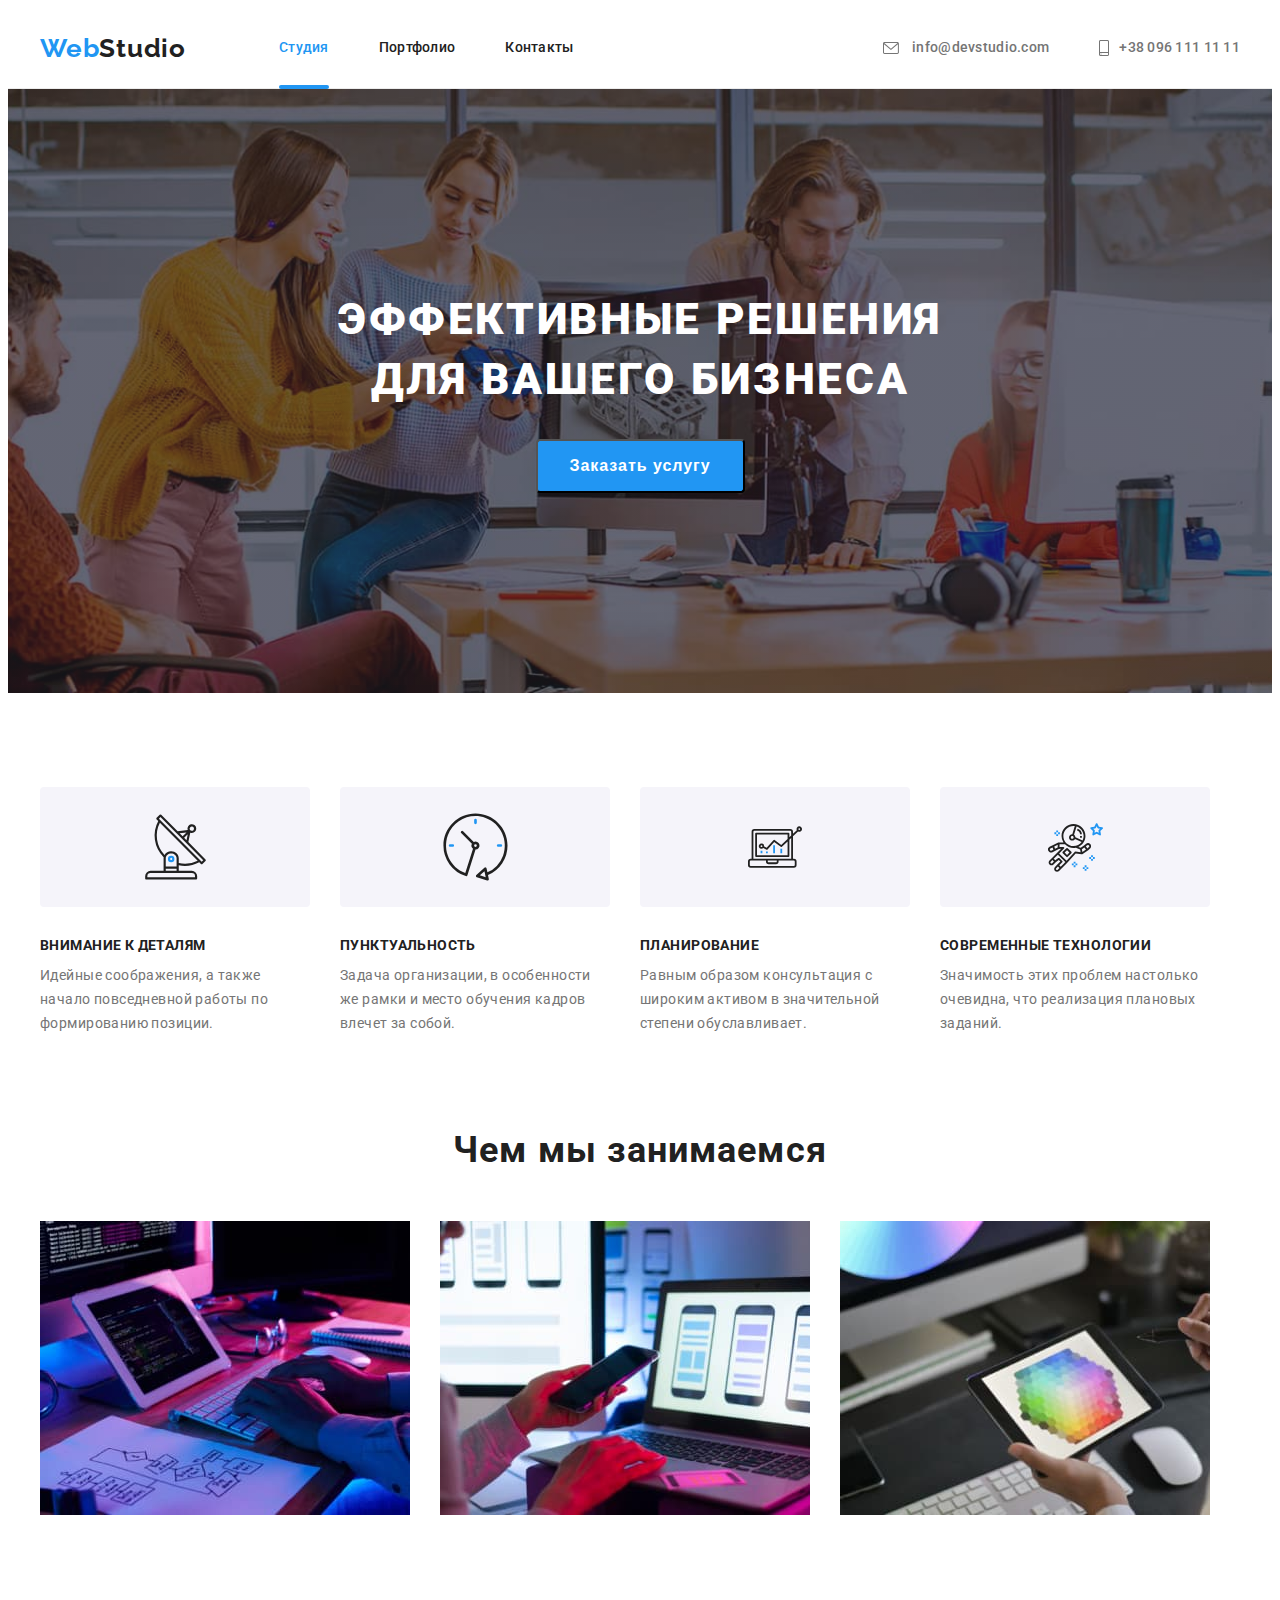
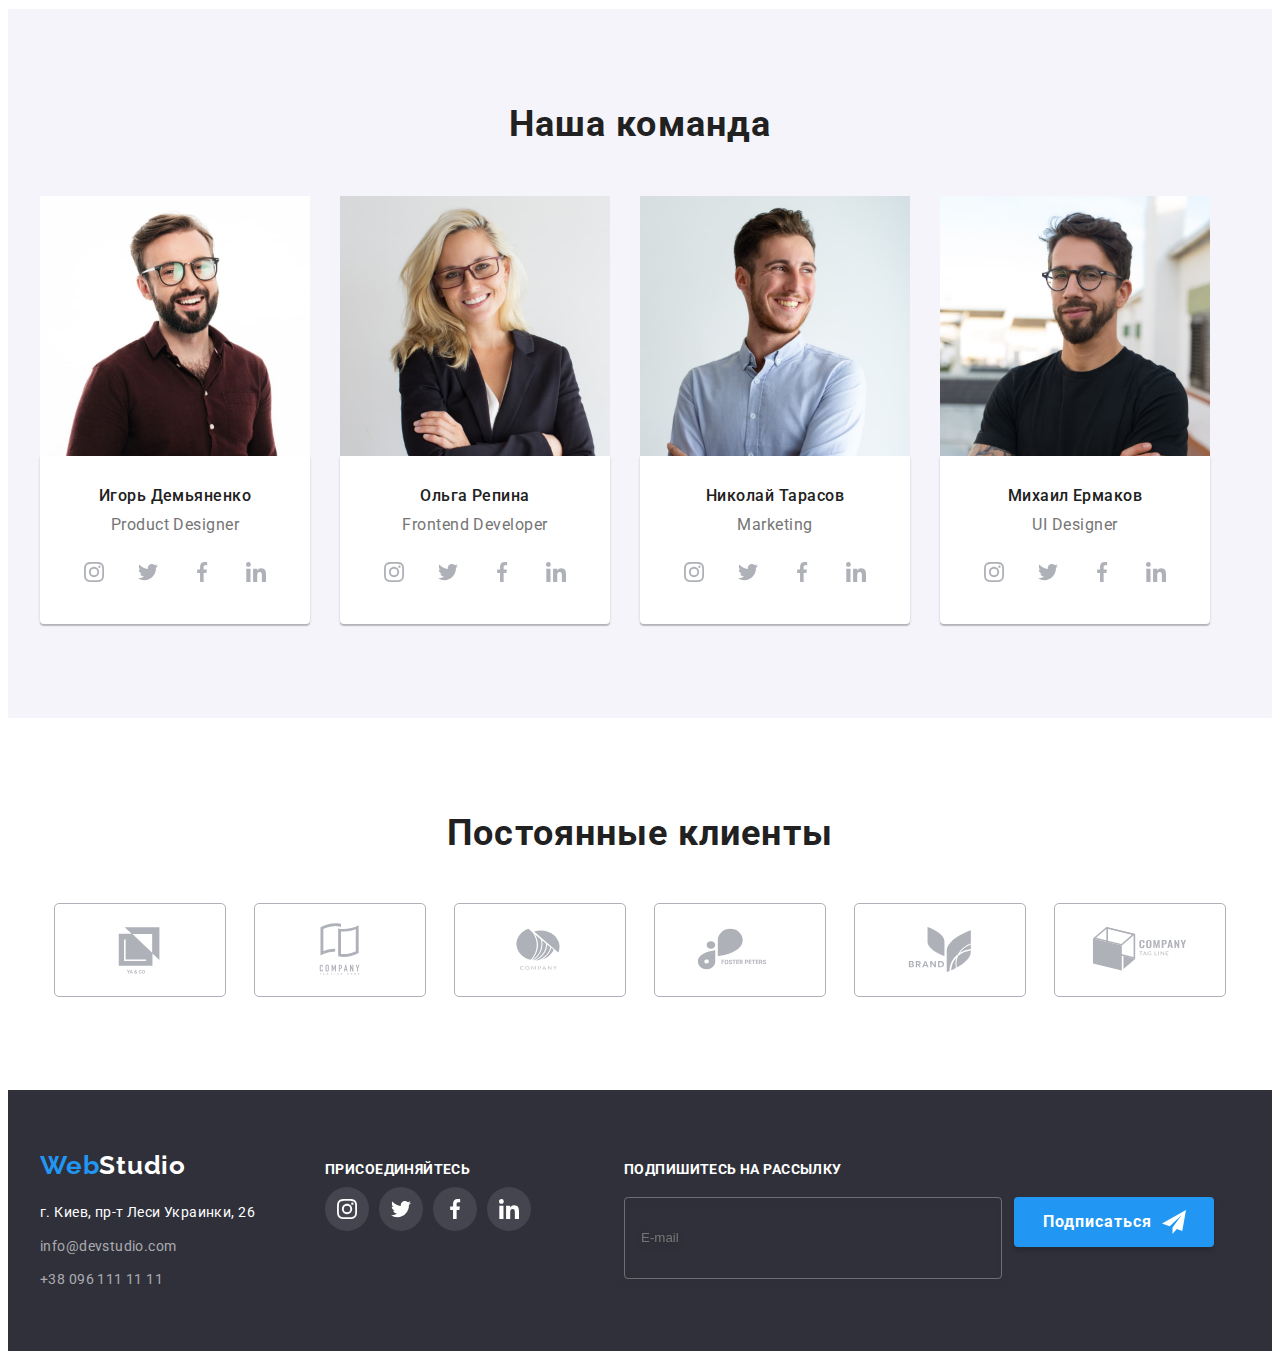
==== index.html @ b424c689 "Initial commit" ====
<!DOCTYPE html>
<html lang="ru">
  <head>
    <meta charset="UTF-8" />
    <meta http-equiv="X-UA-Compatible" content="IE=edge" />
    <meta name="viewport" content="width=device-width, initial-scale=1.0" />
    <title>Document</title>

    <!--нормалізація стилів браузера-->
    <link
      rel="stylesheet"
      href="https://cdnjs.cloudflare.com/ajax/libs/modern-normalize/1.1.0/modern-normalize.min.css"
      integrity="sha512-wpPYUAdjBVSE4KJnH1VR1HeZfpl1ub8YT/NKx4PuQ5NmX2tKuGu6U/JRp5y+Y8XG2tV+wKQpNHVUX03MfMFn9Q=="
      crossorigin="anonymous"
      referrerpolicy="no-referrer"
    />
    <link rel="preconnect" href="https://fonts.googleapis.com" />
    <link rel="preconnect" href="https://fonts.gstatic.com" crossorigin />
    <link
      href="https://fonts.googleapis.com/css2?family=Oleo+Script&family=Raleway:wght@700&family=Roboto:wght@400;500;700;900&display=swap"
      rel="stylesheet"
    />
    <link rel="stylesheet" href="./css/styles.css" />
  </head>
  <body>
    <header class="page-header">
      <!--логотип в хедері-->
      <div class="container">
        <nav class="header-nav">
          <a lang="en" class="header-logo link" href="./index.html"
            >Web<span class="logo-span">Studio </span>
          </a>
          <!-- список навігації-->
          <ul class="list">
            <li class="header-item">
              <a class="header-link heder-current current" href="./index.html">Студия</a>
            </li>
            <li class="header-item">
              <a class="header-link" href="./portfolio.html">Портфолио</a>
            </li>
            <li class="header-item">
              <a class="header-link" href="">Контакты</a>
            </li>
          </ul>
          <!--контактні данні-->
          <ul class="header-list list">
            <li class="header-item">
              <a class="header-contact link" href="malito:info@devstudio.com">
                <svg class="icon-mail" width="16" height="12">
                  <use href="./symbol-defs.svg#icon-mail"></use>
                </svg>
                info@devstudio.com
              </a>
            </li>

            <li class="header-item">
              <a class="header-contact link" href="tel:+380961111111">
                <svg class="icon-phone" width="10" height="16">
                  <use href="./symbol-defs.svg#icon-smartphone"></use></svg
                >+38 096 111 11 11</a
              >
            </li>
          </ul>
        </nav>
      </div>
    </header>
    <main class="hero">
      <!--Заголовок-->
      <section class="container-hero">
        <div class="container">
          <h1 class="main-title">
            Эффективные решения <br />
            для вашего бизнеса
          </h1>
          <!--кнопка в заголовку-->
          <button class="main-btn" type="button" data-modal-open>Заказать услугу</button>
        </div>
      </section>
      <!--характеристика компанії-->
      <section class="section-info section">
        <div class="container-info container">
          <ul class="main-list list-item">
            <li class="main-item">
              <div class="info-logo-liest">
                <svg class="info-logo" width="65" height="70">
                  <use href="./symbol-defs.svg#icon-antenna"></use>
                </svg>
              </div>
              <h3 class="main-subtitle">Внимание к деталям</h3>
              <p class="main-text">
                Идейные соображения, а также начало повседневной работы по формированию позиции.
              </p>
            </li>
            <li class="main-item">
              <div class="info-logo-liest">
                <svg class="info-logo" width="67" height="70">
                  <use href="./symbol-defs.svg#icon-clock"></use>
                </svg>
              </div>
              <h3 class="main-subtitle">Пунктуальность</h3>
              <p class="main-text">
                Задача организации, в особенности же рамки и место обучения кадров влечет за собой.
              </p>
            </li>
            <li class="main-item">
              <div class="info-logo-liest">
                <svg class="info-logo" width="70" height="54">
                  <use href="./symbol-defs.svg#icon-diagram"></use>
                </svg>
              </div>
              <h3 class="main-subtitle">Планирование</h3>
              <p class="main-text">
                Равным образом консультация с широким активом в значительной степени обуславливает.
              </p>
            </li>
            <li class="main-item">
              <div class="info-logo-liest">
                <svg class="info-logo" width="55" height="61">
                  <use href="./symbol-defs.svg#icon-astronaut"></use>
                </svg>
              </div>
              <h3 class="main-subtitle">Современные технологии</h3>
              <p class="main-text">
                Значимость этих проблем настолько очевидна, что реализация плановых заданий.
              </p>
            </li>
          </ul>
        </div>
      </section>
      <section>
        <div class="container work-foto">
          <h2 class="main-benefits">Чем мы занимаемся</h2>
          <ul class="list-benefits">
            <li class="li-benefits">
              <img
                src="./images/img1.jpg"
                width="370"
                title="клавіатура та планшет"
                alt="робота
          за злавіатурою"
              />
              <div class="benefits-overlay">
                <p class="benefits-desc">Десктопные приложения</p>
              </div>
            </li>
            <li class="li-benefits">
              <img
                src="./images/img2.jpg"
                width="370"
                title="телефон та ноутбук"
                alt="робота за ноутбуком"
              />
              <div class="benefits-overlay">
                <p class="benefits-desc">Мобильные приложения</p>
              </div>
            </li>
            <li class="li-benefits">
              <img
                src="./images/img3.jpg"
                width="370"
                title="планшет"
                alt="палітра кольорів на планшеті"
              />
              <div class="benefits-overlay">
                <p class="benefits-desc">Дизайнерские решения</p>
              </div>
            </li>
          </ul>
        </div>
      </section>
      <!--інформація про команду-->
      <section class="section-team section">
        <div class="container">
          <h2 class="main-team">Наша команда</h2>
          <ul class="main-liest team-li">
            <li class="team-list team-foto">
              <img src="./images/foto1.jpg" alt="фото Ігорь Демяненко" width="270" />
              <div class="card">
                <h3 class="team-list">Игорь Демьяненко</h3>
                <p class="team-desc team-text-info">Product Designer</p>
                <ul class="social-linc-icons">
                  <li class="link link-icons">
                    <a
                      class="social-linc"
                      href=""
                      target="_blank"
                      rel="noopener noreferrer"
                      aria-label="instagram"
                    >
                      <svg class="icon-instagram social-media-link" width="20" height="20">
                        <use href="./symbol-defs.svg#icon-instagram"></use>
                      </svg>
                    </a>
                  </li>
                  <li class="link link-icons">
                    <a
                      class="social-linc"
                      href=""
                      target="_blank"
                      rel="noopener noreferrer"
                      aria-label="twitter"
                    >
                      <svg class="icon-twitter social-media-link" width="20" height="20">
                        <use href="./symbol-defs.svg#icon-twitter"></use>
                      </svg>
                    </a>
                  </li>
                  <li class="link link-icons">
                    <a
                      class="social-linc"
                      href=""
                      target="_blank"
                      rel="noopener noreferrer"
                      aria-label="facebook"
                    >
                      <svg class="icon-facebook social-media-link" width="20" height="20">
                        <use href="./symbol-defs.svg#icon-facebook"></use>
                      </svg>
                    </a>
                  </li>
                  <li class="link link-icons">
                    <a
                      class="social-linc"
                      href=""
                      target="_blank"
                      rel="noopener noreferrer"
                      aria-label="linkedin"
                    >
                      <svg class="icon-linkedin social-media-link" width="20" height="20">
                        <use href="./symbol-defs.svg#icon-linkedin"></use>
                      </svg>
                    </a>
                  </li>
                </ul>
              </div>
            </li>
            <li class="team-list team-foto">
              <img src="./images/foto2.jpg" alt="фото Ольга Репина" width="270" />
              <div class="card">
                <h3 class="team-list">Ольга Репина</h3>
                <p class="team-desc team-text-info">Frontend Developer</p>
                <ul class="social-linc-icons">
                  <li class="link link-icons">
                    <a
                      class="social-linc"
                      href=""
                      target="_blank"
                      rel="noopener noreferrer"
                      aria-label="instagram"
                    >
                      <svg class="icon-instagram social-media-link" width="20" height="20">
                        <use href="./symbol-defs.svg#icon-instagram"></use>
                      </svg>
                    </a>
                  </li>
                  <li class="link link-icons">
                    <a
                      class="social-linc"
                      href=""
                      target="_blank"
                      rel="noopener noreferrer"
                      aria-label="twitter"
                    >
                      <svg class="icon-twitter social-media-link" width="20" height="20">
                        <use href="./symbol-defs.svg#icon-twitter"></use>
                      </svg>
                    </a>
                  </li>
                  <li class="link link-icons">
                    <a
                      class="social-linc"
                      href=""
                      target="_blank"
                      rel="noopener noreferrer"
                      aria-label="facebook"
                    >
                      <svg class="icon-facebook social-media-link" width="20" height="20">
                        <use href="./symbol-defs.svg#icon-facebook"></use>
                      </svg>
                    </a>
                  </li>
                  <li class="link link-icons">
                    <a
                      class="social-linc"
                      href=""
                      target="_blank"
                      rel="noopener noreferrer"
                      aria-label="linkedin"
                    >
                      <svg class="icon-linkedin social-media-link" width="20" height="20">
                        <use href="./symbol-defs.svg#icon-linkedin"></use>
                      </svg>
                    </a>
                  </li>
                </ul>
              </div>
            </li>
            <li class="team-list team-foto">
              <img src="./images/foto3.jpg" alt="фото Николай Тарасов" width="270" />
              <div class="card">
                <h3 class="team-list">Николай Тарасов</h3>
                <p class="team-desc team-text-info">Marketing</p>
                <ul class="social-linc-icons">
                  <li class="link link-icons">
                    <a
                      class="social-linc"
                      href=""
                      target="_blank"
                      rel="noopener noreferrer"
                      aria-label="instagram"
                    >
                      <svg class="icon-instagram social-media-link" width="20" height="20">
                        <use href="./symbol-defs.svg#icon-instagram"></use>
                      </svg>
                    </a>
                  </li>
                  <li class="link link-icons">
                    <a
                      class="social-linc"
                      href=""
                      target="_blank"
                      rel="noopener noreferrer"
                      aria-label="twitter"
                    >
                      <svg class="icon-twitter social-media-link" width="20" height="20">
                        <use href="./symbol-defs.svg#icon-twitter"></use>
                      </svg>
                    </a>
                  </li>
                  <li class="link link-icons">
                    <a
                      class="social-linc"
                      href=""
                      target="_blank"
                      rel="noopener noreferrer"
                      aria-label="facebook"
                    >
                      <svg class="icon-facebook social-media-link" width="20" height="20">
                        <use href="./symbol-defs.svg#icon-facebook"></use>
                      </svg>
                    </a>
                  </li>
                  <li class="link link-icons">
                    <a
                      class="social-linc"
                      href=""
                      target="_blank"
                      rel="noopener noreferrer"
                      aria-label="linkedin"
                    >
                      <svg class="icon-linkedin social-media-link" width="20" height="20">
                        <use href="./symbol-defs.svg#icon-linkedin"></use>
                      </svg>
                    </a>
                  </li>
                </ul>
              </div>
            </li>
            <li class="team-list team-foto">
              <img src="./images/foto4.jpg" alt="фото Михаил Ермаков" width="270" />
              <div class="card">
                <h3 class="team-list">Михаил Ермаков</h3>
                <p class="team-desc team-text-info">UI Designer</p>
                <ul class="social-linc-icons">
                  <li class="link link-icons">
                    <a
                      class="social-linc"
                      href=""
                      target="_blank"
                      rel="noopener noreferrer"
                      aria-label="instagram"
                    >
                      <svg class="icon-instagram social-media-link" width="20" height="20">
                        <use href="./symbol-defs.svg#icon-instagram"></use>
                      </svg>
                    </a>
                  </li>
                  <li class="link link-icons">
                    <a
                      class="social-linc"
                      href=""
                      target="_blank"
                      rel="noopener noreferrer"
                      aria-label="twitter"
                    >
                      <svg class="icon-twitter social-media-link" width="20" height="20">
                        <use href="./symbol-defs.svg#icon-twitter"></use>
                      </svg>
                    </a>
                  </li>
                  <li class="link link-icons">
                    <a
                      class="social-linc"
                      href=""
                      target="_blank"
                      rel="noopener noreferrer"
                      aria-label="facebook"
                    >
                      <svg class="icon-facebook social-media-link" width="20" height="20">
                        <use href="./symbol-defs.svg#icon-facebook"></use>
                      </svg>
                    </a>
                  </li>
                  <li class="link link-icons">
                    <a
                      class="social-linc"
                      href=""
                      target="_blank"
                      rel="noopener noreferrer"
                      aria-label="linkedin"
                    >
                      <svg class="icon-linkedin social-media-link" width="20" height="20">
                        <use href="./symbol-defs.svg#icon-linkedin"></use>
                      </svg>
                    </a>
                  </li>
                </ul>
              </div>
            </li>
          </ul>
        </div>
      </section>
      <section class="work-clients">
        <div class="container">
          <h2 class="clients">Постоянные клиенты</h2>
          <ul class="grup-logo list-style">
            <li class="liest-logo">
              <a
                class="liest-logo-clients"
                href=""
                target="_blank"
                rel="noopener noreferrer"
                aria-label="logo-1"
              >
                <svg class="" width="106" height="60">
                  <use href="./symbol-defs.svg#icon-Logo-1"></use>
                </svg>
              </a>
            </li>
            <li class="liest-logo">
              <a
                class="liest-logo-clients"
                href=""
                target="_blank"
                rel="noopener noreferrer"
                aria-label="logo-2"
              >
                <svg class="" width="106" height="60">
                  <use href="./symbol-defs.svg#icon-Logo-2"></use>
                </svg>
              </a>
            </li>
            <li class="liest-logo">
              <a
                class="liest-logo-clients"
                href=""
                target="_blank"
                rel="noopener noreferrer"
                aria-label="logo-3"
              >
                <svg class="" width="106" height="60">
                  <use href="./symbol-defs.svg#icon-Logo-3"></use>
                </svg>
              </a>
            </li>
            <li class="liest-logo">
              <a
                class="liest-logo-clients"
                href=""
                target="_blank"
                rel="noopener noreferrer"
                aria-label="logo-4"
              >
                <svg class="" width="106" height="60">
                  <use href="./symbol-defs.svg#icon-Logo-4"></use>
                </svg>
              </a>
            </li>
            <li class="liest-logo">
              <a
                class="liest-logo-clients"
                href=""
                target="_blank"
                rel="noopener noreferrer"
                aria-label="logo-5"
              >
                <svg class="" width="106" height="60">
                  <use href="./symbol-defs.svg#icon-Logo-5"></use>
                </svg>
              </a>
            </li>
            <li class="liest-logo">
              <a
                class="liest-logo-clients"
                href=""
                target="_blank"
                rel="noopener noreferrer"
                aria-label="logo-6"
              >
                <svg class="" width="106" height="60">
                  <use href="./symbol-defs.svg#icon-Logo-6"></use>
                </svg>
              </a>
            </li>
          </ul>
        </div>
      </section>
    </main>
    <footer class="footer-info">
      <div class="container all-footer">
        <div class="footer-adres-info">
          <a class="footer-logo link" href="./index.html"
            >Web<span class="logo-footer">Studio </span>
          </a>
          <address>
            <ul class="container-block list-style">
              <li class="adres-liest">
                <a
                  class="link footer-address"
                  href="https://goo.gl/maps/fqZJTuvwZsZVhBV67"
                  target="_blank"
                  rel="noopener nofollow noreferrer"
                  >г. Киев, пр-т Леси Украинки, 26
                </a>
              </li>
              <li class="adres-liest">
                <a class="link footer-contact" href="malito:info@devstudio.com"
                  >info@devstudio.com</a
                >
              </li>
              <li class="adres-liest">
                <a class="link footer-contact" href="tel:+380961111111">+38 096 111 11 11</a>
              </li>
            </ul>
          </address>
        </div>
        <div class="footer-icon">
          <p class="footer-icon-text">присоединяйтесь</p>

          <ul class="footer-icon-liest">
            <li class="link link-icons">
              <a
                class="social-linc-footer"
                href=""
                target="_blank"
                rel="noopener noreferrer"
                aria-label="instagram"
              >
                <svg class="icon-instagram social-media-link" width="20" height="20">
                  <use href="./symbol-defs.svg#icon-instagram"></use>
                </svg>
              </a>
            </li>
            <li class="link link-icons">
              <a
                class="social-linc-footer"
                href=""
                target="_blank"
                rel="noopener noreferrer"
                aria-label="twitter"
              >
                <svg class="icon-twitter social-media-link" width="20" height="20">
                  <use href="./symbol-defs.svg#icon-twitter"></use>
                </svg>
              </a>
            </li>
            <li class="link link-icons">
              <a
                class="social-linc-footer"
                href=""
                target="_blank"
                rel="noopener noreferrer"
                aria-label="facebook"
              >
                <svg class="icon-facebook social-media-link" width="20" height="20">
                  <use href="./symbol-defs.svg#icon-facebook"></use>
                </svg>
              </a>
            </li>
            <li class="link link-icons">
              <a
                class="social-linc-footer"
                href=""
                target="_blank"
                rel="noopener noreferrer"
                aria-label="linkedin"
              >
                <svg class="icon-linkedin social-media-link" width="20" height="20">
                  <use href="./symbol-defs.svg#icon-linkedin"></use>
                </svg>
              </a>
            </li>
          </ul>
        </div>
        <form class="footer-font">
          <label class="footer-title-label" for="email">Подпишитесь на рассылку</label>
          <ul class="footer-input-list">
            <li class="link footer-input-item">
              <input
                type="email"
                name="email"
                id="email"
                placeholder="E-mail"
                required
                minlength="2"
                class="footer-input"
              />
            </li>
            <li class="link footer-input-item">
              <button class="footer-form-btn" type="submit">
                Подписаться
                <svg class="footer-btn-svg" width="24" height="24">
                  <use href="./symbol-defs.svg#icon-footer-telegram"></use>
                </svg>
              </button>
            </li>
          </ul>
        </form>
      </div>
    </footer>
    <div class="backdrop is-hidden" data-modal>
      <div class="modal">
        <button class="modal-btn" type="button" data-modal-close>
          <svg class="" width="18" height="18">
            <use href="./symbol-defs.svg#icon-close"></use>
          </svg>
        </button>
        <form class="register-form">
          <strong class="register-text">Оставьте свои данные, мы вам перезвоним</strong>
          <ul>
            <li class="link modal-list-register">
              <label class="register-name" for="name"> Имя </label>
              <input class="footer-imput" type="text" id="name" name="text-name" required />

              <svg class="register-name-svg-vector" width="12" height="12">
                <use href="./symbol-defs.svg#icon-Vector"></use>
              </svg>
            </li>

            <li class="link modal-list-register">
              <label class="register-name" for="tele">Телефон</label>

              <input class="footer-imput" type="tel" id="tele" name="tel" required />
              <svg class="register-name-svg-vector" width="13" height="13">
                <use href="./symbol-defs.svg#icon-Vector-tel"></use>
              </svg>
            </li>
            <li class="link modal-list-register">
              <label class="register-name" for="mail">Почта</label>

              <input class="footer-imput" id="mail" type="email" name="email" required />
              <svg class="register-name-svg-vector" width="15" height="12">
                <use href="./symbol-defs.svg#icon-email-black"></use>
              </svg>
            </li>
            <li class="link">
              <label class="register-name">Комментарий</label>

              <textarea
                class="modal-textarea"
                name="comentar"
                cols="30"
                rows="10"
                placeholder="Введите текст"
              ></textarea>
            </li>
          </ul>
          <label class="footer-check">
            <input
              class="form-chetbox-imput visually-hidden"
              type="checkbox"
              required
              name="checkbox"
            />
            <span class="footer-icon-check">
              <svg width="15" height="16">
                <use href="./symbol-defs.svg#icon-check"></use>
              </svg>
            </span>
            <span class="footer-contract-text"
              >Соглашаюсь с рассылкой и принимаю
              <a class="footer-contract" href="">Условия договора</a></span
            >
          </label>
          <button class="footer-btn-send" type="submit">Отправить</button>
        </form>
      </div>
    </div>
    <script src="./js/modal.js"></script>
  </body>
</html>
---- css/styles.css ----
:root {
  --main-fonts: 'Roboto';
  --title-text-color: #212121;
  --accent-color: #2196f3;
  --white-text-color: #ffffff;
  --grey-text-color: #757575;
}
::after,
::before {
  box-sizing: border-box;
}

body {
  font-family: 'Roboto', sans-serif;
}
p {
  display: block;
  margin-block-start: 1em;
  margin-block-end: 1em;
  margin-inline-start: 0px;
  margin-inline-end: 0px;
}
img {
  display: block;
  max-width: 100%;
}

h1,
h2,
h3,
h4,
p,
ol,
ul {
  margin: 0px;
  padding-left: 0px;
}
.page-header {
  display: block;
  border-bottom: 1px solid #ececec;
}

.header-logo {
  font-family: 'Raleway';
  font-style: normal;
  font-weight: 700;
  font-size: 26px;
  line-height: 1.19;
  letter-spacing: 0.03em;
  color: var(--accent-color);
  display: block;
}
.footer-logo {
  font-family: 'Raleway';
  font-style: normal;
  font-weight: 700;
  font-size: 26px;
  line-height: 1.19;
  letter-spacing: 0.03em;
  color: var(--accent-color);
  display: block;
}

.logo-span {
  color: var(--title-text-color);
}
.logo-footer {
  color: var(--white-text-color);
}

.list {
  list-style: none;
  display: flex;
  align-items: center;
  margin-left: 93px;
}
.list-style {
  list-style: none;
}
.link {
  text-decoration: none;
  display: block;
  list-style: none;
}
.header-link {
  text-decoration: none;
  font-weight: 500;
  font-size: 14px;
  line-height: 1.14;
  letter-spacing: 0.02em;
  color: var(--title-text-color);

  display: block;
  padding-top: 32px;
  padding-bottom: 32px;
  transition-property: color;
  transition-duration: 250ms;
  transition-timing-function: cubic-bezier(0.4, 0, 0.2, 1);
}
.heder-current {
  position: relative;
}
.heder-current::after {
  content: '';
  position: absolute;
  bottom: -1px;
  left: 0%;
  display: block;
  width: 100%;
  height: 4px;
  background-color: #2196f3;
  border-radius: 2px;
}

.current {
  color: var(--accent-color);
}

.header-contact {
  font-weight: 500;
  font-size: 14px;
  line-height: 1.14;
  letter-spacing: 0.02em;
  color: #757575;

  display: block;
  padding-top: 32px;
  padding-bottom: 32px;
  transition-property: color;
  transition-duration: 250ms;
  transition-timing-function: cubic-bezier(0.4, 0, 0.2, 1);
}
.header-link:hover,
.header-link:focus,
.footer-contact:hover,
.footer-contact:focus {
  color: var(--accent-color);
}

.header-nav {
  display: flex;
  align-items: center;
  margin-left: auto;
}

.header-nav .header-item:not(:last-child) {
  margin-right: 50px;
  padding-inline-start: 0;
}
.header-list {
  display: flex;
  align-items: center;
  justify-content: flex-start;
  margin-left: auto;
}
.container {
  width: 1200px;
  padding-left: 15px;
  padding-right: 15px;
  margin-left: auto;
  margin-right: auto;
}

/*хедер*/
.container-hero {
  background-color: #2f303a;
  padding-top: 200px;
  padding-bottom: 200px;
  text-align: center;
  background-image: linear-gradient(rgba(47, 48, 58, 0.4), rgba(47, 48, 58, 0.4)),
    url(../images/fon/Img-fon.jpg);
  background-repeat: no-repeat;
  background-size: cover;
  background-position: center;
  max-width: 1600px;
  max-height: 600px;
  margin-left: auto;
  margin-right: auto;
}
.footer-address {
  font-weight: 400;
  font-size: 14px;
  line-height: 1.71;
  letter-spacing: 0.03em;
  color: var(--white-text-color);
}
.main-title {
  font-weight: 900;
  font-size: 44px;
  line-height: 60px;
  text-align: center;
  letter-spacing: 0.06em;
  text-transform: uppercase;
  color: var(--white-text-color);
}
.main-btn {
  font-weight: 700;
  font-size: 16px;
  line-height: 1.88;
  display: inline-block;
  align-items: center;
  text-align: center;
  letter-spacing: 0.06em;
  color: #ffffff;
  background-color: #2196f3;
  cursor: pointer;
  border-radius: 4px;
  padding-top: 10px;
  padding-bottom: 10px;
  padding-left: 32px;
  padding-right: 32px;
  margin-top: 30px;
}

.section {
  padding-top: 94px;
  padding-bottom: 94px;
  justify-content: center;
}
.section-team {
  padding-top: 94px;
  background-color: #f5f4fa;
}
.main-liest {
  display: flex;
}

.main-item {
  width: 270px;
}
.main-item:not(:first-child) {
  margin-left: 30px;
}
.list-item {
  list-style: none;
  display: flex;
  align-items: center;
}
.list-benefits {
  list-style: none;
  display: flex;
  align-items: center;
}
.li-benefits:not(:first-child) {
  margin-left: 30px;
}
.li-benefits {
  position: relative;
  overflow: hidden;
}
.benefits-desc {
  font-family: 'Roboto';
  font-style: normal;
  font-weight: 700;
  font-size: 14px;
  line-height: 1.14;
  text-align: center;
  letter-spacing: 0.03em;
  text-transform: uppercase;
  color: #ffffff;
}
.benefits-overlay {
  position: absolute;
  bottom: 0%;
  left: 0%;
  display: flex;
  align-items: center;
  justify-content: center;
  height: 70px;
  width: 370px;
  transform: translateY(100%);
  backdrop-filter: blur(3px);
  background-color: rgba(47, 48, 58, 0.8);

  transition-property: transform;
  transition-duration: 250ms;
  transition-timing-function: cubic-bezier(0.4, 0, 0.2, 1);
}
.li-benefits:hover .benefits-overlay {
  transform: translateY(0);
}
.main-subtitle {
  font-weight: 700;
  font-size: 14px;
  line-height: 16px;
  letter-spacing: 0.03em;
  text-transform: uppercase;
  color: var(--title-text-color);
  margin-bottom: 10px;
}
.main-text {
  font-family: 'Roboto', sans-serif;
  font-size: 14px;
  line-height: 24px;
  letter-spacing: 0.03em;
  color: #757575;
}

.main-benefits,
.main-team {
  font-weight: 700;
  font-size: 36px;
  line-height: 1.17;
  text-align: center;
  letter-spacing: 0.03em;
  color: var(--title-text-color);
  padding-bottom: 50px;
}
.work-foto {
  padding-bottom: 94px;
}
.main-liest {
  list-style: none;
  flex-basis: calc(100%);
}
.team-list {
  font-weight: 500;
  font-size: 16px;
  line-height: 1.19;

  letter-spacing: 0.03em;
  color: var(--title-text-color);
}
.team-foto:not(:first-child) {
  margin-left: 30px;
}
.card {
  box-shadow: 0px 1px 3px rgba(0, 0, 0, 0.12), 0px 2px 1px rgba(0, 0, 0, 0.2);
  border-radius: 0px 0px 4px 4px;
  padding-top: 30px;
  padding-bottom: 30px;
  background: #ffffff;
}

.team-text-info {
  padding-top: 10px;
}
.team-desc {
  font-weight: 400;
  font-size: 16px;
  line-height: 19px;

  letter-spacing: 0.03em;
  color: var(--grey-text-color);
}
.team-li {
  text-align: center;
  display: flex;
}
.footer-address {
  font-weight: 400;
  font-size: 14px;
  font-family: 'Roboto';
  font-style: normal;
  line-height: 1.71;
  letter-spacing: 0.03em;
  color: var(--white-text-color);
  transition-property: color;
  transition-duration: 250ms;
  transition-timing-function: cubic-bezier(0.4, 0, 0.2, 1);
}
.footer-contact {
  font-weight: 400;
  font-size: 14px;
  line-height: 24px;
  font-family: 'Roboto';
  font-style: normal;
  letter-spacing: 0.03em;
  color: rgba(255, 255, 255, 0.6);
  transition-property: color;
  transition-duration: 250ms;
  transition-timing-function: cubic-bezier(0.4, 0, 0.2, 1);
}

.footer-info {
  background-color: #2f303a;
  padding-top: 60px;
  padding-bottom: 60px;
}

.footer-address:hover,
.footer-address:focus {
  color: var(--accent-color);
}
.list-btn {
  list-style: none;
}
.btn-text {
  font-weight: 500;
  font-size: 16px;
  line-height: 1.63;
  text-align: center;
  letter-spacing: 0.03em;
  color: #212121;
  font-family: inherit;
  text-decoration: none;
  padding-top: 6px;
  padding-bottom: 6px;
  padding-left: 22px;
  padding-right: 22px;
  cursor: pointer;
}
.portfolio-btn {
  background-color: #f5f4fa;
  border: #f5f4fa;
  border-radius: 4px;
  transition-property: background-color;
  transition-duration: 250ms;
  transition-timing-function: cubic-bezier(0.4, 0, 0.2, 1);
}
.portfolio-btn:hover,
.portfolio-btn:focus {
  background-color: #2196f3;
  box-shadow: 0px 3px 1px rgba(0, 0, 0, 0.1), 0px 1px 2px rgba(0, 0, 0, 0.08),
    0px 2px 2px rgba(0, 0, 0, 0.12);
}
.btn-text:hover,
.btn-text:focus {
  color: #ffffff;
}
.main-portfolio {
  padding-top: 94px;
  padding-bottom: 94px;
}
.portfolio-aside {
  font-weight: 700;
  font-size: 18px;
  line-height: 2;
  letter-spacing: 0.06em;
  color: #212121;
}
.list-aside {
  font-weight: 400;
  font-size: 16px;
  line-height: 1.88;
  letter-spacing: 0.03em;
  color: #757575;
}
.container-block {
  display: block;
  margin-top: 20px;
}
.container-block > .adres-liest:not(:first-child) {
  margin-top: 9px;
}

/*Portfolio*/
.list-portfolio {
  display: flex;
  flex-wrap: wrap;
  margin-top: -30px;
  margin-left: -30px;
}

.list-portfolio > .item-portfolio {
  flex-basis: calc(100% / 3 -60px);

  margin-left: 30px;
  margin-top: 30px;
  max-width: 100%;
}
.item-portfolio:focus,
.item-portfolio:hover {
  box-shadow: 0px 1px 1px rgba(0, 0, 0, 0.12), 0px 4px 4px rgba(0, 0, 0, 0.06),
    1px 4px 6px rgba(0, 0, 0, 0.16);
  cursor: pointer;
}
.list-btn {
  display: flex;
  justify-content: center;

  margin-bottom: 50px;
}
.work-btn:not(:first-child) {
  margin-left: 8px;
}
.description-portfolio {
  padding-top: 20px;
  padding-bottom: 20px;
  background: #ffffff;
  border: 1px solid #eeeeee;
  padding-left: 20px;
}
.clients {
  font-family: 'Roboto';
  font-style: normal;
  font-weight: 700;
  font-size: 36px;
  line-height: 42px;
  text-align: center;
  letter-spacing: 0.03em;
  margin-bottom: 50px;

  color: #212121;
}
.work-clients {
  padding-top: 94px;
  padding-bottom: 94px;
}
.icon-mail,
.icon-phone {
  vertical-align: middle;
  margin-right: 10px;
}
.social-linc-icons {
  padding-top: 16px;
  display: flex;
  justify-content: center;
}
.link-icons:not(:last-child) {
  padding-right: 10px;
}
.social-linc {
  width: 44px;
  height: 44px;
  border-radius: 50%;
  background-color: #ffffff;
  display: flex;
  align-items: center;
  justify-content: center;
  fill: #afb1b8;
  transition-property: background-color;
  transition-duration: 250ms;
  transition-timing-function: cubic-bezier(0.4, 0, 0.2, 1);
}
.social-linc:hover,
.social-linc:focus {
  fill: #ffffff;
  background-color: #2196f3;
}

.header-contact:focus,
.header-contact:hover {
  color: #2196f3;
}
.grup-logo {
  display: flex;
  align-items: center;
  justify-content: center;
}
.liest-logo-clients {
  width: 170px;
  height: 92px;
  outline: 1px solid #afb1b8;
  border-radius: 4px;
  display: flex;
  align-items: center;
  justify-content: center;
  fill: #afb1b8;
  transition-property: fill;
  transition-duration: 250ms;
  transition-timing-function: cubic-bezier(0.4, 0, 0.2, 1);
}
.liest-logo-clients:hover,
.liest-logo-clients:focus {
  fill: #2196f3;
  outline: 1px solid #2196f3;
}
.liest-logo:not(:last-child) {
  margin-right: 30px;
}
.info-logo-liest {
  background-color: #f5f4fa;
  border-radius: 4px;
  width: 270px;
  height: 120px;
  display: flex;
  justify-content: center;
  align-items: center;
  margin-bottom: 30px;
}
.info-logo {
  justify-content: center;
  align-items: center;
}
.footer-icon-text {
  font-family: 'Roboto';
  font-style: normal;
  font-weight: 700;
  font-size: 14px;
  line-height: 16px;
  letter-spacing: 0.03em;
  text-transform: uppercase;
  color: #ffffff;
  margin-bottom: 10px;
}
.footer-icon-liest {
  display: flex;
}
.footer-adres-info {
  margin-right: 70px;
}
.all-footer {
  display: flex;
  align-items: baseline;
}
.icon-mail {
  fill: currentColor;
}
.icon-phone {
  fill: currentColor;
}
.social-linc-footer {
  width: 44px;
  height: 44px;
  border-radius: 50%;
  background-color: rgba(255, 255, 255, 0.1);
  display: flex;
  align-items: center;
  justify-content: center;
  fill: #ffffff;
  transition-property: background-color;
  transition-duration: 250ms;
  transition-timing-function: cubic-bezier(0.4, 0, 0.2, 1);
}
.social-linc-footer:hover,
.social-linc-footer:focus {
  background-color: #2196f3;
}
.portfolio-desc {
  display: flex;
  align-items: center;
  justify-content: center;
  font-family: 'Roboto';
  font-style: normal;
  font-weight: 400;
  font-size: 18px;
  line-height: 1.55;
  letter-spacing: 0.03em;
  color: #ffffff;
  padding-top: 64px;
  padding-bottom: 64px;
  padding-left: 24px;
  padding-right: 24px;
}
.portfolio-overlay {
  position: absolute;
  bottom: 0%;

  display: flex;
  align-items: center;
  justify-content: center;
  width: 100%;
  height: 100%;
  background-color: rgba(33, 150, 243, 0.9);
  transform: translateY(100%);
  backdrop-filter: blur(3px);
  transition-property: transform;
  transition-duration: 250ms;
  transition-timing-function: cubic-bezier(0.4, 0, 0.2, 1);
}
.portfolio-card {
  position: relative;
  overflow: hidden;
}
.portfolio-card:hover .portfolio-overlay {
  transform: translateY(0%);
}
.backdrop {
  position: fixed;
  top: 0%;
  left: 0%;
  width: 100%;
  height: 100%;
  background-color: rgba(0, 0, 0, 0.2);
  opacity: 1;
  visibility: visible;
  pointer-events: initial;
  transition-property: opacity, visibility;
  transition-duration: 250ms;
  transition-timing-function: cubic-bezier(0.4, 0, 0.2, 1);
}
.modal {
  position: absolute;
  width: 528px;
  height: 581px;
  top: 50%;
  left: 50%;
  transform: translate(-50%, -50%);
  background-color: #ffffff;
  box-shadow: 0px 1px 3px rgba(0, 0, 0, 0.12), 0px 1px 1px rgba(0, 0, 0, 0.14),
    0px 2px 1px rgba(0, 0, 0, 0.2);
  border-radius: 4px;
}
.backdrop.is-hidden {
  opacity: 0;
  visibility: hidden;
  pointer-events: none;
}
.modal-btn {
  width: 30px;
  height: 30px;
  display: flex;
  align-items: center;
  justify-content: center;
  margin-top: 8px;
  margin-right: 8px;
  margin-left: auto;
  background: var(--white-bg-color);
  border: 1px solid rgba(0, 0, 0, 0.1);
  border-radius: 50%;
  cursor: pointer;
}
.footer-font {
  display: flex;
  flex-direction: column;
  margin-left: 93px;
}
.footer-title-label {
  font-family: 'Roboto';
  font-style: normal;
  font-weight: 700;
  font-size: 14px;
  line-height: calc(16 / 14);
  letter-spacing: 0.03em;
  text-transform: uppercase;
  color: #ffffff;
  margin-bottom: 20px;
}
.footer-input {
  width: 358px;
  height: 50px;
  padding-left: 16px;
  padding-top: 15px;
  padding-bottom: 15px;
  background-color: inherit;
  color: #ffffff;
  border: 1px solid rgba(255, 255, 255, 0.3);
  filter: drop-shadow(0px 4px 4px rgba(0, 0, 0, 0.15));
  border-radius: 4px;
}
.footer-input-list {
  display: flex;
}
.footer-input-item:not(:last-child) {
  margin-right: 12px;
}
.footer-form-btn {
  width: 200px;
  height: 50px;
  background-color: #2196f3;
  box-shadow: 0px 4px 4px rgba(0, 0, 0, 0.15);
  border-radius: 4px;
  border: transparent;
  color: #ffffff;
  font-family: 'Roboto';
  font-style: normal;
  font-weight: 700;
  font-size: 16px;
  line-height: calc(30 / 16);
  display: inline-flex;
  align-items: center;
  text-align: center;
  letter-spacing: 0.06em;
  cursor: pointer;
  padding-left: 29px;
}
.footer-btn-svg {
  fill: #ffffff;
  margin-left: 10px;
}
.register-form {
  display: block;
  flex-direction: column;
  padding-left: 40px;
  padding-right: 40px;
  gap: 10px;
}
.register-text {
  font-family: 'Roboto';
  font-style: normal;
  font-weight: 700;
  font-size: 20px;
  line-height: 1.15;
  display: block;
  text-align: center;
  letter-spacing: 0.03em;
  color: #212121;
  margin-bottom: 12px;
}
label {
  display: flex;
  align-items: center;
  font-family: 'Roboto';
  font-style: normal;
  font-weight: 400;
  font-size: 12px;
  line-height: calc(14 / 12);
  letter-spacing: 0.01em;
  color: #757575;
}

.footer-imput {
  width: 100%;
  height: 40px;
  border: 1px solid rgba(33, 33, 33, 0.2);
  border-radius: 4px;

  padding-left: 42px;
  cursor: pointer;
}
textarea {
  width: 100%;
  height: 120px;
  border: 1px solid rgba(33, 33, 33, 0.2);
  border-radius: 4px;
  font-family: 'Roboto';
  font-style: normal;
  font-weight: 400;
  font-size: 12px;
  line-height: calc(14 / 12);
  letter-spacing: 0.01em;
  resize: none;
  padding-top: 12px;
  padding-bottom: 12px;
  padding-left: 16px;
  padding-right: 16px;
  cursor: pointer;
}
.footer-icon-check {
  border-radius: 2px;
  width: 16px;
  height: 15px;
  display: inline-flex;
  align-items: center;
  justify-content: center;
  fill: #ffffff;
  outline: 1px solid #212121;
  outline-offset: -2px;
  transition: outline 250ms, background-color 250ms;
}
.footer-check {
  display: flex;
  margin-left: 12px;
  align-items: center;
  gap: 5px;
  margin-top: 20px;
}
.form-chetbox-imput:checked + .footer-icon-check {
  background-color: #2196f3;
  outline: 1px solid #2196f3;
}
.visually-hidden {
  position: absolute;
  white-space: nowrap;
  width: 1px;
  height: 1px;
  overflow: hidden;
  border: 0;
  padding: 0;
  clip: rect(0 0 0 0);
  clip-path: inset(50%);
  margin: -1px;
}

.footer-contract {
  color: #2196f3;
}
.footer-contract-text {
  font-family: 'Roboto';
  font-style: normal;
  font-weight: 400;
  font-size: 14px;
  line-height: calc(24 / 14);
  letter-spacing: 0.03em;
}

.register-name-svg-vector {
  position: absolute;

  left: 40px;
  transform: translate(100%, 100%);
}
.register-name {
  display: flex;
  flex-direction: column;
  align-items: flex-start;
  margin-bottom: 4px;
  width: 100%;
}
.modal-textarea::placeholder {
  color: rgba(117, 117, 117, 0.5);
}
.footer-imput:focus,
.modal-textarea:focus {
  outline: #2196f3;
  border: 1px solid #2196f3;
  transition: 250ms cubic-bezier(0.4, 0, 0.2, 1);
}
.footer-imput:focus + svg {
  border-color: #2196f3;

  fill: #2196f3;

  transition: 250ms cubic-bezier(0.4, 0, 0.2, 1);
}
.footer-btn-send {
  color: #ffffff;
  background: #188ce8;
  box-shadow: 0px 4px 4px rgba(0, 0, 0, 0.15);
  border-radius: 4px;
  border: none;
  width: 200px;
  height: 50px;
  cursor: pointer;
  margin-top: 30px;
  font-family: 'Roboto';
  font-style: normal;
  font-weight: 700;
  font-size: 16px;
  line-height: calc(30 / 16);
  display: flex;
  justify-content: center;
  align-items: center;
  text-align: center;
  margin-left: auto;
  margin-right: auto;
}
.modal-btn:hover {
  fill: #2196f3;
}
.modal-list-register {
  margin-bottom: 10px;
}
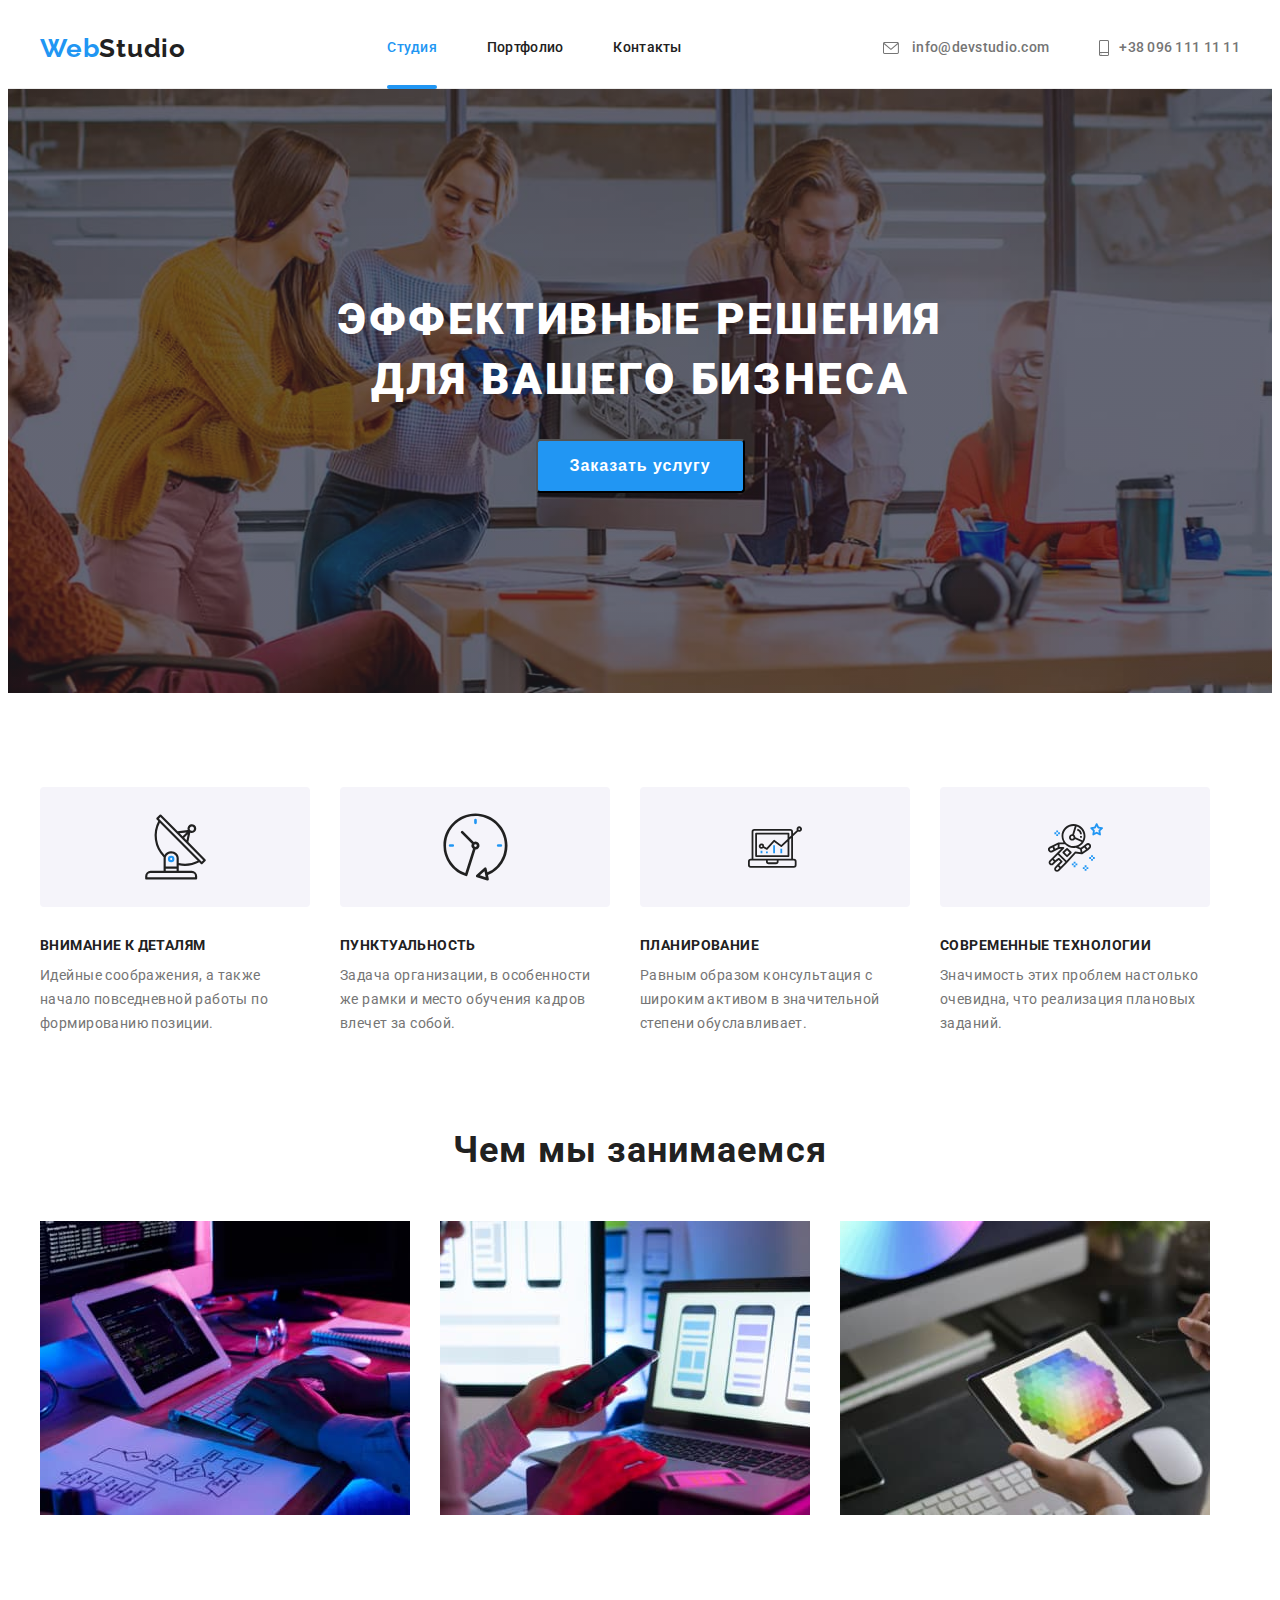
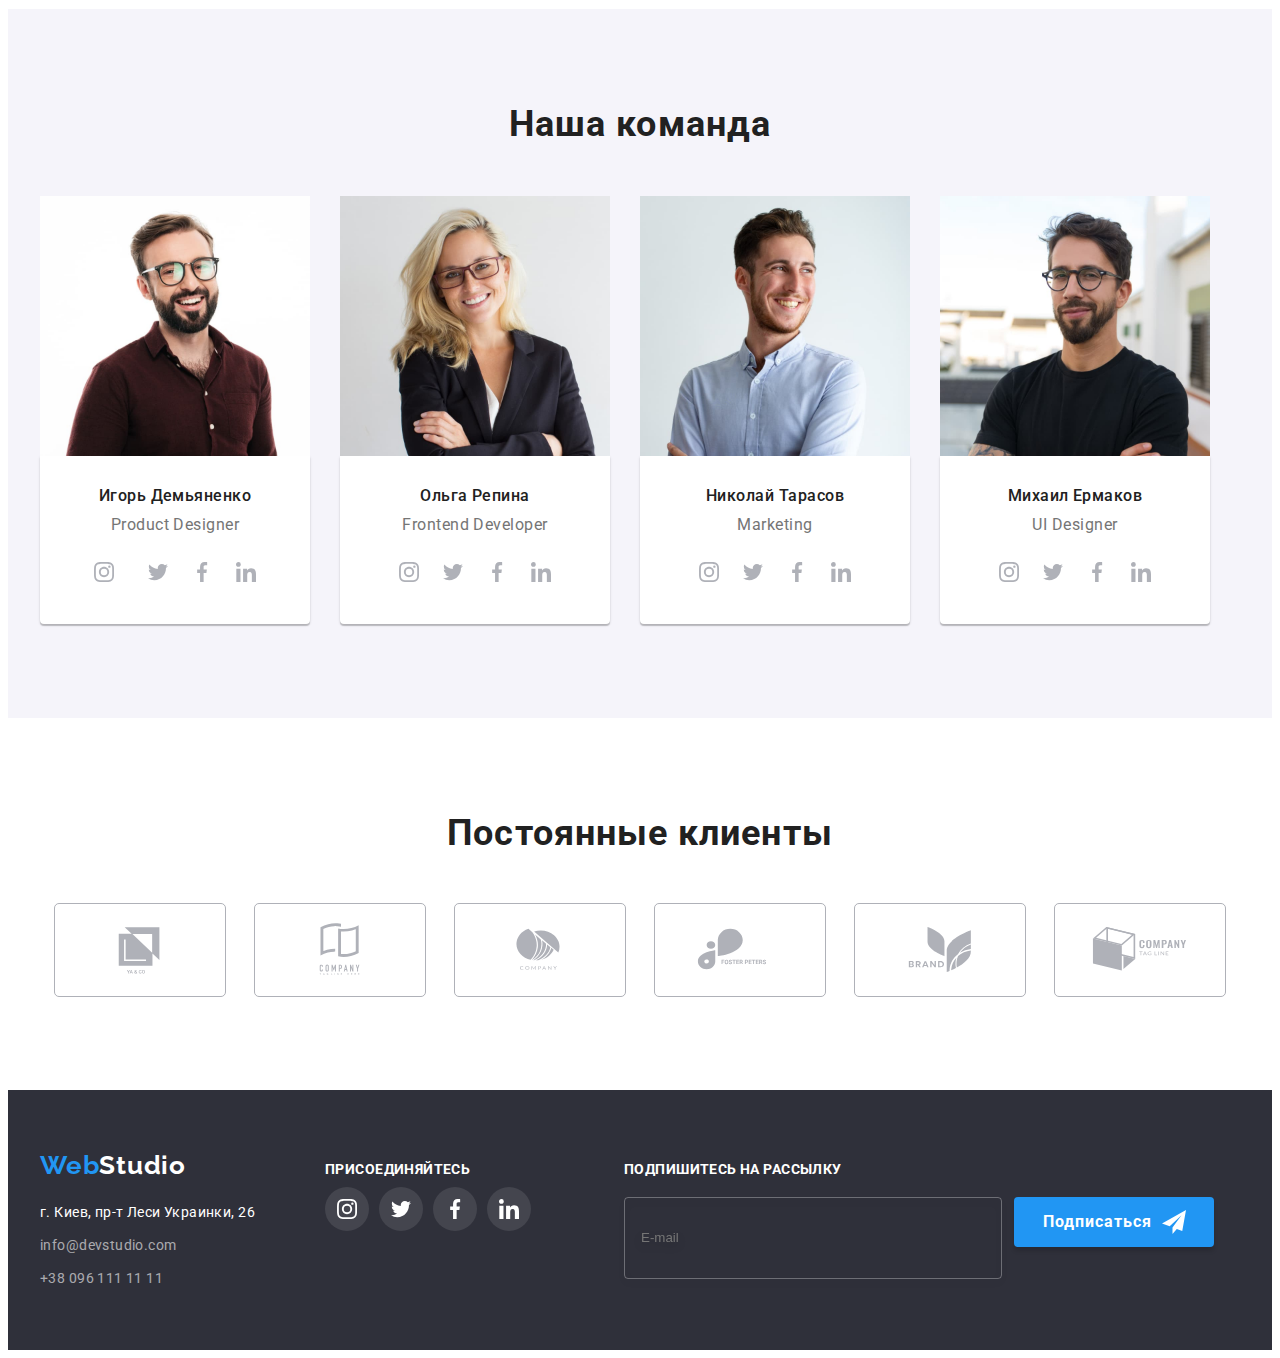
==== commit 51fde97c: "01" ====
--- a/index.html
+++ b/index.html
@@ -20,6 +20,7 @@
       href="https://fonts.googleapis.com/css2?family=Oleo+Script&family=Raleway:wght@700&family=Roboto:wght@400;500;700;900&display=swap"
       rel="stylesheet"
     />
+    <link rel="stylesheet" href="./css/main.min.css" />
     <link rel="stylesheet" href="./css/styles.css" />
   </head>
   <body>
@@ -31,20 +32,24 @@
             >Web<span class="logo-span">Studio </span>
           </a>
           <!-- список навігації-->
-          <ul class="list">
-            <li class="header-item">
-              <a class="header-link heder-current current" href="./index.html">Студия</a>
-            </li>
-            <li class="header-item">
+          <ul class="header-nav__list">
+            <li class="header-nav__item">
+              <a
+                class="header-link header-nav__item--heder-current header-nav__item--current"
+                href="./index.html"
+                >Студия</a
+              >
+            </li>
+            <li class="header-nav__item">
               <a class="header-link" href="./portfolio.html">Портфолио</a>
             </li>
-            <li class="header-item">
+            <li class="header-nav__item">
               <a class="header-link" href="">Контакты</a>
             </li>
           </ul>
           <!--контактні данні-->
-          <ul class="header-list list">
-            <li class="header-item">
+          <ul class="header-nav__list header-nav__list">
+            <li class="header-nav__item">
               <a class="header-contact link" href="malito:info@devstudio.com">
                 <svg class="icon-mail" width="16" height="12">
                   <use href="./symbol-defs.svg#icon-mail"></use>
@@ -53,7 +58,7 @@
               </a>
             </li>
 
-            <li class="header-item">
+            <li class="header-nav__item">
               <a class="header-contact link" href="tel:+380961111111">
                 <svg class="icon-phone" width="10" height="16">
                   <use href="./symbol-defs.svg#icon-smartphone"></use></svg
@@ -68,59 +73,61 @@
       <!--Заголовок-->
       <section class="container-hero">
         <div class="container">
-          <h1 class="main-title">
+          <h1 class="container-hero__main-title">
             Эффективные решения <br />
             для вашего бизнеса
           </h1>
           <!--кнопка в заголовку-->
-          <button class="main-btn" type="button" data-modal-open>Заказать услугу</button>
+          <button class="container-hero__main-btn" type="button" data-modal-open>
+            Заказать услугу
+          </button>
         </div>
       </section>
       <!--характеристика компанії-->
-      <section class="section-info section">
-        <div class="container-info container">
-          <ul class="main-list list-item">
-            <li class="main-item">
+      <section class="section">
+        <div class="container">
+          <ul class="section__list-item">
+            <li class="section__main-item">
               <div class="info-logo-liest">
-                <svg class="info-logo" width="65" height="70">
+                <svg class="info-logo-liest__svg" width="65" height="70">
                   <use href="./symbol-defs.svg#icon-antenna"></use>
                 </svg>
               </div>
-              <h3 class="main-subtitle">Внимание к деталям</h3>
-              <p class="main-text">
+              <h3 class="section__subtitle">Внимание к деталям</h3>
+              <p class="section__text">
                 Идейные соображения, а также начало повседневной работы по формированию позиции.
               </p>
             </li>
-            <li class="main-item">
+            <li class="section__main-item">
               <div class="info-logo-liest">
-                <svg class="info-logo" width="67" height="70">
+                <svg class="info-logo-liest__svg" width="67" height="70">
                   <use href="./symbol-defs.svg#icon-clock"></use>
                 </svg>
               </div>
-              <h3 class="main-subtitle">Пунктуальность</h3>
-              <p class="main-text">
+              <h3 class="section__subtitle">Пунктуальность</h3>
+              <p class="section__text">
                 Задача организации, в особенности же рамки и место обучения кадров влечет за собой.
               </p>
             </li>
-            <li class="main-item">
+            <li class="section__main-item">
               <div class="info-logo-liest">
-                <svg class="info-logo" width="70" height="54">
+                <svg class="info-logo-liest__svg" width="70" height="54">
                   <use href="./symbol-defs.svg#icon-diagram"></use>
                 </svg>
               </div>
-              <h3 class="main-subtitle">Планирование</h3>
-              <p class="main-text">
+              <h3 class="section__subtitle">Планирование</h3>
+              <p class="section__text">
                 Равным образом консультация с широким активом в значительной степени обуславливает.
               </p>
             </li>
-            <li class="main-item">
+            <li class="section__main-item">
               <div class="info-logo-liest">
-                <svg class="info-logo" width="55" height="61">
+                <svg class="info-logo-liest__svg" width="55" height="61">
                   <use href="./symbol-defs.svg#icon-astronaut"></use>
                 </svg>
               </div>
-              <h3 class="main-subtitle">Современные технологии</h3>
-              <p class="main-text">
+              <h3 class="section__subtitle">Современные технологии</h3>
+              <p class="section__text">
                 Значимость этих проблем настолько очевидна, что реализация плановых заданий.
               </p>
             </li>
@@ -129,9 +136,9 @@
       </section>
       <section>
         <div class="container work-foto">
-          <h2 class="main-benefits">Чем мы занимаемся</h2>
-          <ul class="list-benefits">
-            <li class="li-benefits">
+          <h2 class="work-foto__main-benefits">Чем мы занимаемся</h2>
+          <ul class="work-foto__list-benefits">
+            <li class="work-foto__li-benefits">
               <img
                 src="./images/img1.jpg"
                 width="370"
@@ -140,10 +147,10 @@
           за злавіатурою"
               />
               <div class="benefits-overlay">
-                <p class="benefits-desc">Десктопные приложения</p>
-              </div>
-            </li>
-            <li class="li-benefits">
+                <p class="benefits-overlay__desc">Десктопные приложения</p>
+              </div>
+            </li>
+            <li class="work-foto__li-benefits">
               <img
                 src="./images/img2.jpg"
                 width="370"
@@ -151,10 +158,10 @@
                 alt="робота за ноутбуком"
               />
               <div class="benefits-overlay">
-                <p class="benefits-desc">Мобильные приложения</p>
-              </div>
-            </li>
-            <li class="li-benefits">
+                <p class="benefits-overlay__desc">Мобильные приложения</p>
+              </div>
+            </li>
+            <li class="work-foto__li-benefits">
               <img
                 src="./images/img3.jpg"
                 width="370"
@@ -162,71 +169,71 @@
                 alt="палітра кольорів на планшеті"
               />
               <div class="benefits-overlay">
-                <p class="benefits-desc">Дизайнерские решения</p>
+                <p class="benefits-overlay__desc">Дизайнерские решения</p>
               </div>
             </li>
           </ul>
         </div>
       </section>
       <!--інформація про команду-->
-      <section class="section-team section">
+      <section class="worker section">
         <div class="container">
-          <h2 class="main-team">Наша команда</h2>
-          <ul class="main-liest team-li">
-            <li class="team-list team-foto">
+          <h2 class="worker__team">Наша команда</h2>
+          <ul class="worker__liest">
+            <li class="worker__list worker__foto">
               <img src="./images/foto1.jpg" alt="фото Ігорь Демяненко" width="270" />
-              <div class="card">
-                <h3 class="team-list">Игорь Демьяненко</h3>
-                <p class="team-desc team-text-info">Product Designer</p>
-                <ul class="social-linc-icons">
-                  <li class="link link-icons">
-                    <a
-                      class="social-linc"
+              <div class="worker__card">
+                <h3 class="worker__name">Игорь Демьяненко</h3>
+                <p class="worker__desc">Product Designer</p>
+                <ul class="worker__social-icons">
+                  <li class="link worker__link-icons">
+                    <a
+                      class="worker__social-linc"
                       href=""
                       target="_blank"
                       rel="noopener noreferrer"
                       aria-label="instagram"
                     >
-                      <svg class="icon-instagram social-media-link" width="20" height="20">
+                      <svg class="" width="20" height="20">
                         <use href="./symbol-defs.svg#icon-instagram"></use>
                       </svg>
                     </a>
                   </li>
-                  <li class="link link-icons">
-                    <a
-                      class="social-linc"
+                  <li class="link">
+                    <a
+                      class="worker__social-linc"
                       href=""
                       target="_blank"
                       rel="noopener noreferrer"
                       aria-label="twitter"
                     >
-                      <svg class="icon-twitter social-media-link" width="20" height="20">
+                      <svg class="" width="20" height="20">
                         <use href="./symbol-defs.svg#icon-twitter"></use>
                       </svg>
                     </a>
                   </li>
-                  <li class="link link-icons">
-                    <a
-                      class="social-linc"
+                  <li class="link">
+                    <a
+                      class="worker__social-linc"
                       href=""
                       target="_blank"
                       rel="noopener noreferrer"
                       aria-label="facebook"
                     >
-                      <svg class="icon-facebook social-media-link" width="20" height="20">
+                      <svg class="" width="20" height="20">
                         <use href="./symbol-defs.svg#icon-facebook"></use>
                       </svg>
                     </a>
                   </li>
-                  <li class="link link-icons">
-                    <a
-                      class="social-linc"
+                  <li class="link">
+                    <a
+                      class="worker__social-linc"
                       href=""
                       target="_blank"
                       rel="noopener noreferrer"
                       aria-label="linkedin"
                     >
-                      <svg class="icon-linkedin social-media-link" width="20" height="20">
+                      <svg class="" width="20" height="20">
                         <use href="./symbol-defs.svg#icon-linkedin"></use>
                       </svg>
                     </a>
@@ -234,60 +241,60 @@
                 </ul>
               </div>
             </li>
-            <li class="team-list team-foto">
+            <li class="worker__list worker__foto">
               <img src="./images/foto2.jpg" alt="фото Ольга Репина" width="270" />
-              <div class="card">
-                <h3 class="team-list">Ольга Репина</h3>
-                <p class="team-desc team-text-info">Frontend Developer</p>
-                <ul class="social-linc-icons">
-                  <li class="link link-icons">
-                    <a
-                      class="social-linc"
+              <div class="worker__card">
+                <h3 class="worker__name">Ольга Репина</h3>
+                <p class="worker__desc">Frontend Developer</p>
+                <ul class="worker__social-icons">
+                  <li class="link">
+                    <a
+                      class="worker__social-linc"
                       href=""
                       target="_blank"
                       rel="noopener noreferrer"
                       aria-label="instagram"
                     >
-                      <svg class="icon-instagram social-media-link" width="20" height="20">
+                      <svg class="" width="20" height="20">
                         <use href="./symbol-defs.svg#icon-instagram"></use>
                       </svg>
                     </a>
                   </li>
-                  <li class="link link-icons">
-                    <a
-                      class="social-linc"
+                  <li class="link">
+                    <a
+                      class="worker__social-linc"
                       href=""
                       target="_blank"
                       rel="noopener noreferrer"
                       aria-label="twitter"
                     >
-                      <svg class="icon-twitter social-media-link" width="20" height="20">
+                      <svg class="" width="20" height="20">
                         <use href="./symbol-defs.svg#icon-twitter"></use>
                       </svg>
                     </a>
                   </li>
-                  <li class="link link-icons">
-                    <a
-                      class="social-linc"
+                  <li class="link">
+                    <a
+                      class="worker__social-linc"
                       href=""
                       target="_blank"
                       rel="noopener noreferrer"
                       aria-label="facebook"
                     >
-                      <svg class="icon-facebook social-media-link" width="20" height="20">
+                      <svg class="" width="20" height="20">
                         <use href="./symbol-defs.svg#icon-facebook"></use>
                       </svg>
                     </a>
                   </li>
-                  <li class="link link-icons">
-                    <a
-                      class="social-linc"
+                  <li class="link">
+                    <a
+                      class="worker__social-linc"
                       href=""
                       target="_blank"
                       rel="noopener noreferrer"
                       aria-label="linkedin"
                     >
-                      <svg class="icon-linkedin social-media-link" width="20" height="20">
+                      <svg class="" width="20" height="20">
                         <use href="./symbol-defs.svg#icon-linkedin"></use>
                       </svg>
                     </a>
@@ -295,60 +302,60 @@
                 </ul>
               </div>
             </li>
-            <li class="team-list team-foto">
+            <li class="worker__list worker__foto">
               <img src="./images/foto3.jpg" alt="фото Николай Тарасов" width="270" />
-              <div class="card">
-                <h3 class="team-list">Николай Тарасов</h3>
-                <p class="team-desc team-text-info">Marketing</p>
-                <ul class="social-linc-icons">
-                  <li class="link link-icons">
-                    <a
-                      class="social-linc"
+              <div class="worker__card">
+                <h3 class="worker__name">Николай Тарасов</h3>
+                <p class="worker__desc">Marketing</p>
+                <ul class="worker__social-icons">
+                  <li class="link">
+                    <a
+                      class="worker__social-linc"
                       href=""
                       target="_blank"
                       rel="noopener noreferrer"
                       aria-label="instagram"
                     >
-                      <svg class="icon-instagram social-media-link" width="20" height="20">
+                      <svg class="" width="20" height="20">
                         <use href="./symbol-defs.svg#icon-instagram"></use>
                       </svg>
                     </a>
                   </li>
-                  <li class="link link-icons">
-                    <a
-                      class="social-linc"
+                  <li class="link">
+                    <a
+                      class="worker__social-linc"
                       href=""
                       target="_blank"
                       rel="noopener noreferrer"
                       aria-label="twitter"
                     >
-                      <svg class="icon-twitter social-media-link" width="20" height="20">
+                      <svg class="" width="20" height="20">
                         <use href="./symbol-defs.svg#icon-twitter"></use>
                       </svg>
                     </a>
                   </li>
-                  <li class="link link-icons">
-                    <a
-                      class="social-linc"
+                  <li class="link">
+                    <a
+                      class="worker__social-linc"
                       href=""
                       target="_blank"
                       rel="noopener noreferrer"
                       aria-label="facebook"
                     >
-                      <svg class="icon-facebook social-media-link" width="20" height="20">
+                      <svg class="" width="20" height="20">
                         <use href="./symbol-defs.svg#icon-facebook"></use>
                       </svg>
                     </a>
                   </li>
-                  <li class="link link-icons">
-                    <a
-                      class="social-linc"
+                  <li class="link">
+                    <a
+                      class="worker__social-linc"
                       href=""
                       target="_blank"
                       rel="noopener noreferrer"
                       aria-label="linkedin"
                     >
-                      <svg class="icon-linkedin social-media-link" width="20" height="20">
+                      <svg class="" width="20" height="20">
                         <use href="./symbol-defs.svg#icon-linkedin"></use>
                       </svg>
                     </a>
@@ -356,60 +363,60 @@
                 </ul>
               </div>
             </li>
-            <li class="team-list team-foto">
+            <li class="worker__list worker__foto">
               <img src="./images/foto4.jpg" alt="фото Михаил Ермаков" width="270" />
-              <div class="card">
-                <h3 class="team-list">Михаил Ермаков</h3>
-                <p class="team-desc team-text-info">UI Designer</p>
-                <ul class="social-linc-icons">
-                  <li class="link link-icons">
-                    <a
-                      class="social-linc"
+              <div class="worker__card">
+                <h3 class="worker__name">Михаил Ермаков</h3>
+                <p class="worker__desc">UI Designer</p>
+                <ul class="worker__social-icons">
+                  <li class="link">
+                    <a
+                      class="worker__social-linc"
                       href=""
                       target="_blank"
                       rel="noopener noreferrer"
                       aria-label="instagram"
                     >
-                      <svg class="icon-instagram social-media-link" width="20" height="20">
+                      <svg class="" width="20" height="20">
                         <use href="./symbol-defs.svg#icon-instagram"></use>
                       </svg>
                     </a>
                   </li>
-                  <li class="link link-icons">
-                    <a
-                      class="social-linc"
+                  <li class="link">
+                    <a
+                      class="worker__social-linc"
                       href=""
                       target="_blank"
                       rel="noopener noreferrer"
                       aria-label="twitter"
                     >
-                      <svg class="icon-twitter social-media-link" width="20" height="20">
+                      <svg class="" width="20" height="20">
                         <use href="./symbol-defs.svg#icon-twitter"></use>
                       </svg>
                     </a>
                   </li>
-                  <li class="link link-icons">
-                    <a
-                      class="social-linc"
+                  <li class="link">
+                    <a
+                      class="worker__social-linc"
                       href=""
                       target="_blank"
                       rel="noopener noreferrer"
                       aria-label="facebook"
                     >
-                      <svg class="icon-facebook social-media-link" width="20" height="20">
+                      <svg class="" width="20" height="20">
                         <use href="./symbol-defs.svg#icon-facebook"></use>
                       </svg>
                     </a>
                   </li>
-                  <li class="link link-icons">
-                    <a
-                      class="social-linc"
+                  <li class="link">
+                    <a
+                      class="worker__social-linc"
                       href=""
                       target="_blank"
                       rel="noopener noreferrer"
                       aria-label="linkedin"
                     >
-                      <svg class="icon-linkedin social-media-link" width="20" height="20">
+                      <svg class="" width="20" height="20">
                         <use href="./symbol-defs.svg#icon-linkedin"></use>
                       </svg>
                     </a>
@@ -420,13 +427,13 @@
           </ul>
         </div>
       </section>
-      <section class="work-clients">
+      <section class="customer">
         <div class="container">
-          <h2 class="clients">Постоянные клиенты</h2>
-          <ul class="grup-logo list-style">
-            <li class="liest-logo">
-              <a
-                class="liest-logo-clients"
+          <h2 class="customer__title">Постоянные клиенты</h2>
+          <ul class="customer__grup-logo list-style">
+            <li class="customer__liest-logo">
+              <a
+                class="customer__liest-logo-clients"
                 href=""
                 target="_blank"
                 rel="noopener noreferrer"
@@ -437,9 +444,9 @@
                 </svg>
               </a>
             </li>
-            <li class="liest-logo">
-              <a
-                class="liest-logo-clients"
+            <li class="customer__liest-logo">
+              <a
+                class="customer__liest-logo-clients"
                 href=""
                 target="_blank"
                 rel="noopener noreferrer"
@@ -450,9 +457,9 @@
                 </svg>
               </a>
             </li>
-            <li class="liest-logo">
-              <a
-                class="liest-logo-clients"
+            <li class="customer__liest-logo">
+              <a
+                class="customer__liest-logo-clients"
                 href=""
                 target="_blank"
                 rel="noopener noreferrer"
@@ -463,9 +470,9 @@
                 </svg>
               </a>
             </li>
-            <li class="liest-logo">
-              <a
-                class="liest-logo-clients"
+            <li class="customer__liest-logo">
+              <a
+                class="customer__liest-logo-clients"
                 href=""
                 target="_blank"
                 rel="noopener noreferrer"
@@ -476,9 +483,9 @@
                 </svg>
               </a>
             </li>
-            <li class="liest-logo">
-              <a
-                class="liest-logo-clients"
+            <li class="customer__liest-logo">
+              <a
+                class="customer__liest-logo-clients"
                 href=""
                 target="_blank"
                 rel="noopener noreferrer"
@@ -489,9 +496,9 @@
                 </svg>
               </a>
             </li>
-            <li class="liest-logo">
-              <a
-                class="liest-logo-clients"
+            <li class="customer__liest-logo">
+              <a
+                class="customer__liest-logo-clients"
                 href=""
                 target="_blank"
                 rel="noopener noreferrer"
@@ -508,84 +515,86 @@
     </main>
     <footer class="footer-info">
       <div class="container all-footer">
-        <div class="footer-adres-info">
-          <a class="footer-logo link" href="./index.html"
-            >Web<span class="logo-footer">Studio </span>
+        <div class="footer-location">
+          <a class="footer-location__logo link" href="./index.html"
+            >Web<span class="logo-footer__img">Studio </span>
           </a>
           <address>
-            <ul class="container-block list-style">
-              <li class="adres-liest">
+            <ul class="footer-location__block list-style">
+              <li class="footer-location__address">
                 <a
-                  class="link footer-address"
+                  class="link footer-location__street"
                   href="https://goo.gl/maps/fqZJTuvwZsZVhBV67"
                   target="_blank"
                   rel="noopener nofollow noreferrer"
                   >г. Киев, пр-т Леси Украинки, 26
                 </a>
               </li>
-              <li class="adres-liest">
-                <a class="link footer-contact" href="malito:info@devstudio.com"
+              <li class="footer-location__address">
+                <a class="link footer-location__contact" href="malito:info@devstudio.com"
                   >info@devstudio.com</a
                 >
               </li>
-              <li class="adres-liest">
-                <a class="link footer-contact" href="tel:+380961111111">+38 096 111 11 11</a>
+              <li class="footer-location__address">
+                <a class="link footer-location__contact" href="tel:+380961111111"
+                  >+38 096 111 11 11</a
+                >
               </li>
             </ul>
           </address>
         </div>
         <div class="footer-icon">
-          <p class="footer-icon-text">присоединяйтесь</p>
+          <p class="footer-icon__text">присоединяйтесь</p>
 
-          <ul class="footer-icon-liest">
-            <li class="link link-icons">
-              <a
-                class="social-linc-footer"
+          <ul class="footer-icon__liest">
+            <li class="link footer-icon__liest-img">
+              <a
+                class="footer-icon__link"
                 href=""
                 target="_blank"
                 rel="noopener noreferrer"
                 aria-label="instagram"
               >
-                <svg class="icon-instagram social-media-link" width="20" height="20">
+                <svg class="" width="20" height="20">
                   <use href="./symbol-defs.svg#icon-instagram"></use>
                 </svg>
               </a>
             </li>
-            <li class="link link-icons">
-              <a
-                class="social-linc-footer"
+            <li class="link footer-icon__liest-img">
+              <a
+                class="footer-icon__link"
                 href=""
                 target="_blank"
                 rel="noopener noreferrer"
                 aria-label="twitter"
               >
-                <svg class="icon-twitter social-media-link" width="20" height="20">
+                <svg class="" width="20" height="20">
                   <use href="./symbol-defs.svg#icon-twitter"></use>
                 </svg>
               </a>
             </li>
-            <li class="link link-icons">
-              <a
-                class="social-linc-footer"
+            <li class="link footer-icon__liest-img">
+              <a
+                class="footer-icon__link"
                 href=""
                 target="_blank"
                 rel="noopener noreferrer"
                 aria-label="facebook"
               >
-                <svg class="icon-facebook social-media-link" width="20" height="20">
+                <svg class="" width="20" height="20">
                   <use href="./symbol-defs.svg#icon-facebook"></use>
                 </svg>
               </a>
             </li>
-            <li class="link link-icons">
-              <a
-                class="social-linc-footer"
+            <li class="link footer-icon__liest-img">
+              <a
+                class="footer-icon__link"
                 href=""
                 target="_blank"
                 rel="noopener noreferrer"
                 aria-label="linkedin"
               >
-                <svg class="icon-linkedin social-media-link" width="20" height="20">
+                <svg class="" width="20" height="20">
                   <use href="./symbol-defs.svg#icon-linkedin"></use>
                 </svg>
               </a>
@@ -593,9 +602,9 @@
           </ul>
         </div>
         <form class="footer-font">
-          <label class="footer-title-label" for="email">Подпишитесь на рассылку</label>
-          <ul class="footer-input-list">
-            <li class="link footer-input-item">
+          <label class="footer-font__label" for="email">Подпишитесь на рассылку</label>
+          <ul class="footer-font__input">
+            <li class="link footer-font__item">
               <input
                 type="email"
                 name="email"
@@ -603,13 +612,13 @@
                 placeholder="E-mail"
                 required
                 minlength="2"
-                class="footer-input"
+                class="footer-font__mail"
               />
             </li>
-            <li class="link footer-input-item">
-              <button class="footer-form-btn" type="submit">
+            <li class="link footer-font__item">
+              <button class="footer-font__btn" type="submit">
                 Подписаться
-                <svg class="footer-btn-svg" width="24" height="24">
+                <svg class="footer-font__svg" width="24" height="24">
                   <use href="./symbol-defs.svg#icon-footer-telegram"></use>
                 </svg>
               </button>
@@ -620,44 +629,44 @@
     </footer>
     <div class="backdrop is-hidden" data-modal>
       <div class="modal">
-        <button class="modal-btn" type="button" data-modal-close>
+        <button class="modal__btn" type="button" data-modal-close>
           <svg class="" width="18" height="18">
             <use href="./symbol-defs.svg#icon-close"></use>
           </svg>
         </button>
-        <form class="register-form">
-          <strong class="register-text">Оставьте свои данные, мы вам перезвоним</strong>
+        <form class="modal__register-form">
+          <strong class="modal__register-text">Оставьте свои данные, мы вам перезвоним</strong>
           <ul>
-            <li class="link modal-list-register">
-              <label class="register-name" for="name"> Имя </label>
-              <input class="footer-imput" type="text" id="name" name="text-name" required />
+            <li class="link modal__list-register">
+              <label class="modal__register-name" for="name"> Имя </label>
+              <input class="modal__imput" type="text" id="name" name="text-name" required />
 
-              <svg class="register-name-svg-vector" width="12" height="12">
+              <svg class="modal__vector" width="12" height="12">
                 <use href="./symbol-defs.svg#icon-Vector"></use>
               </svg>
             </li>
 
-            <li class="link modal-list-register">
-              <label class="register-name" for="tele">Телефон</label>
+            <li class="link modal__list-register">
+              <label class="modal__register-name" for="tele">Телефон</label>
 
-              <input class="footer-imput" type="tel" id="tele" name="tel" required />
-              <svg class="register-name-svg-vector" width="13" height="13">
+              <input class="modal__imput" type="tel" id="tele" name="tel" required />
+              <svg class="modal__vector" width="13" height="13">
                 <use href="./symbol-defs.svg#icon-Vector-tel"></use>
               </svg>
             </li>
-            <li class="link modal-list-register">
-              <label class="register-name" for="mail">Почта</label>
+            <li class="link modal__list-register">
+              <label class="modal__register-name" for="mail">Почта</label>
 
-              <input class="footer-imput" id="mail" type="email" name="email" required />
-              <svg class="register-name-svg-vector" width="15" height="12">
+              <input class="modal__imput" id="mail" type="email" name="email" required />
+              <svg class="modal__vector" width="15" height="12">
                 <use href="./symbol-defs.svg#icon-email-black"></use>
               </svg>
             </li>
             <li class="link">
-              <label class="register-name">Комментарий</label>
+              <label class="modal__register-name">Комментарий</label>
 
               <textarea
-                class="modal-textarea"
+                class="modal__textarea"
                 name="comentar"
                 cols="30"
                 rows="10"
@@ -665,24 +674,24 @@
               ></textarea>
             </li>
           </ul>
-          <label class="footer-check">
+          <label class="modal__check">
             <input
-              class="form-chetbox-imput visually-hidden"
+              class="modal__chetbox-imput modal__visually-hidden"
               type="checkbox"
               required
               name="checkbox"
             />
-            <span class="footer-icon-check">
+            <span class="modal__icon-check">
               <svg width="15" height="16">
                 <use href="./symbol-defs.svg#icon-check"></use>
               </svg>
             </span>
-            <span class="footer-contract-text"
+            <span class="modal__contract-text"
               >Соглашаюсь с рассылкой и принимаю
-              <a class="footer-contract" href="">Условия договора</a></span
+              <a class="modal__contract" href="">Условия договора</a></span
             >
           </label>
-          <button class="footer-btn-send" type="submit">Отправить</button>
+          <button class="modal__btn-send" type="submit">Отправить</button>
         </form>
       </div>
     </div>
--- a/css/main.min.css
+++ b/css/main.min.css
@@ -0,0 +1 @@
+/*# sourceMappingURL=main.min.css.map */--- a/css/styles.css
+++ b/css/styles.css
@@ -50,7 +50,7 @@
   color: var(--accent-color);
   display: block;
 }
-.footer-logo {
+.footer-location__logo {
   font-family: 'Raleway';
   font-style: normal;
   font-weight: 700;
@@ -64,11 +64,11 @@
 .logo-span {
   color: var(--title-text-color);
 }
-.logo-footer {
+.logo-footer__img {
   color: var(--white-text-color);
 }
 
-.list {
+.header-nav__list {
   list-style: none;
   display: flex;
   align-items: center;
@@ -97,10 +97,10 @@
   transition-duration: 250ms;
   transition-timing-function: cubic-bezier(0.4, 0, 0.2, 1);
 }
-.heder-current {
+.header-nav__item--heder-current {
   position: relative;
 }
-.heder-current::after {
+.header-nav__item--heder-current::after {
   content: '';
   position: absolute;
   bottom: -1px;
@@ -112,7 +112,7 @@
   border-radius: 2px;
 }
 
-.current {
+.header-nav__item--current {
   color: var(--accent-color);
 }
 
@@ -131,23 +131,26 @@
   transition-timing-function: cubic-bezier(0.4, 0, 0.2, 1);
 }
 .header-link:hover,
-.header-link:focus,
-.footer-contact:hover,
-.footer-contact:focus {
+.header-link:focus {
   color: var(--accent-color);
 }
 
+.footer-location__contact:hover,
+.footer-location__contact:focus {
+  color: var(--accent-color);
+}
+
 .header-nav {
   display: flex;
   align-items: center;
   margin-left: auto;
 }
 
-.header-nav .header-item:not(:last-child) {
+.header-nav .header-nav__item:not(:last-child) {
   margin-right: 50px;
   padding-inline-start: 0;
 }
-.header-list {
+.header-nav__list {
   display: flex;
   align-items: center;
   justify-content: flex-start;
@@ -177,14 +180,8 @@
   margin-left: auto;
   margin-right: auto;
 }
-.footer-address {
-  font-weight: 400;
-  font-size: 14px;
-  line-height: 1.71;
-  letter-spacing: 0.03em;
-  color: var(--white-text-color);
-}
-.main-title {
+
+.container-hero__main-title {
   font-weight: 900;
   font-size: 44px;
   line-height: 60px;
@@ -193,7 +190,7 @@
   text-transform: uppercase;
   color: var(--white-text-color);
 }
-.main-btn {
+.container-hero__main-btn {
   font-weight: 700;
   font-size: 16px;
   line-height: 1.88;
@@ -217,38 +214,35 @@
   padding-bottom: 94px;
   justify-content: center;
 }
-.section-team {
+.worker {
   padding-top: 94px;
   background-color: #f5f4fa;
 }
-.main-liest {
-  display: flex;
-}
-
-.main-item {
+
+.section__main-item {
   width: 270px;
 }
-.main-item:not(:first-child) {
+.section__main-item:not(:first-child) {
   margin-left: 30px;
 }
-.list-item {
+.section__list-item {
   list-style: none;
   display: flex;
   align-items: center;
 }
-.list-benefits {
+.work-foto__list-benefits {
   list-style: none;
   display: flex;
   align-items: center;
 }
-.li-benefits:not(:first-child) {
+.work-foto__li-benefits:not(:first-child) {
   margin-left: 30px;
 }
-.li-benefits {
+.work-foto__li-benefits {
   position: relative;
   overflow: hidden;
 }
-.benefits-desc {
+.benefits-overlay__desc {
   font-family: 'Roboto';
   font-style: normal;
   font-weight: 700;
@@ -276,10 +270,10 @@
   transition-duration: 250ms;
   transition-timing-function: cubic-bezier(0.4, 0, 0.2, 1);
 }
-.li-benefits:hover .benefits-overlay {
+.work-foto__li-benefits:hover .benefits-overlay {
   transform: translateY(0);
 }
-.main-subtitle {
+.section__subtitle {
   font-weight: 700;
   font-size: 14px;
   line-height: 16px;
@@ -288,7 +282,7 @@
   color: var(--title-text-color);
   margin-bottom: 10px;
 }
-.main-text {
+.section__text {
   font-family: 'Roboto', sans-serif;
   font-size: 14px;
   line-height: 24px;
@@ -296,8 +290,7 @@
   color: #757575;
 }
 
-.main-benefits,
-.main-team {
+.work-foto__main-benefits {
   font-weight: 700;
   font-size: 36px;
   line-height: 1.17;
@@ -306,14 +299,38 @@
   color: var(--title-text-color);
   padding-bottom: 50px;
 }
+.worker__name {
+  font-family: 'Roboto';
+  font-style: normal;
+  font-weight: 500;
+  font-size: 16px;
+  line-height: calc(19 / 16);
+
+  letter-spacing: 0.03em;
+
+  color: #212121;
+}
+
+.worker__team {
+  font-weight: 700;
+  font-size: 36px;
+  line-height: 1.17;
+  text-align: center;
+  letter-spacing: 0.03em;
+  color: var(--title-text-color);
+  padding-bottom: 50px;
+}
 .work-foto {
   padding-bottom: 94px;
 }
-.main-liest {
+.worker__liest {
   list-style: none;
   flex-basis: calc(100%);
-}
-.team-list {
+  display: flex;
+  text-align: center;
+  display: flex;
+}
+.worker__list {
   font-weight: 500;
   font-size: 16px;
   line-height: 1.19;
@@ -321,10 +338,10 @@
   letter-spacing: 0.03em;
   color: var(--title-text-color);
 }
-.team-foto:not(:first-child) {
+.worker__foto:not(:first-child) {
   margin-left: 30px;
 }
-.card {
+.worker__card {
   box-shadow: 0px 1px 3px rgba(0, 0, 0, 0.12), 0px 2px 1px rgba(0, 0, 0, 0.2);
   border-radius: 0px 0px 4px 4px;
   padding-top: 30px;
@@ -332,22 +349,17 @@
   background: #ffffff;
 }
 
-.team-text-info {
-  padding-top: 10px;
-}
-.team-desc {
+.worker__desc {
   font-weight: 400;
   font-size: 16px;
   line-height: 19px;
 
   letter-spacing: 0.03em;
   color: var(--grey-text-color);
-}
-.team-li {
-  text-align: center;
-  display: flex;
-}
-.footer-address {
+  padding-top: 10px;
+}
+
+.footer-location__street {
   font-weight: 400;
   font-size: 14px;
   font-family: 'Roboto';
@@ -359,7 +371,7 @@
   transition-duration: 250ms;
   transition-timing-function: cubic-bezier(0.4, 0, 0.2, 1);
 }
-.footer-contact {
+.footer-location__contact {
   font-weight: 400;
   font-size: 14px;
   line-height: 24px;
@@ -378,14 +390,12 @@
   padding-bottom: 60px;
 }
 
-.footer-address:hover,
-.footer-address:focus {
+.footer-location__street:hover,
+.footer-location__street:focus {
   color: var(--accent-color);
 }
-.list-btn {
-  list-style: none;
-}
-.btn-text {
+
+.btn-portfolio__btn-text {
   font-weight: 500;
   font-size: 16px;
   line-height: 1.63;
@@ -400,7 +410,7 @@
   padding-right: 22px;
   cursor: pointer;
 }
-.portfolio-btn {
+.btn-portfolio__portfolio-btn {
   background-color: #f5f4fa;
   border: #f5f4fa;
   border-radius: 4px;
@@ -408,92 +418,92 @@
   transition-duration: 250ms;
   transition-timing-function: cubic-bezier(0.4, 0, 0.2, 1);
 }
-.portfolio-btn:hover,
-.portfolio-btn:focus {
+.btn-portfolio__portfolio-btn:hover,
+.btn-portfolio__portfolio-btn:focus {
   background-color: #2196f3;
   box-shadow: 0px 3px 1px rgba(0, 0, 0, 0.1), 0px 1px 2px rgba(0, 0, 0, 0.08),
     0px 2px 2px rgba(0, 0, 0, 0.12);
 }
-.btn-text:hover,
-.btn-text:focus {
+.btn-portfolio__btn-text:hover,
+.btn-portfolio__btn-text:focus {
   color: #ffffff;
 }
 .main-portfolio {
   padding-top: 94px;
   padding-bottom: 94px;
 }
-.portfolio-aside {
+.card-portfolio__aside {
   font-weight: 700;
   font-size: 18px;
   line-height: 2;
   letter-spacing: 0.06em;
   color: #212121;
 }
-.list-aside {
+.card-portfolio__list-aside {
   font-weight: 400;
   font-size: 16px;
   line-height: 1.88;
   letter-spacing: 0.03em;
   color: #757575;
 }
-.container-block {
+.footer-location__block {
   display: block;
   margin-top: 20px;
 }
-.container-block > .adres-liest:not(:first-child) {
+.footer-location__block > .footer-location__address:not(:first-child) {
   margin-top: 9px;
 }
 
 /*Portfolio*/
-.list-portfolio {
+.card-portfolio__list {
   display: flex;
   flex-wrap: wrap;
   margin-top: -30px;
   margin-left: -30px;
 }
 
-.list-portfolio > .item-portfolio {
+.card-portfolio__list > .card-portfolio__item {
   flex-basis: calc(100% / 3 -60px);
 
   margin-left: 30px;
   margin-top: 30px;
   max-width: 100%;
 }
-.item-portfolio:focus,
-.item-portfolio:hover {
+.card-portfolio__item:focus,
+.card-portfolio__item:hover {
   box-shadow: 0px 1px 1px rgba(0, 0, 0, 0.12), 0px 4px 4px rgba(0, 0, 0, 0.06),
     1px 4px 6px rgba(0, 0, 0, 0.16);
   cursor: pointer;
 }
-.list-btn {
-  display: flex;
-  justify-content: center;
-
+.btn-portfolio__list-btn {
+  display: flex;
+  justify-content: center;
+  list-style: none;
   margin-bottom: 50px;
 }
-.work-btn:not(:first-child) {
+.btn-portfolio__work-btn:not(:first-child) {
   margin-left: 8px;
 }
-.description-portfolio {
+.card-portfolio__description {
   padding-top: 20px;
   padding-bottom: 20px;
   background: #ffffff;
   border: 1px solid #eeeeee;
   padding-left: 20px;
 }
-.clients {
+.customer__title {
   font-family: 'Roboto';
   font-style: normal;
   font-weight: 700;
   font-size: 36px;
-  line-height: 42px;
+  line-height: calc(42 / 36);
   text-align: center;
   letter-spacing: 0.03em;
   margin-bottom: 50px;
 
   color: #212121;
 }
-.work-clients {
+.customer {
   padding-top: 94px;
   padding-bottom: 94px;
 }
@@ -502,15 +512,18 @@
   vertical-align: middle;
   margin-right: 10px;
 }
-.social-linc-icons {
+.worker__social-icons {
   padding-top: 16px;
   display: flex;
   justify-content: center;
 }
-.link-icons:not(:last-child) {
+.worker__link-icons:not(:last-child) {
   padding-right: 10px;
 }
-.social-linc {
+.footer-icon__liest-img:not(:first-child) {
+  padding-left: 10px;
+}
+.worker__social-linc {
   width: 44px;
   height: 44px;
   border-radius: 50%;
@@ -523,8 +536,8 @@
   transition-duration: 250ms;
   transition-timing-function: cubic-bezier(0.4, 0, 0.2, 1);
 }
-.social-linc:hover,
-.social-linc:focus {
+.worker__social-linc:hover,
+.worker__social-linc:focus {
   fill: #ffffff;
   background-color: #2196f3;
 }
@@ -533,12 +546,12 @@
 .header-contact:hover {
   color: #2196f3;
 }
-.grup-logo {
-  display: flex;
-  align-items: center;
-  justify-content: center;
-}
-.liest-logo-clients {
+.customer__grup-logo {
+  display: flex;
+  align-items: center;
+  justify-content: center;
+}
+.customer__liest-logo-clients {
   width: 170px;
   height: 92px;
   outline: 1px solid #afb1b8;
@@ -551,12 +564,12 @@
   transition-duration: 250ms;
   transition-timing-function: cubic-bezier(0.4, 0, 0.2, 1);
 }
-.liest-logo-clients:hover,
-.liest-logo-clients:focus {
+.customer__liest-logo-clients:hover,
+.customer__liest-logo-clients:focus {
   fill: #2196f3;
   outline: 1px solid #2196f3;
 }
-.liest-logo:not(:last-child) {
+.customer__liest-logo:not(:last-child) {
   margin-right: 30px;
 }
 .info-logo-liest {
@@ -569,11 +582,11 @@
   align-items: center;
   margin-bottom: 30px;
 }
-.info-logo {
-  justify-content: center;
-  align-items: center;
-}
-.footer-icon-text {
+.info-logo-liest__svg {
+  justify-content: center;
+  align-items: center;
+}
+.footer-icon__text {
   font-family: 'Roboto';
   font-style: normal;
   font-weight: 700;
@@ -584,10 +597,10 @@
   color: #ffffff;
   margin-bottom: 10px;
 }
-.footer-icon-liest {
-  display: flex;
-}
-.footer-adres-info {
+.footer-icon__liest {
+  display: flex;
+}
+.footer-location {
   margin-right: 70px;
 }
 .all-footer {
@@ -600,7 +613,7 @@
 .icon-phone {
   fill: currentColor;
 }
-.social-linc-footer {
+.footer-icon__link {
   width: 44px;
   height: 44px;
   border-radius: 50%;
@@ -613,11 +626,11 @@
   transition-duration: 250ms;
   transition-timing-function: cubic-bezier(0.4, 0, 0.2, 1);
 }
-.social-linc-footer:hover,
-.social-linc-footer:focus {
+.footer-icon__link:hover,
+.footer-icon__link:focus {
   background-color: #2196f3;
 }
-.portfolio-desc {
+.card-portfolio__desc {
   display: flex;
   align-items: center;
   justify-content: center;
@@ -633,7 +646,7 @@
   padding-left: 24px;
   padding-right: 24px;
 }
-.portfolio-overlay {
+.card-portfolio__overlay {
   position: absolute;
   bottom: 0%;
 
@@ -649,11 +662,11 @@
   transition-duration: 250ms;
   transition-timing-function: cubic-bezier(0.4, 0, 0.2, 1);
 }
-.portfolio-card {
+.card-portfolio__picture {
   position: relative;
   overflow: hidden;
 }
-.portfolio-card:hover .portfolio-overlay {
+.card-portfolio__picture:hover .card-portfolio__overlay {
   transform: translateY(0%);
 }
 .backdrop {
@@ -687,7 +700,7 @@
   visibility: hidden;
   pointer-events: none;
 }
-.modal-btn {
+.modal__btn {
   width: 30px;
   height: 30px;
   display: flex;
@@ -706,7 +719,7 @@
   flex-direction: column;
   margin-left: 93px;
 }
-.footer-title-label {
+.footer-font__label {
   font-family: 'Roboto';
   font-style: normal;
   font-weight: 700;
@@ -717,7 +730,7 @@
   color: #ffffff;
   margin-bottom: 20px;
 }
-.footer-input {
+.footer-font__mail {
   width: 358px;
   height: 50px;
   padding-left: 16px;
@@ -729,13 +742,13 @@
   filter: drop-shadow(0px 4px 4px rgba(0, 0, 0, 0.15));
   border-radius: 4px;
 }
-.footer-input-list {
-  display: flex;
-}
-.footer-input-item:not(:last-child) {
+.footer-font__input {
+  display: flex;
+}
+.footer-font__item:not(:last-child) {
   margin-right: 12px;
 }
-.footer-form-btn {
+.footer-font__btn {
   width: 200px;
   height: 50px;
   background-color: #2196f3;
@@ -755,18 +768,18 @@
   cursor: pointer;
   padding-left: 29px;
 }
-.footer-btn-svg {
+.footer-font__svg {
   fill: #ffffff;
   margin-left: 10px;
 }
-.register-form {
+.modal__register-form {
   display: block;
   flex-direction: column;
   padding-left: 40px;
   padding-right: 40px;
   gap: 10px;
 }
-.register-text {
+.modal__register-text {
   font-family: 'Roboto';
   font-style: normal;
   font-weight: 700;
@@ -790,7 +803,7 @@
   color: #757575;
 }
 
-.footer-imput {
+.modal__imput {
   width: 100%;
   height: 40px;
   border: 1px solid rgba(33, 33, 33, 0.2);
@@ -817,7 +830,7 @@
   padding-right: 16px;
   cursor: pointer;
 }
-.footer-icon-check {
+.modal__icon-check {
   border-radius: 2px;
   width: 16px;
   height: 15px;
@@ -829,18 +842,18 @@
   outline-offset: -2px;
   transition: outline 250ms, background-color 250ms;
 }
-.footer-check {
+.modal__check {
   display: flex;
   margin-left: 12px;
   align-items: center;
   gap: 5px;
   margin-top: 20px;
 }
-.form-chetbox-imput:checked + .footer-icon-check {
+.modalchetbox-imput:checked + .modal__icon-check {
   background-color: #2196f3;
   outline: 1px solid #2196f3;
 }
-.visually-hidden {
+.modal__visually-hidden {
   position: absolute;
   white-space: nowrap;
   width: 1px;
@@ -853,10 +866,10 @@
   margin: -1px;
 }
 
-.footer-contract {
+.modal__contract {
   color: #2196f3;
 }
-.footer-contract-text {
+.modal__contract-text {
   font-family: 'Roboto';
   font-style: normal;
   font-weight: 400;
@@ -865,36 +878,36 @@
   letter-spacing: 0.03em;
 }
 
-.register-name-svg-vector {
+.modal__vector {
   position: absolute;
 
   left: 40px;
   transform: translate(100%, 100%);
 }
-.register-name {
+.modal__register-name {
   display: flex;
   flex-direction: column;
   align-items: flex-start;
   margin-bottom: 4px;
   width: 100%;
 }
-.modal-textarea::placeholder {
+.modal__textarea::placeholder {
   color: rgba(117, 117, 117, 0.5);
 }
-.footer-imput:focus,
-.modal-textarea:focus {
+.modal__imput:focus,
+.modal__textarea:focus {
   outline: #2196f3;
   border: 1px solid #2196f3;
   transition: 250ms cubic-bezier(0.4, 0, 0.2, 1);
 }
-.footer-imput:focus + svg {
+.modal__imput:focus + svg {
   border-color: #2196f3;
 
   fill: #2196f3;
 
   transition: 250ms cubic-bezier(0.4, 0, 0.2, 1);
 }
-.footer-btn-send {
+.modal__btn-send {
   color: #ffffff;
   background: #188ce8;
   box-shadow: 0px 4px 4px rgba(0, 0, 0, 0.15);
@@ -919,6 +932,6 @@
 .modal-btn:hover {
   fill: #2196f3;
 }
-.modal-list-register {
+.modal__list-register {
   margin-bottom: 10px;
 }
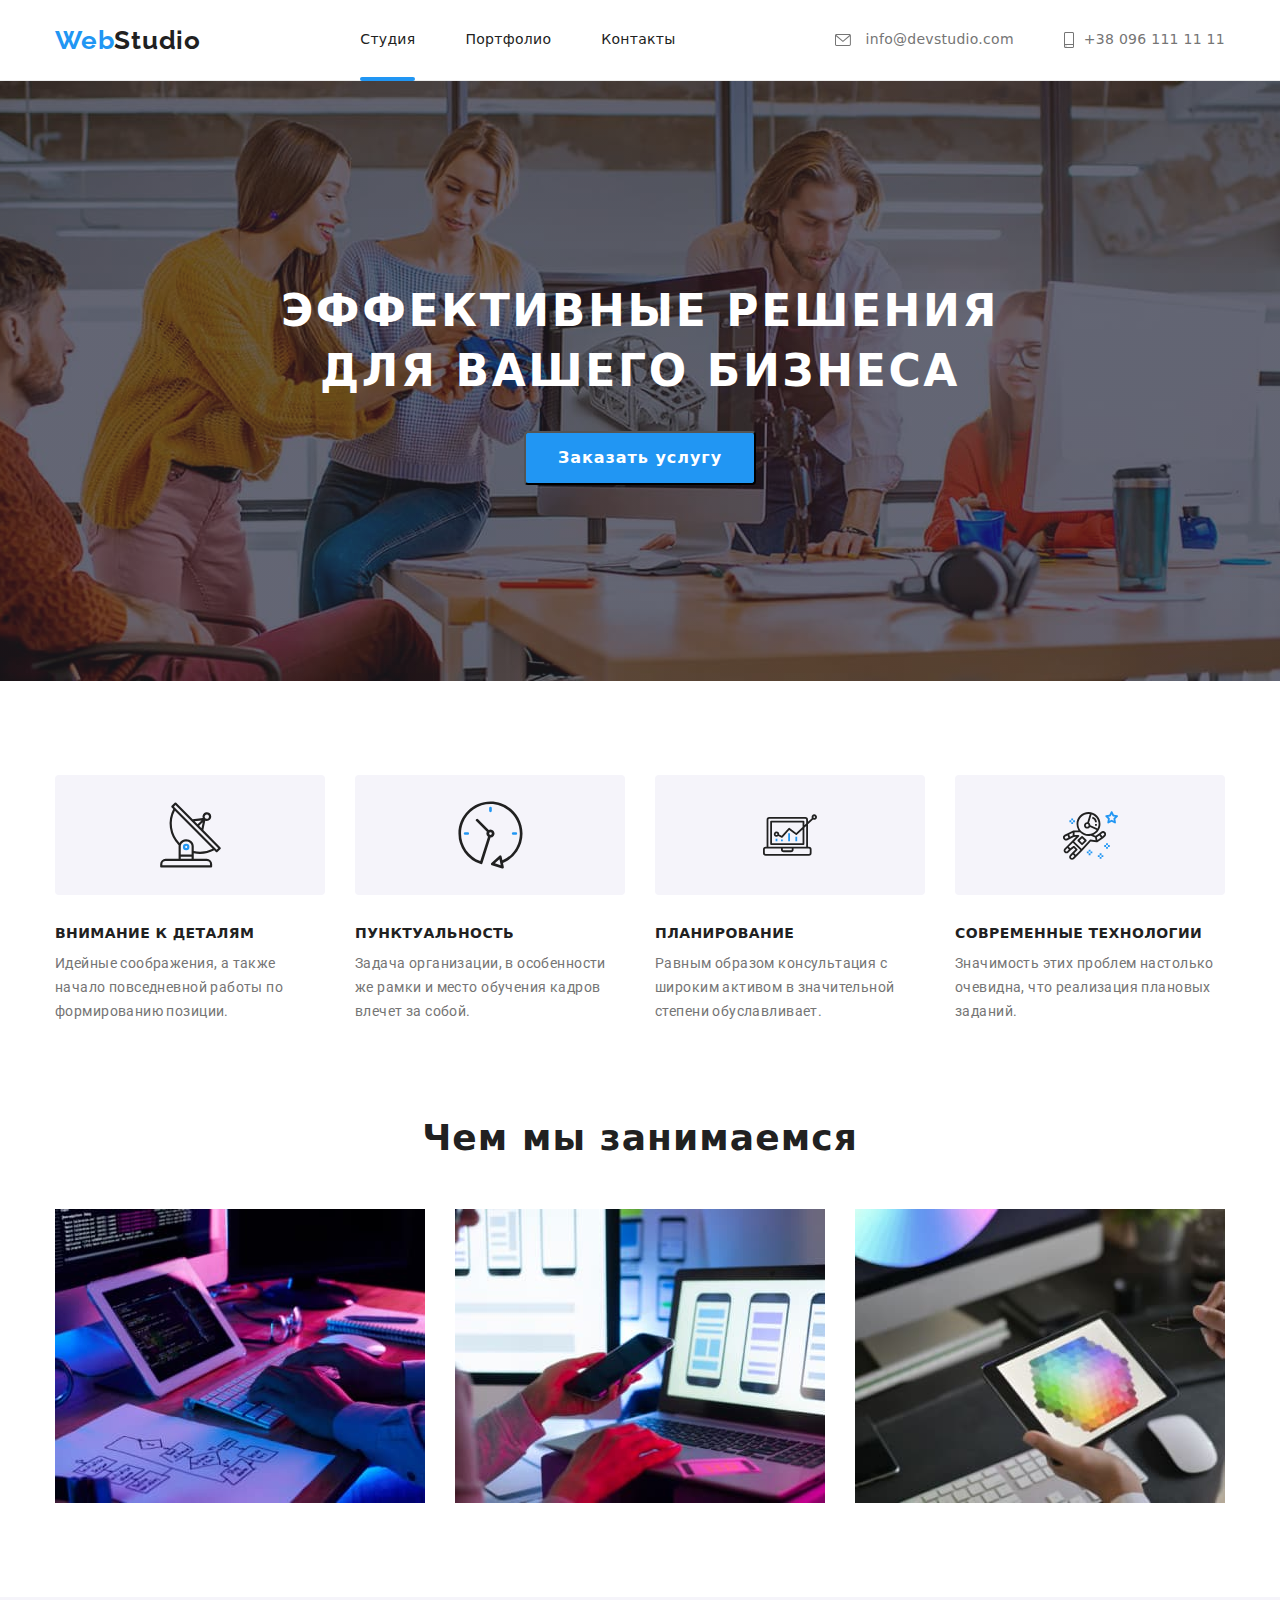
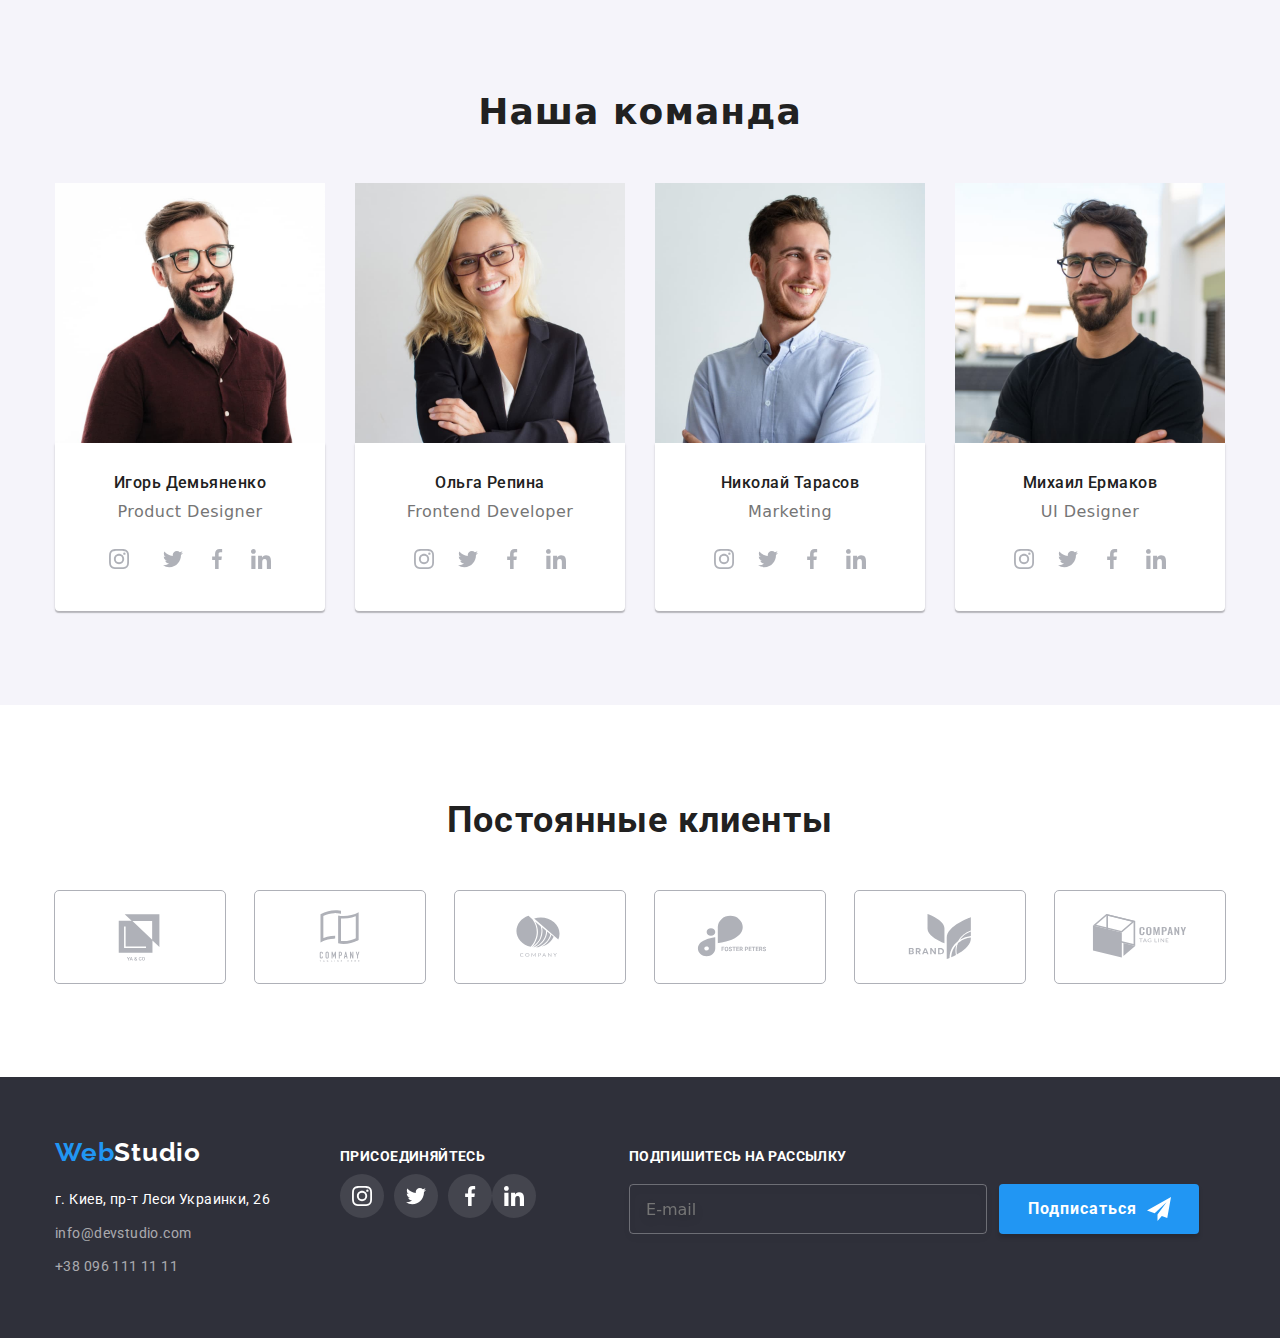
==== commit bcd521ac: "01-hw-07" ====
--- a/index.html
+++ b/index.html
@@ -28,8 +28,8 @@
       <!--логотип в хедері-->
       <div class="container">
         <nav class="header-nav">
-          <a lang="en" class="header-logo link" href="./index.html"
-            >Web<span class="logo-span">Studio </span>
+          <a lang="en" class="companu-logo link" href="./index.html"
+            >Web<span class="companu-logo__span">Studio </span>
           </a>
           <!-- список навігації-->
           <ul class="header-nav__list">
@@ -84,50 +84,50 @@
         </div>
       </section>
       <!--характеристика компанії-->
-      <section class="section">
+      <section class="studio">
         <div class="container">
-          <ul class="section__list-item">
-            <li class="section__main-item">
+          <ul class="studio__list-item">
+            <li class="studio__main-item">
               <div class="info-logo-liest">
                 <svg class="info-logo-liest__svg" width="65" height="70">
                   <use href="./symbol-defs.svg#icon-antenna"></use>
                 </svg>
               </div>
-              <h3 class="section__subtitle">Внимание к деталям</h3>
-              <p class="section__text">
+              <h3 class="studio__subtitle">Внимание к деталям</h3>
+              <p class="studio__text">
                 Идейные соображения, а также начало повседневной работы по формированию позиции.
               </p>
             </li>
-            <li class="section__main-item">
+            <li class="studio__main-item">
               <div class="info-logo-liest">
                 <svg class="info-logo-liest__svg" width="67" height="70">
                   <use href="./symbol-defs.svg#icon-clock"></use>
                 </svg>
               </div>
-              <h3 class="section__subtitle">Пунктуальность</h3>
-              <p class="section__text">
+              <h3 class="studio__subtitle">Пунктуальность</h3>
+              <p class="studio__text">
                 Задача организации, в особенности же рамки и место обучения кадров влечет за собой.
               </p>
             </li>
-            <li class="section__main-item">
+            <li class="studio__main-item">
               <div class="info-logo-liest">
                 <svg class="info-logo-liest__svg" width="70" height="54">
                   <use href="./symbol-defs.svg#icon-diagram"></use>
                 </svg>
               </div>
-              <h3 class="section__subtitle">Планирование</h3>
-              <p class="section__text">
+              <h3 class="studio__subtitle">Планирование</h3>
+              <p class="studio__text">
                 Равным образом консультация с широким активом в значительной степени обуславливает.
               </p>
             </li>
-            <li class="section__main-item">
+            <li class="studio__main-item">
               <div class="info-logo-liest">
                 <svg class="info-logo-liest__svg" width="55" height="61">
                   <use href="./symbol-defs.svg#icon-astronaut"></use>
                 </svg>
               </div>
-              <h3 class="section__subtitle">Современные технологии</h3>
-              <p class="section__text">
+              <h3 class="studio__subtitle">Современные технологии</h3>
+              <p class="studio__text">
                 Значимость этих проблем настолько очевидна, что реализация плановых заданий.
               </p>
             </li>
@@ -586,7 +586,7 @@
                 </svg>
               </a>
             </li>
-            <li class="link footer-icon__liest-img">
+            <li class="link">
               <a
                 class="footer-icon__link"
                 href=""
--- a/css/main.min.css
+++ b/css/main.min.css
@@ -1 +1 @@
-/*# sourceMappingURL=main.min.css.map */+:root{--main-fonts: "Roboto";--title-text-color: #212121;--accent-color: #2196f3;--white-text-color: #ffffff;--grey-text-color: #757575;--indent: 3;--items: 60px}.backdrop{position:fixed;top:0%;left:0%;width:100%;height:100%;background-color:rgba(0,0,0,.2);opacity:1;visibility:visible;pointer-events:initial;-webkit-transition-property:opacity,visibility;transition-property:opacity,visibility;-webkit-transition-duration:250ms;transition-duration:250ms;-webkit-transition-timing-function:cubic-bezier(0.4, 0, 0.2, 1);transition-timing-function:cubic-bezier(0.4, 0, 0.2, 1)}.backdrop.is-hidden{opacity:0;visibility:hidden;pointer-events:none}body{font-family:"Roboto",sans-serif}p{display:block;-webkit-margin-before:1em;margin-block-start:1em;-webkit-margin-after:1em;margin-block-end:1em;-webkit-margin-start:0px;margin-inline-start:0px;-webkit-margin-end:0px;margin-inline-end:0px}img{display:block;max-width:100%}h1,h2,h3,h4,p,ol,ul{margin:0px;padding-left:0px}.list-style{list-style:none}.link{text-decoration:none;display:block;list-style:none}.container{width:1200px;padding-left:15px;padding-right:15px;margin-left:auto;margin-right:auto}.section{padding-top:94px;padding-bottom:94px;-webkit-box-pack:center;-ms-flex-pack:center;justify-content:center}.modal{position:absolute;width:528px;height:581px;top:50%;left:50%;-webkit-transform:translate(-50%, -50%);transform:translate(-50%, -50%);background-color:#fff;-webkit-box-shadow:0px 1px 3px rgba(0,0,0,.12),0px 1px 1px rgba(0,0,0,.14),0px 2px 1px rgba(0,0,0,.2);box-shadow:0px 1px 3px rgba(0,0,0,.12),0px 1px 1px rgba(0,0,0,.14),0px 2px 1px rgba(0,0,0,.2);border-radius:4px}.page-header{display:block;border-bottom:1px solid #ececec}.header-nav{display:-webkit-box;display:-ms-flexbox;display:flex;-webkit-box-align:center;-ms-flex-align:center;align-items:center;margin-left:auto}.header-nav__list{list-style:none;display:-webkit-box;display:-ms-flexbox;display:flex;-webkit-box-align:center;-ms-flex-align:center;align-items:center;margin-left:93px}.header-nav__item--heder-current{position:relative}.header-nav__item--heder-current::after{content:"";position:absolute;bottom:-1px;left:0%;display:block;width:100%;height:4px;background-color:#2196f3;border-radius:2px}.header-nav__item--current{color:var(--accent-color)}.header-link{text-decoration:none;font-weight:500;font-size:14px;line-height:1.14;letter-spacing:.02em;color:var(--title-text-color);display:block;padding-top:32px;padding-bottom:32px;-webkit-transition-property:color;transition-property:color;-webkit-transition-duration:250ms;transition-duration:250ms;-webkit-transition-timing-function:cubic-bezier(0.4, 0, 0.2, 1);transition-timing-function:cubic-bezier(0.4, 0, 0.2, 1)}.header-link:hover,.header-link:focus{color:var(--accent-color)}.header-contact{font-weight:500;font-size:14px;line-height:1.14;letter-spacing:.02em;color:#757575;display:block;padding-top:32px;padding-bottom:32px;-webkit-transition-property:color;transition-property:color;-webkit-transition-duration:250ms;transition-duration:250ms;-webkit-transition-timing-function:cubic-bezier(0.4, 0, 0.2, 1);transition-timing-function:cubic-bezier(0.4, 0, 0.2, 1)}.header-nav .header-nav__item:not(:last-child){margin-right:50px;-webkit-padding-start:0;padding-inline-start:0}.header-nav__list{display:-webkit-box;display:-ms-flexbox;display:flex;-webkit-box-align:center;-ms-flex-align:center;align-items:center;-webkit-box-pack:start;-ms-flex-pack:start;justify-content:flex-start;margin-left:auto}.icon-mail{fill:currentColor}.icon-phone{fill:currentColor}.icon-mail,.icon-phone{vertical-align:middle;margin-right:10px}.header-contact:focus,.header-contact:hover{color:#2196f3}.container-hero__main-btn{font-weight:700;font-size:16px;line-height:1.88;display:inline-block;-webkit-box-align:center;-ms-flex-align:center;align-items:center;text-align:center;letter-spacing:.06em;color:#fff;background-color:#2196f3;cursor:pointer;border-radius:4px;padding-top:10px;padding-bottom:10px;padding-left:32px;padding-right:32px;margin-top:30px}.footer-font__btn{width:200px;height:50px;background-color:#2196f3;-webkit-box-shadow:0px 4px 4px rgba(0,0,0,.15);box-shadow:0px 4px 4px rgba(0,0,0,.15);border-radius:4px;border:rgba(0,0,0,0);color:#fff;font-family:"Roboto";font-style:normal;font-weight:700;font-size:16px;line-height:1.875;display:-webkit-inline-box;display:-ms-inline-flexbox;display:inline-flex;-webkit-box-align:center;-ms-flex-align:center;align-items:center;text-align:center;letter-spacing:.06em;cursor:pointer;padding-left:29px}.modal__btn-send{color:#fff;background:#188ce8;-webkit-box-shadow:0px 4px 4px rgba(0,0,0,.15);box-shadow:0px 4px 4px rgba(0,0,0,.15);border-radius:4px;border:none;width:200px;height:50px;cursor:pointer;margin-top:30px;font-family:"Roboto";font-style:normal;font-weight:700;font-size:16px;line-height:1.875;display:-webkit-box;display:-ms-flexbox;display:flex;-webkit-box-pack:center;-ms-flex-pack:center;justify-content:center;-webkit-box-align:center;-ms-flex-align:center;align-items:center;text-align:center;margin-left:auto;margin-right:auto}.modal-btn:hover{fill:#2196f3}.btn-portfolio__portfolio-btn{background-color:#f5f4fa;border:#f5f4fa;border-radius:4px;-webkit-transition-property:background-color;transition-property:background-color;-webkit-transition-duration:250ms;transition-duration:250ms;-webkit-transition-timing-function:cubic-bezier(0.4, 0, 0.2, 1);transition-timing-function:cubic-bezier(0.4, 0, 0.2, 1)}.btn-portfolio__portfolio-btn:hover,.btn-portfolio__portfolio-btn:focus{background-color:#2196f3;-webkit-box-shadow:0px 3px 1px rgba(0,0,0,.1),0px 1px 2px rgba(0,0,0,.08),0px 2px 2px rgba(0,0,0,.12);box-shadow:0px 3px 1px rgba(0,0,0,.1),0px 1px 2px rgba(0,0,0,.08),0px 2px 2px rgba(0,0,0,.12)}.btn-portfolio__btn-text{font-weight:500;font-size:16px;line-height:1.63;text-align:center;letter-spacing:.03em;color:#212121;font-family:inherit;text-decoration:none;padding-top:6px;padding-bottom:6px;padding-left:22px;padding-right:22px;cursor:pointer}.btn-portfolio__btn-text:hover,.btn-portfolio__btn-text:focus{color:#fff}.modal__btn{width:30px;height:30px;display:-webkit-box;display:-ms-flexbox;display:flex;-webkit-box-align:center;-ms-flex-align:center;align-items:center;-webkit-box-pack:center;-ms-flex-pack:center;justify-content:center;margin-top:8px;margin-right:8px;margin-left:auto;background:var(--white-bg-color);border:1px solid rgba(0,0,0,.1);border-radius:50%;cursor:pointer}.btn-portfolio__list-btn{display:-webkit-box;display:-ms-flexbox;display:flex;-webkit-box-pack:center;-ms-flex-pack:center;justify-content:center;list-style:none;margin-bottom:50px}.btn-portfolio__work-btn:not(:first-child){margin-left:8px}.card-portfolio__aside{font-weight:700;font-size:18px;line-height:2;letter-spacing:.06em;color:#212121}.card-portfolio__list-aside{font-weight:400;font-size:16px;line-height:1.88;letter-spacing:.03em;color:#757575}.card-portfolio__list{display:-webkit-box;display:-ms-flexbox;display:flex;-ms-flex-wrap:wrap;flex-wrap:wrap;margin-top:-30px;margin-left:-30px}.card-portfolio__list>.card-portfolio__item{-ms-flex-preferred-size:calc(100%/var(--indent) - var(--items));flex-basis:calc(100%/var(--indent) - var(--items));margin-left:30px;margin-top:30px;max-width:100%}.card-portfolio__item:focus,.card-portfolio__item:hover{-webkit-box-shadow:0px 1px 1px rgba(0,0,0,.12),0px 4px 4px rgba(0,0,0,.06),1px 4px 6px rgba(0,0,0,.16);box-shadow:0px 1px 1px rgba(0,0,0,.12),0px 4px 4px rgba(0,0,0,.06),1px 4px 6px rgba(0,0,0,.16);cursor:pointer}.card-portfolio__description{padding-top:20px;padding-bottom:20px;background:#fff;border:1px solid #eee;padding-left:20px}.card-portfolio__desc{display:-webkit-box;display:-ms-flexbox;display:flex;-webkit-box-align:center;-ms-flex-align:center;align-items:center;-webkit-box-pack:center;-ms-flex-pack:center;justify-content:center;font-family:"Roboto";font-style:normal;font-weight:400;font-size:18px;line-height:1.55;letter-spacing:.03em;color:#fff;padding-top:64px;padding-bottom:64px;padding-left:24px;padding-right:24px}.card-portfolio__overlay{position:absolute;bottom:0%;display:-webkit-box;display:-ms-flexbox;display:flex;-webkit-box-align:center;-ms-flex-align:center;align-items:center;-webkit-box-pack:center;-ms-flex-pack:center;justify-content:center;width:100%;height:100%;background-color:rgba(33,150,243,.9);-webkit-transform:translateY(100%);transform:translateY(100%);-webkit-backdrop-filter:blur(3px);backdrop-filter:blur(3px);-webkit-transition-property:-webkit-transform;transition-property:-webkit-transform;transition-property:transform;transition-property:transform, -webkit-transform;-webkit-transition-duration:250ms;transition-duration:250ms;-webkit-transition-timing-function:cubic-bezier(0.4, 0, 0.2, 1);transition-timing-function:cubic-bezier(0.4, 0, 0.2, 1)}.card-portfolio__picture{position:relative;overflow:hidden}.card-portfolio__picture:hover .card-portfolio__overlay{-webkit-transform:translateY(0%);transform:translateY(0%)}.modal__imput{width:100%;height:40px;border:1px solid rgba(33,33,33,.2);border-radius:4px;padding-left:42px;cursor:pointer}.modal__textarea{width:100%;height:120px;border:1px solid rgba(33,33,33,.2);border-radius:4px;font-family:"Roboto";font-style:normal;font-weight:400;font-size:12px;line-height:1.1666666667;letter-spacing:.01em;resize:none;padding-top:12px;padding-bottom:12px;padding-left:16px;padding-right:16px;cursor:pointer}.modal__icon-check{border-radius:2px;width:16px;height:15px;display:-webkit-inline-box;display:-ms-inline-flexbox;display:inline-flex;-webkit-box-align:center;-ms-flex-align:center;align-items:center;-webkit-box-pack:center;-ms-flex-pack:center;justify-content:center;fill:#fff;outline:1px solid #212121;outline-offset:-2px;-webkit-transition:outline 250ms,background-color 250ms;transition:outline 250ms,background-color 250ms}.modal__icon-check{border-radius:2px;width:16px;height:15px;display:-webkit-inline-box;display:-ms-inline-flexbox;display:inline-flex;-webkit-box-align:center;-ms-flex-align:center;align-items:center;-webkit-box-pack:center;-ms-flex-pack:center;justify-content:center;fill:#fff;outline:1px solid #212121;outline-offset:-2px;-webkit-transition:outline 250ms,background-color 250ms;transition:outline 250ms,background-color 250ms}.modal__check{display:-webkit-box;display:-ms-flexbox;display:flex;margin-left:12px;-webkit-box-align:center;-ms-flex-align:center;align-items:center;gap:5px;margin-top:20px}.modal__chetbox-imput:checked+.modal__icon-check{background-color:#2196f3;outline:1px solid #2196f3}.modal__visually-hidden{position:absolute;white-space:nowrap;width:1px;height:1px;overflow:hidden;border:0;padding:0;clip:rect(0 0 0 0);-webkit-clip-path:inset(50%);clip-path:inset(50%);margin:-1px}.modal__contract{color:#2196f3}.modal__contract-text{font-family:"Roboto";font-style:normal;font-weight:400;font-size:14px;line-height:1.7142857143;letter-spacing:.03em}.modal__vector{position:absolute;left:40px;-webkit-transform:translate(100%, 100%);transform:translate(100%, 100%)}.modal__register-name{display:-webkit-box;display:-ms-flexbox;display:flex;-webkit-box-orient:vertical;-webkit-box-direction:normal;-ms-flex-direction:column;flex-direction:column;-webkit-box-align:start;-ms-flex-align:start;align-items:flex-start;margin-bottom:4px;width:100%}.modal__textarea::-webkit-input-placeholder{color:rgba(117,117,117,.5)}.modal__textarea::-moz-placeholder{color:rgba(117,117,117,.5)}.modal__textarea:-ms-input-placeholder{color:rgba(117,117,117,.5)}.modal__textarea::-ms-input-placeholder{color:rgba(117,117,117,.5)}.modal__textarea::placeholder{color:rgba(117,117,117,.5)}.modal__imput:focus,.modal__textarea:focus{outline:#2196f3;border:1px solid #2196f3;-webkit-transition:250ms cubic-bezier(0.4, 0, 0.2, 1);transition:250ms cubic-bezier(0.4, 0, 0.2, 1)}.modal__imput:focus+svg{border-color:#2196f3;fill:#2196f3;-webkit-transition:250ms cubic-bezier(0.4, 0, 0.2, 1);transition:250ms cubic-bezier(0.4, 0, 0.2, 1)}.modal__list-register{margin-bottom:10px}.modal__register-form{display:block;-webkit-box-orient:vertical;-webkit-box-direction:normal;-ms-flex-direction:column;flex-direction:column;padding-left:40px;padding-right:40px;gap:10px}.modal__register-text{font-family:"Roboto";font-style:normal;font-weight:700;font-size:20px;line-height:1.15;display:block;text-align:center;letter-spacing:.03em;color:#212121;margin-bottom:12px}label{display:-webkit-box;display:-ms-flexbox;display:flex;-webkit-box-align:center;-ms-flex-align:center;align-items:center;font-family:"Roboto";font-style:normal;font-weight:400;font-size:12px;line-height:1.1666666667;letter-spacing:.01em;color:#757575}.companu-logo{font-family:"Raleway";font-style:normal;font-weight:700;font-size:26px;line-height:1.19;letter-spacing:.03em;color:var(--accent-color);display:block}.companu-logo__span{color:var(--title-text-color)}.footer-location__logo{font-family:"Raleway";font-style:normal;font-weight:700;font-size:26px;line-height:1.19;letter-spacing:.03em;color:var(--accent-color);display:block}.logo-footer__img{color:var(--white-text-color)}.footer-location__contact:hover,.footer-location__contact:focus{color:var(--accent-color)}.footer-location__street{font-weight:400;font-size:14px;font-family:"Roboto";font-style:normal;line-height:1.71;letter-spacing:.03em;color:var(--white-text-color);-webkit-transition-property:color;transition-property:color;-webkit-transition-duration:250ms;transition-duration:250ms;-webkit-transition-timing-function:cubic-bezier(0.4, 0, 0.2, 1);transition-timing-function:cubic-bezier(0.4, 0, 0.2, 1)}.footer-location__contact{font-weight:400;font-size:14px;line-height:24px;font-family:"Roboto";font-style:normal;letter-spacing:.03em;color:rgba(255,255,255,.6);-webkit-transition-property:color;transition-property:color;-webkit-transition-duration:250ms;transition-duration:250ms;-webkit-transition-timing-function:cubic-bezier(0.4, 0, 0.2, 1);transition-timing-function:cubic-bezier(0.4, 0, 0.2, 1)}.footer-info{background-color:#2f303a;padding-top:60px;padding-bottom:60px}.footer-location__street:hover,.footer-location__street:focus{color:var(--accent-color)}.footer-location__block{display:block;margin-top:20px}.footer-location__block>.footer-location__address:not(:first-child){margin-top:9px}.footer-font__input{display:-webkit-box;display:-ms-flexbox;display:flex}.footer-font__item:not(:last-child){margin-right:12px}.footer-font__svg{fill:#fff;margin-left:10px}.footer-font{display:-webkit-box;display:-ms-flexbox;display:flex;-webkit-box-orient:vertical;-webkit-box-direction:normal;-ms-flex-direction:column;flex-direction:column;margin-left:93px}.footer-font__label{font-family:"Roboto";font-style:normal;font-weight:700;font-size:14px;line-height:1.1428571429;letter-spacing:.03em;text-transform:uppercase;color:#fff;margin-bottom:20px}.footer-font__mail{width:358px;height:50px;padding-left:16px;padding-top:15px;padding-bottom:15px;background-color:inherit;color:#fff;border:1px solid rgba(255,255,255,.3);-webkit-filter:drop-shadow(0px 4px 4px rgba(0, 0, 0, 0.15));filter:drop-shadow(0px 4px 4px rgba(0, 0, 0, 0.15));border-radius:4px}.footer-icon__text{font-family:"Roboto";font-style:normal;font-weight:700;font-size:14px;line-height:16px;letter-spacing:.03em;text-transform:uppercase;color:#fff;margin-bottom:10px}.footer-icon__liest{display:-webkit-box;display:-ms-flexbox;display:flex}.footer-location{margin-right:70px}.all-footer{display:-webkit-box;display:-ms-flexbox;display:flex;-webkit-box-align:baseline;-ms-flex-align:baseline;align-items:baseline}.footer-icon__link{width:44px;height:44px;border-radius:50%;background-color:rgba(255,255,255,.1);display:-webkit-box;display:-ms-flexbox;display:flex;-webkit-box-align:center;-ms-flex-align:center;align-items:center;-webkit-box-pack:center;-ms-flex-pack:center;justify-content:center;fill:#fff;-webkit-transition-property:background-color;transition-property:background-color;-webkit-transition-duration:250ms;transition-duration:250ms;-webkit-transition-timing-function:cubic-bezier(0.4, 0, 0.2, 1);transition-timing-function:cubic-bezier(0.4, 0, 0.2, 1)}.footer-icon__link:hover,.footer-icon__link:focus{background-color:#2196f3}.footer-icon__liest-img:not(:first-child){padding-left:10px}.container-hero{background-color:#2f303a;padding-top:200px;padding-bottom:200px;text-align:center;background-image:-webkit-gradient(linear, left top, left bottom, from(rgba(47, 48, 58, 0.4)), to(rgba(47, 48, 58, 0.4))),url(../images/fon/Img-fon.jpg);background-image:linear-gradient(rgba(47, 48, 58, 0.4), rgba(47, 48, 58, 0.4)),url(../images/fon/Img-fon.jpg);background-repeat:no-repeat;background-size:cover;background-position:center;max-width:1600px;max-height:600px;margin-left:auto;margin-right:auto}.container-hero__main-title{font-weight:900;font-size:44px;line-height:60px;text-align:center;letter-spacing:.06em;text-transform:uppercase;color:var(--white-text-color)}.worker{padding-top:94px;background-color:#f5f4fa}.worker__name{font-family:"Roboto";font-style:normal;font-weight:500;font-size:16px;line-height:1.1875;letter-spacing:.03em;color:#212121}.worker__team{font-weight:700;font-size:36px;line-height:1.17;text-align:center;letter-spacing:.03em;color:var(--title-text-color);padding-bottom:50px}.worker__liest{list-style:none;-ms-flex-preferred-size:100%;flex-basis:100%;display:-webkit-box;display:-ms-flexbox;display:flex;text-align:center;display:flex}.worker__list{font-weight:500;font-size:16px;line-height:1.19;letter-spacing:.03em;color:var(--title-text-color)}.worker__foto:not(:first-child){margin-left:30px}.worker__card{-webkit-box-shadow:0px 1px 3px rgba(0,0,0,.12),0px 2px 1px rgba(0,0,0,.2);box-shadow:0px 1px 3px rgba(0,0,0,.12),0px 2px 1px rgba(0,0,0,.2);border-radius:0px 0px 4px 4px;padding-top:30px;padding-bottom:30px;background:#fff}.worker__desc{font-weight:400;font-size:16px;line-height:19px;letter-spacing:.03em;color:var(--grey-text-color);padding-top:10px}.worker__social-icons{padding-top:16px;display:-webkit-box;display:-ms-flexbox;display:flex;-webkit-box-pack:center;-ms-flex-pack:center;justify-content:center}.worker__link-icons:not(:last-child){padding-right:10px}.worker__social-linc{width:44px;height:44px;border-radius:50%;background-color:#fff;display:-webkit-box;display:-ms-flexbox;display:flex;-webkit-box-align:center;-ms-flex-align:center;align-items:center;-webkit-box-pack:center;-ms-flex-pack:center;justify-content:center;fill:#afb1b8;-webkit-transition-property:background-color;transition-property:background-color;-webkit-transition-duration:250ms;transition-duration:250ms;-webkit-transition-timing-function:cubic-bezier(0.4, 0, 0.2, 1);transition-timing-function:cubic-bezier(0.4, 0, 0.2, 1)}.worker__social-linc:hover,.worker__social-linc:focus{fill:#fff;background-color:#2196f3}.studio{padding-top:94px;padding-bottom:94px;-webkit-box-pack:center;-ms-flex-pack:center;justify-content:center}.studio__subtitle{font-weight:700;font-size:14px;line-height:16px;letter-spacing:.03em;text-transform:uppercase;color:var(--title-text-color);margin-bottom:10px}.studio__main-item{width:270px}.studio__main-item:not(:first-child){margin-left:30px}.studio__list-item{list-style:none;display:-webkit-box;display:-ms-flexbox;display:flex;-webkit-box-align:center;-ms-flex-align:center;align-items:center}.studio__text{font-family:"Roboto",sans-serif;font-size:14px;line-height:24px;letter-spacing:.03em;color:#757575}.info-logo-liest{background-color:#f5f4fa;border-radius:4px;width:270px;height:120px;display:-webkit-box;display:-ms-flexbox;display:flex;-webkit-box-pack:center;-ms-flex-pack:center;justify-content:center;-webkit-box-align:center;-ms-flex-align:center;align-items:center;margin-bottom:30px}.info-logo-liest__svg{-webkit-box-pack:center;-ms-flex-pack:center;justify-content:center;-webkit-box-align:center;-ms-flex-align:center;align-items:center}.work-foto__list-benefits{list-style:none;display:-webkit-box;display:-ms-flexbox;display:flex;-webkit-box-align:center;-ms-flex-align:center;align-items:center}.work-foto__li-benefits:not(:first-child){margin-left:30px}.work-foto__li-benefits{position:relative;overflow:hidden}.work-foto__main-benefits{font-weight:700;font-size:36px;line-height:1.17;text-align:center;letter-spacing:.03em;color:var(--title-text-color);padding-bottom:50px}.work-foto{padding-bottom:94px}.benefits-overlay{position:absolute;bottom:0%;left:0%;display:-webkit-box;display:-ms-flexbox;display:flex;-webkit-box-align:center;-ms-flex-align:center;align-items:center;-webkit-box-pack:center;-ms-flex-pack:center;justify-content:center;height:70px;width:370px;-webkit-transform:translateY(100%);transform:translateY(100%);-webkit-backdrop-filter:blur(3px);backdrop-filter:blur(3px);background-color:rgba(47,48,58,.8);-webkit-transition-property:-webkit-transform;transition-property:-webkit-transform;transition-property:transform;transition-property:transform, -webkit-transform;-webkit-transition-duration:250ms;transition-duration:250ms;-webkit-transition-timing-function:cubic-bezier(0.4, 0, 0.2, 1);transition-timing-function:cubic-bezier(0.4, 0, 0.2, 1)}.benefits-overlay__desc{font-family:"Roboto";font-style:normal;font-weight:700;font-size:14px;line-height:1.14;text-align:center;letter-spacing:.03em;text-transform:uppercase;color:#fff}.work-foto__li-benefits:hover .benefits-overlay{-webkit-transform:translateY(0);transform:translateY(0)}.footer-location__contact:hover,.footer-location__contact:focus{color:var(--accent-color)}.footer-location__street{font-weight:400;font-size:14px;font-family:"Roboto";font-style:normal;line-height:1.71;letter-spacing:.03em;color:var(--white-text-color);-webkit-transition-property:color;transition-property:color;-webkit-transition-duration:250ms;transition-duration:250ms;-webkit-transition-timing-function:cubic-bezier(0.4, 0, 0.2, 1);transition-timing-function:cubic-bezier(0.4, 0, 0.2, 1)}.footer-location__contact{font-weight:400;font-size:14px;line-height:24px;font-family:"Roboto";font-style:normal;letter-spacing:.03em;color:rgba(255,255,255,.6);-webkit-transition-property:color;transition-property:color;-webkit-transition-duration:250ms;transition-duration:250ms;-webkit-transition-timing-function:cubic-bezier(0.4, 0, 0.2, 1);transition-timing-function:cubic-bezier(0.4, 0, 0.2, 1)}.footer-info{background-color:#2f303a;padding-top:60px;padding-bottom:60px}.footer-location__street:hover,.footer-location__street:focus{color:var(--accent-color)}.footer-location__block{display:block;margin-top:20px}.footer-location__block>.footer-location__address:not(:first-child){margin-top:9px}.footer-font__input{display:-webkit-box;display:-ms-flexbox;display:flex}.footer-font__item:not(:last-child){margin-right:12px}.footer-font__svg{fill:#fff;margin-left:10px}.footer-font{display:-webkit-box;display:-ms-flexbox;display:flex;-webkit-box-orient:vertical;-webkit-box-direction:normal;-ms-flex-direction:column;flex-direction:column;margin-left:93px}.footer-font__label{font-family:"Roboto";font-style:normal;font-weight:700;font-size:14px;line-height:1.1428571429;letter-spacing:.03em;text-transform:uppercase;color:#fff;margin-bottom:20px}.footer-font__mail{width:358px;height:50px;padding-left:16px;padding-top:15px;padding-bottom:15px;background-color:inherit;color:#fff;border:1px solid rgba(255,255,255,.3);-webkit-filter:drop-shadow(0px 4px 4px rgba(0, 0, 0, 0.15));filter:drop-shadow(0px 4px 4px rgba(0, 0, 0, 0.15));border-radius:4px}.footer-icon__text{font-family:"Roboto";font-style:normal;font-weight:700;font-size:14px;line-height:16px;letter-spacing:.03em;text-transform:uppercase;color:#fff;margin-bottom:10px}.footer-icon__liest{display:-webkit-box;display:-ms-flexbox;display:flex}.footer-location{margin-right:70px}.all-footer{display:-webkit-box;display:-ms-flexbox;display:flex;-webkit-box-align:baseline;-ms-flex-align:baseline;align-items:baseline}.footer-icon__link{width:44px;height:44px;border-radius:50%;background-color:rgba(255,255,255,.1);display:-webkit-box;display:-ms-flexbox;display:flex;-webkit-box-align:center;-ms-flex-align:center;align-items:center;-webkit-box-pack:center;-ms-flex-pack:center;justify-content:center;fill:#fff;-webkit-transition-property:background-color;transition-property:background-color;-webkit-transition-duration:250ms;transition-duration:250ms;-webkit-transition-timing-function:cubic-bezier(0.4, 0, 0.2, 1);transition-timing-function:cubic-bezier(0.4, 0, 0.2, 1)}.footer-icon__link:hover,.footer-icon__link:focus{background-color:#2196f3}.footer-icon__liest-img:not(:first-child){padding-left:10px}.customer{padding-top:94px;padding-bottom:94px}.customer__title{font-family:"Roboto";font-style:normal;font-weight:700;font-size:36px;line-height:1.1666666667;text-align:center;letter-spacing:.03em;margin-bottom:50px;color:#212121}.customer__grup-logo{display:-webkit-box;display:-ms-flexbox;display:flex;-webkit-box-align:center;-ms-flex-align:center;align-items:center;-webkit-box-pack:center;-ms-flex-pack:center;justify-content:center}.customer__liest-logo-clients{width:170px;height:92px;outline:1px solid #afb1b8;border-radius:4px;display:-webkit-box;display:-ms-flexbox;display:flex;-webkit-box-align:center;-ms-flex-align:center;align-items:center;-webkit-box-pack:center;-ms-flex-pack:center;justify-content:center;fill:#afb1b8;-webkit-transition-property:fill;transition-property:fill;-webkit-transition-duration:250ms;transition-duration:250ms;-webkit-transition-timing-function:cubic-bezier(0.4, 0, 0.2, 1);transition-timing-function:cubic-bezier(0.4, 0, 0.2, 1)}.customer__liest-logo-clients:hover,.customer__liest-logo-clients:focus{fill:#2196f3;outline:1px solid #2196f3}.customer__liest-logo:not(:last-child){margin-right:30px}/*! modern-normalize v1.1.0 | MIT License | https://github.com/sindresorhus/modern-normalize */*,::before,::after{-webkit-box-sizing:border-box;box-sizing:border-box}html{line-height:1.15;-webkit-text-size-adjust:100%;-moz-tab-size:4;-o-tab-size:4;tab-size:4}body{margin:0;font-family:system-ui,-apple-system,"Segoe UI",Roboto,Helvetica,Arial,sans-serif,"Apple Color Emoji","Segoe UI Emoji"}hr{height:0;color:inherit}abbr[title]{-webkit-text-decoration:underline dotted;text-decoration:underline dotted}b,strong{font-weight:bolder}code,kbd,samp,pre{font-family:ui-monospace,SFMono-Regular,Consolas,"Liberation Mono",Menlo,monospace;font-size:1em}small{font-size:80%}sub,sup{font-size:75%;line-height:0;position:relative;vertical-align:baseline}sub{bottom:-0.25em}sup{top:-0.5em}table{text-indent:0;border-color:inherit}button,input,optgroup,select,textarea{font-family:inherit;font-size:100%;line-height:1.15;margin:0}button,select{text-transform:none}button,[type=button],[type=reset],[type=submit]{-webkit-appearance:button}::-moz-focus-inner{border-style:none;padding:0}:-moz-focusring{outline:1px dotted ButtonText}:-moz-ui-invalid{box-shadow:none}legend{padding:0}progress{vertical-align:baseline}::-webkit-inner-spin-button,::-webkit-outer-spin-button{height:auto}[type=search]{-webkit-appearance:textfield;outline-offset:-2px}::-webkit-search-decoration{-webkit-appearance:none}::-webkit-file-upload-button{-webkit-appearance:button;font:inherit}summary{display:list-item}/*# sourceMappingURL=main.min.css.map */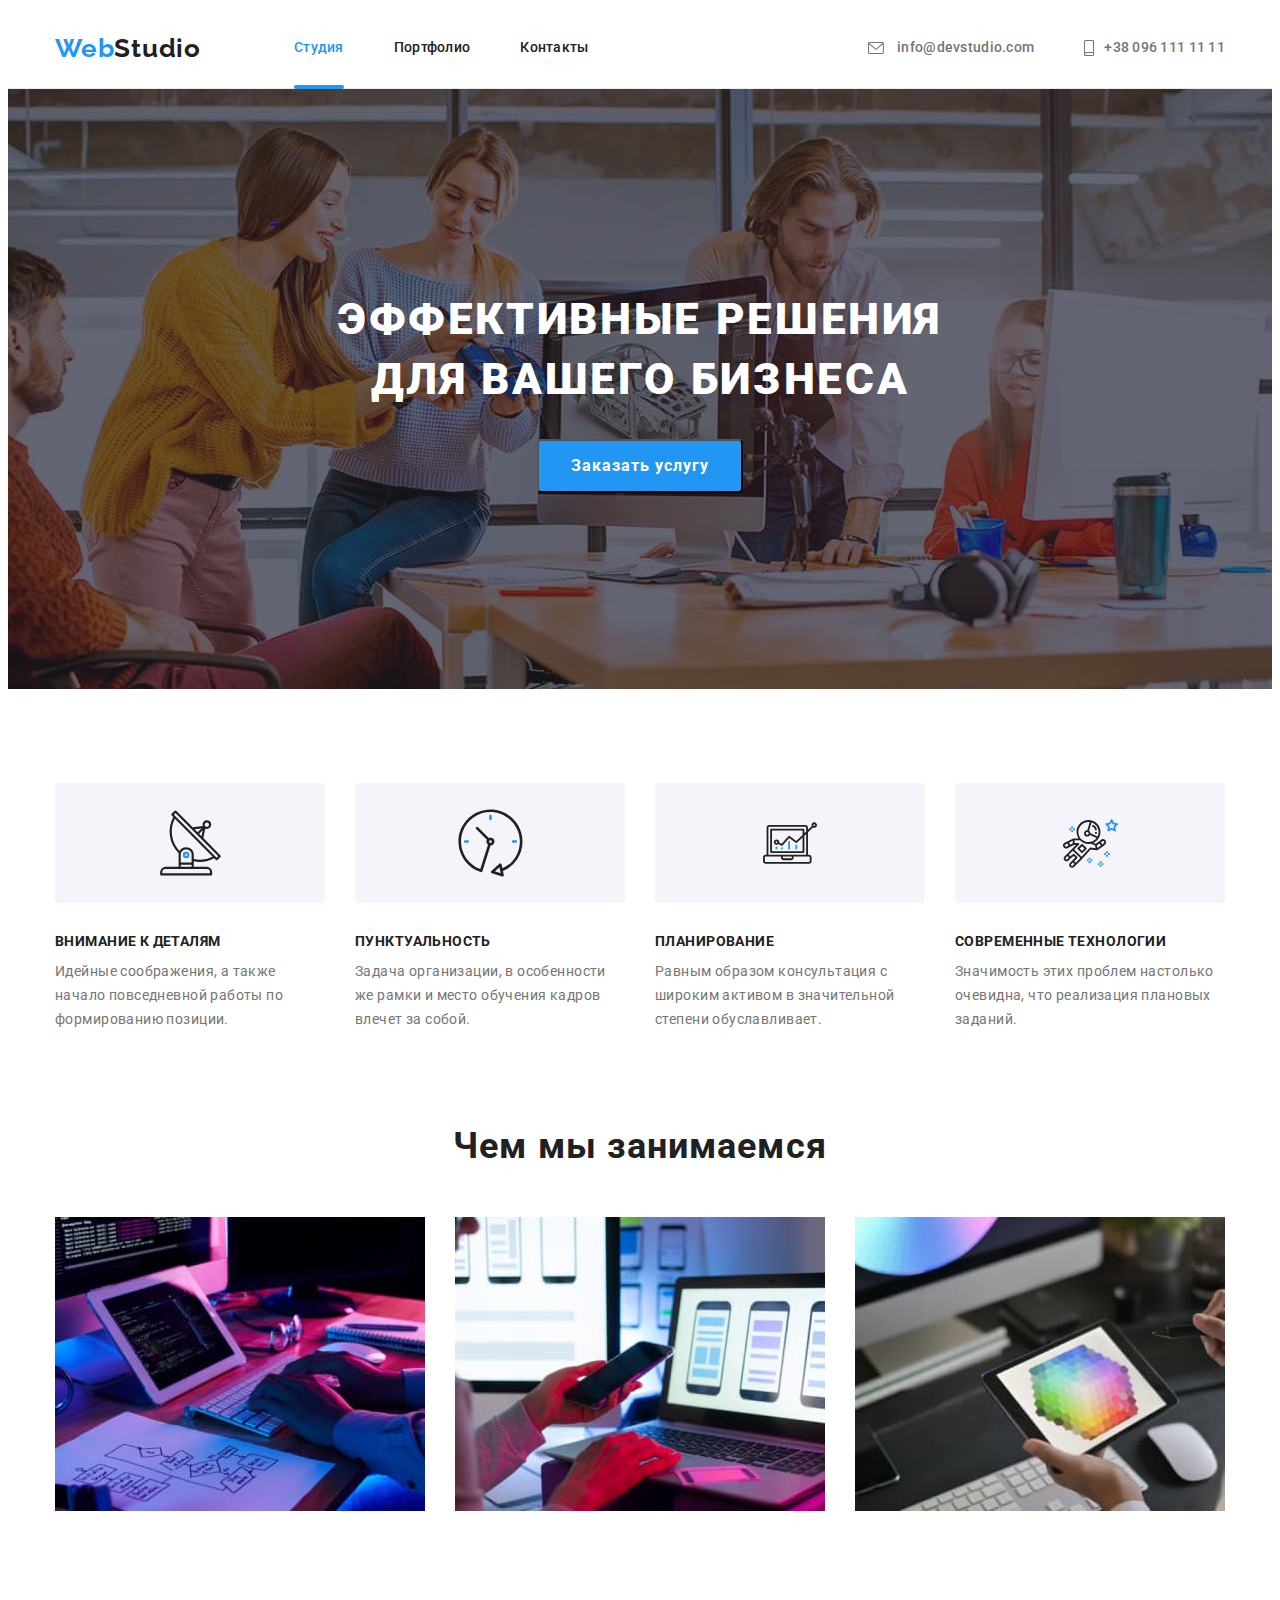
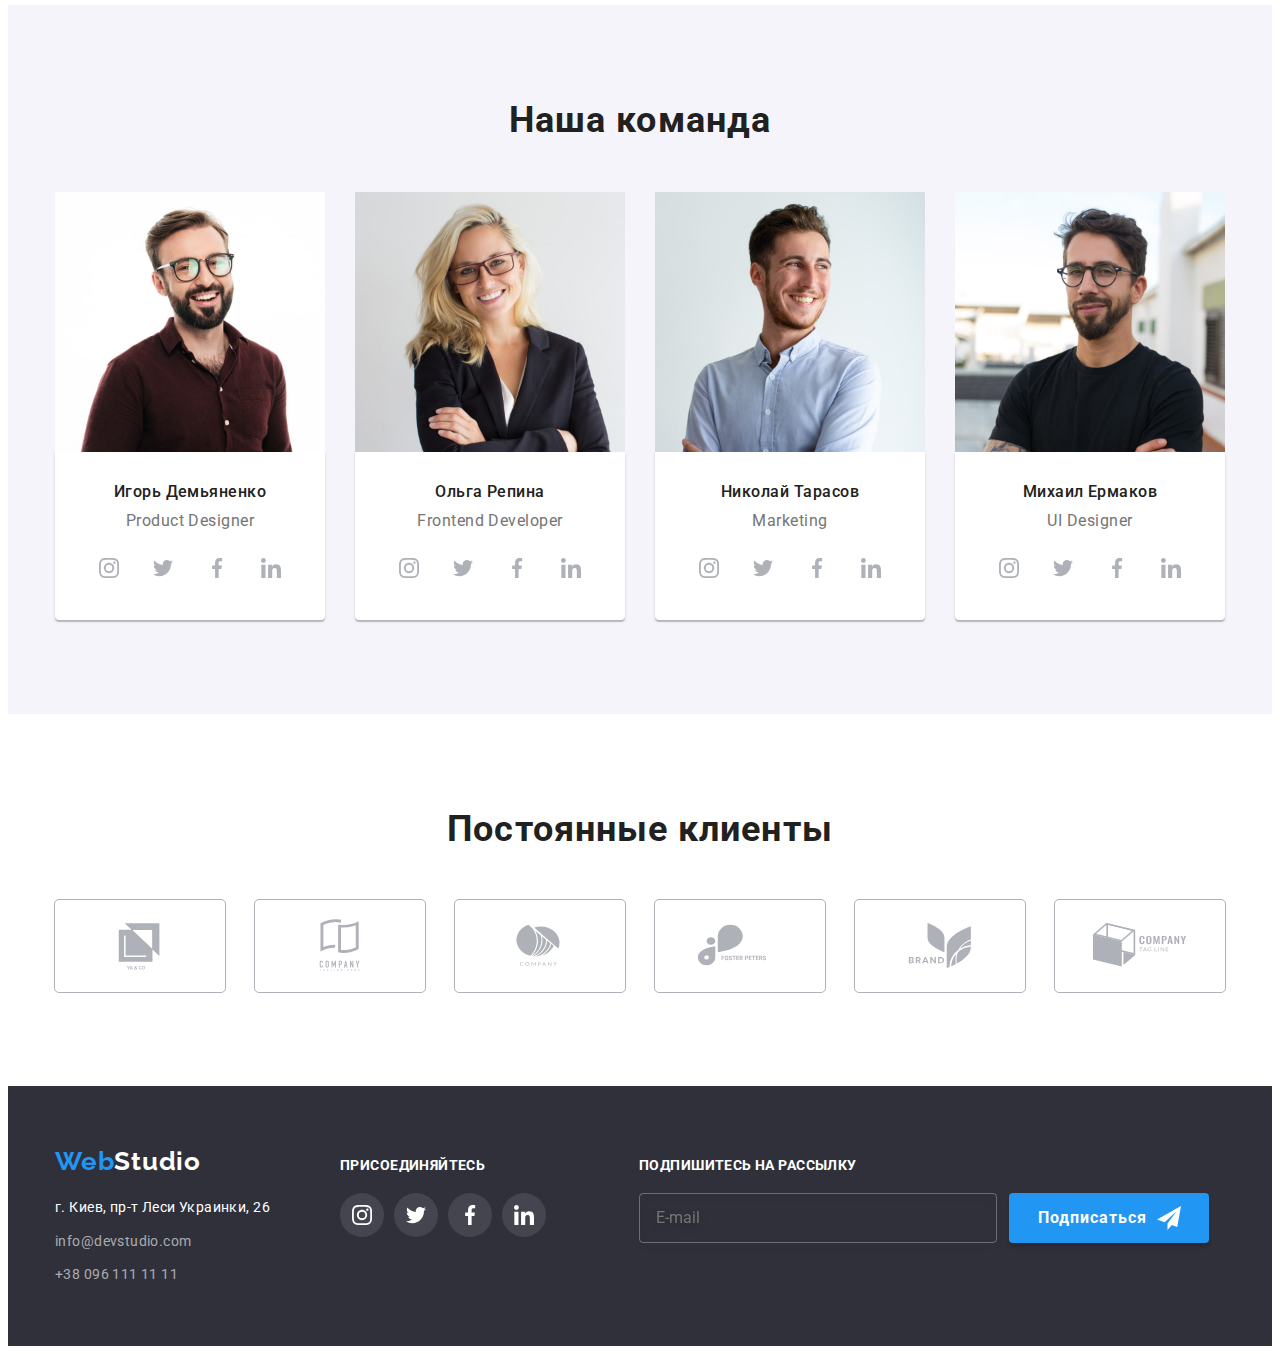
==== commit 7e33301c: "02-hw-07" ====
--- a/index.html
+++ b/index.html
@@ -48,7 +48,7 @@
             </li>
           </ul>
           <!--контактні данні-->
-          <ul class="header-nav__list header-nav__list">
+          <ul class="header-nav__list-contact">
             <li class="header-nav__item">
               <a class="header-contact link" href="malito:info@devstudio.com">
                 <svg class="icon-mail" width="16" height="12">
@@ -199,7 +199,7 @@
                       </svg>
                     </a>
                   </li>
-                  <li class="link">
+                  <li class="link worker__link-icons">
                     <a
                       class="worker__social-linc"
                       href=""
@@ -212,7 +212,7 @@
                       </svg>
                     </a>
                   </li>
-                  <li class="link">
+                  <li class="link worker__link-icons">
                     <a
                       class="worker__social-linc"
                       href=""
@@ -225,7 +225,7 @@
                       </svg>
                     </a>
                   </li>
-                  <li class="link">
+                  <li class="link worker__link-icons">
                     <a
                       class="worker__social-linc"
                       href=""
@@ -247,7 +247,7 @@
                 <h3 class="worker__name">Ольга Репина</h3>
                 <p class="worker__desc">Frontend Developer</p>
                 <ul class="worker__social-icons">
-                  <li class="link">
+                  <li class="link worker__link-icons">
                     <a
                       class="worker__social-linc"
                       href=""
@@ -260,7 +260,7 @@
                       </svg>
                     </a>
                   </li>
-                  <li class="link">
+                  <li class="link worker__link-icons">
                     <a
                       class="worker__social-linc"
                       href=""
@@ -273,7 +273,7 @@
                       </svg>
                     </a>
                   </li>
-                  <li class="link">
+                  <li class="link worker__link-icons">
                     <a
                       class="worker__social-linc"
                       href=""
@@ -286,7 +286,7 @@
                       </svg>
                     </a>
                   </li>
-                  <li class="link">
+                  <li class="link worker__link-icons">
                     <a
                       class="worker__social-linc"
                       href=""
@@ -308,7 +308,7 @@
                 <h3 class="worker__name">Николай Тарасов</h3>
                 <p class="worker__desc">Marketing</p>
                 <ul class="worker__social-icons">
-                  <li class="link">
+                  <li class="link worker__link-icons">
                     <a
                       class="worker__social-linc"
                       href=""
@@ -321,7 +321,7 @@
                       </svg>
                     </a>
                   </li>
-                  <li class="link">
+                  <li class="link worker__link-icons">
                     <a
                       class="worker__social-linc"
                       href=""
@@ -334,7 +334,7 @@
                       </svg>
                     </a>
                   </li>
-                  <li class="link">
+                  <li class="link worker__link-icons">
                     <a
                       class="worker__social-linc"
                       href=""
@@ -347,7 +347,7 @@
                       </svg>
                     </a>
                   </li>
-                  <li class="link">
+                  <li class="link worker__link-icons">
                     <a
                       class="worker__social-linc"
                       href=""
@@ -369,7 +369,7 @@
                 <h3 class="worker__name">Михаил Ермаков</h3>
                 <p class="worker__desc">UI Designer</p>
                 <ul class="worker__social-icons">
-                  <li class="link">
+                  <li class="link worker__link-icons">
                     <a
                       class="worker__social-linc"
                       href=""
@@ -382,7 +382,7 @@
                       </svg>
                     </a>
                   </li>
-                  <li class="link">
+                  <li class="link worker__link-icons">
                     <a
                       class="worker__social-linc"
                       href=""
@@ -395,7 +395,7 @@
                       </svg>
                     </a>
                   </li>
-                  <li class="link">
+                  <li class="link worker__link-icons">
                     <a
                       class="worker__social-linc"
                       href=""
@@ -408,7 +408,7 @@
                       </svg>
                     </a>
                   </li>
-                  <li class="link">
+                  <li class="link worker__link-icons">
                     <a
                       class="worker__social-linc"
                       href=""
@@ -586,7 +586,7 @@
                 </svg>
               </a>
             </li>
-            <li class="link">
+            <li class="link footer-icon__liest-img">
               <a
                 class="footer-icon__link"
                 href=""
--- a/css/main.min.css
+++ b/css/main.min.css
@@ -1 +1 @@
-:root{--main-fonts: "Roboto";--title-text-color: #212121;--accent-color: #2196f3;--white-text-color: #ffffff;--grey-text-color: #757575;--indent: 3;--items: 60px}.backdrop{position:fixed;top:0%;left:0%;width:100%;height:100%;background-color:rgba(0,0,0,.2);opacity:1;visibility:visible;pointer-events:initial;-webkit-transition-property:opacity,visibility;transition-property:opacity,visibility;-webkit-transition-duration:250ms;transition-duration:250ms;-webkit-transition-timing-function:cubic-bezier(0.4, 0, 0.2, 1);transition-timing-function:cubic-bezier(0.4, 0, 0.2, 1)}.backdrop.is-hidden{opacity:0;visibility:hidden;pointer-events:none}body{font-family:"Roboto",sans-serif}p{display:block;-webkit-margin-before:1em;margin-block-start:1em;-webkit-margin-after:1em;margin-block-end:1em;-webkit-margin-start:0px;margin-inline-start:0px;-webkit-margin-end:0px;margin-inline-end:0px}img{display:block;max-width:100%}h1,h2,h3,h4,p,ol,ul{margin:0px;padding-left:0px}.list-style{list-style:none}.link{text-decoration:none;display:block;list-style:none}.container{width:1200px;padding-left:15px;padding-right:15px;margin-left:auto;margin-right:auto}.section{padding-top:94px;padding-bottom:94px;-webkit-box-pack:center;-ms-flex-pack:center;justify-content:center}.modal{position:absolute;width:528px;height:581px;top:50%;left:50%;-webkit-transform:translate(-50%, -50%);transform:translate(-50%, -50%);background-color:#fff;-webkit-box-shadow:0px 1px 3px rgba(0,0,0,.12),0px 1px 1px rgba(0,0,0,.14),0px 2px 1px rgba(0,0,0,.2);box-shadow:0px 1px 3px rgba(0,0,0,.12),0px 1px 1px rgba(0,0,0,.14),0px 2px 1px rgba(0,0,0,.2);border-radius:4px}.page-header{display:block;border-bottom:1px solid #ececec}.header-nav{display:-webkit-box;display:-ms-flexbox;display:flex;-webkit-box-align:center;-ms-flex-align:center;align-items:center;margin-left:auto}.header-nav__list{list-style:none;display:-webkit-box;display:-ms-flexbox;display:flex;-webkit-box-align:center;-ms-flex-align:center;align-items:center;margin-left:93px}.header-nav__item--heder-current{position:relative}.header-nav__item--heder-current::after{content:"";position:absolute;bottom:-1px;left:0%;display:block;width:100%;height:4px;background-color:#2196f3;border-radius:2px}.header-nav__item--current{color:var(--accent-color)}.header-link{text-decoration:none;font-weight:500;font-size:14px;line-height:1.14;letter-spacing:.02em;color:var(--title-text-color);display:block;padding-top:32px;padding-bottom:32px;-webkit-transition-property:color;transition-property:color;-webkit-transition-duration:250ms;transition-duration:250ms;-webkit-transition-timing-function:cubic-bezier(0.4, 0, 0.2, 1);transition-timing-function:cubic-bezier(0.4, 0, 0.2, 1)}.header-link:hover,.header-link:focus{color:var(--accent-color)}.header-contact{font-weight:500;font-size:14px;line-height:1.14;letter-spacing:.02em;color:#757575;display:block;padding-top:32px;padding-bottom:32px;-webkit-transition-property:color;transition-property:color;-webkit-transition-duration:250ms;transition-duration:250ms;-webkit-transition-timing-function:cubic-bezier(0.4, 0, 0.2, 1);transition-timing-function:cubic-bezier(0.4, 0, 0.2, 1)}.header-nav .header-nav__item:not(:last-child){margin-right:50px;-webkit-padding-start:0;padding-inline-start:0}.header-nav__list{display:-webkit-box;display:-ms-flexbox;display:flex;-webkit-box-align:center;-ms-flex-align:center;align-items:center;-webkit-box-pack:start;-ms-flex-pack:start;justify-content:flex-start;margin-left:auto}.icon-mail{fill:currentColor}.icon-phone{fill:currentColor}.icon-mail,.icon-phone{vertical-align:middle;margin-right:10px}.header-contact:focus,.header-contact:hover{color:#2196f3}.container-hero__main-btn{font-weight:700;font-size:16px;line-height:1.88;display:inline-block;-webkit-box-align:center;-ms-flex-align:center;align-items:center;text-align:center;letter-spacing:.06em;color:#fff;background-color:#2196f3;cursor:pointer;border-radius:4px;padding-top:10px;padding-bottom:10px;padding-left:32px;padding-right:32px;margin-top:30px}.footer-font__btn{width:200px;height:50px;background-color:#2196f3;-webkit-box-shadow:0px 4px 4px rgba(0,0,0,.15);box-shadow:0px 4px 4px rgba(0,0,0,.15);border-radius:4px;border:rgba(0,0,0,0);color:#fff;font-family:"Roboto";font-style:normal;font-weight:700;font-size:16px;line-height:1.875;display:-webkit-inline-box;display:-ms-inline-flexbox;display:inline-flex;-webkit-box-align:center;-ms-flex-align:center;align-items:center;text-align:center;letter-spacing:.06em;cursor:pointer;padding-left:29px}.modal__btn-send{color:#fff;background:#188ce8;-webkit-box-shadow:0px 4px 4px rgba(0,0,0,.15);box-shadow:0px 4px 4px rgba(0,0,0,.15);border-radius:4px;border:none;width:200px;height:50px;cursor:pointer;margin-top:30px;font-family:"Roboto";font-style:normal;font-weight:700;font-size:16px;line-height:1.875;display:-webkit-box;display:-ms-flexbox;display:flex;-webkit-box-pack:center;-ms-flex-pack:center;justify-content:center;-webkit-box-align:center;-ms-flex-align:center;align-items:center;text-align:center;margin-left:auto;margin-right:auto}.modal-btn:hover{fill:#2196f3}.btn-portfolio__portfolio-btn{background-color:#f5f4fa;border:#f5f4fa;border-radius:4px;-webkit-transition-property:background-color;transition-property:background-color;-webkit-transition-duration:250ms;transition-duration:250ms;-webkit-transition-timing-function:cubic-bezier(0.4, 0, 0.2, 1);transition-timing-function:cubic-bezier(0.4, 0, 0.2, 1)}.btn-portfolio__portfolio-btn:hover,.btn-portfolio__portfolio-btn:focus{background-color:#2196f3;-webkit-box-shadow:0px 3px 1px rgba(0,0,0,.1),0px 1px 2px rgba(0,0,0,.08),0px 2px 2px rgba(0,0,0,.12);box-shadow:0px 3px 1px rgba(0,0,0,.1),0px 1px 2px rgba(0,0,0,.08),0px 2px 2px rgba(0,0,0,.12)}.btn-portfolio__btn-text{font-weight:500;font-size:16px;line-height:1.63;text-align:center;letter-spacing:.03em;color:#212121;font-family:inherit;text-decoration:none;padding-top:6px;padding-bottom:6px;padding-left:22px;padding-right:22px;cursor:pointer}.btn-portfolio__btn-text:hover,.btn-portfolio__btn-text:focus{color:#fff}.modal__btn{width:30px;height:30px;display:-webkit-box;display:-ms-flexbox;display:flex;-webkit-box-align:center;-ms-flex-align:center;align-items:center;-webkit-box-pack:center;-ms-flex-pack:center;justify-content:center;margin-top:8px;margin-right:8px;margin-left:auto;background:var(--white-bg-color);border:1px solid rgba(0,0,0,.1);border-radius:50%;cursor:pointer}.btn-portfolio__list-btn{display:-webkit-box;display:-ms-flexbox;display:flex;-webkit-box-pack:center;-ms-flex-pack:center;justify-content:center;list-style:none;margin-bottom:50px}.btn-portfolio__work-btn:not(:first-child){margin-left:8px}.card-portfolio__aside{font-weight:700;font-size:18px;line-height:2;letter-spacing:.06em;color:#212121}.card-portfolio__list-aside{font-weight:400;font-size:16px;line-height:1.88;letter-spacing:.03em;color:#757575}.card-portfolio__list{display:-webkit-box;display:-ms-flexbox;display:flex;-ms-flex-wrap:wrap;flex-wrap:wrap;margin-top:-30px;margin-left:-30px}.card-portfolio__list>.card-portfolio__item{-ms-flex-preferred-size:calc(100%/var(--indent) - var(--items));flex-basis:calc(100%/var(--indent) - var(--items));margin-left:30px;margin-top:30px;max-width:100%}.card-portfolio__item:focus,.card-portfolio__item:hover{-webkit-box-shadow:0px 1px 1px rgba(0,0,0,.12),0px 4px 4px rgba(0,0,0,.06),1px 4px 6px rgba(0,0,0,.16);box-shadow:0px 1px 1px rgba(0,0,0,.12),0px 4px 4px rgba(0,0,0,.06),1px 4px 6px rgba(0,0,0,.16);cursor:pointer}.card-portfolio__description{padding-top:20px;padding-bottom:20px;background:#fff;border:1px solid #eee;padding-left:20px}.card-portfolio__desc{display:-webkit-box;display:-ms-flexbox;display:flex;-webkit-box-align:center;-ms-flex-align:center;align-items:center;-webkit-box-pack:center;-ms-flex-pack:center;justify-content:center;font-family:"Roboto";font-style:normal;font-weight:400;font-size:18px;line-height:1.55;letter-spacing:.03em;color:#fff;padding-top:64px;padding-bottom:64px;padding-left:24px;padding-right:24px}.card-portfolio__overlay{position:absolute;bottom:0%;display:-webkit-box;display:-ms-flexbox;display:flex;-webkit-box-align:center;-ms-flex-align:center;align-items:center;-webkit-box-pack:center;-ms-flex-pack:center;justify-content:center;width:100%;height:100%;background-color:rgba(33,150,243,.9);-webkit-transform:translateY(100%);transform:translateY(100%);-webkit-backdrop-filter:blur(3px);backdrop-filter:blur(3px);-webkit-transition-property:-webkit-transform;transition-property:-webkit-transform;transition-property:transform;transition-property:transform, -webkit-transform;-webkit-transition-duration:250ms;transition-duration:250ms;-webkit-transition-timing-function:cubic-bezier(0.4, 0, 0.2, 1);transition-timing-function:cubic-bezier(0.4, 0, 0.2, 1)}.card-portfolio__picture{position:relative;overflow:hidden}.card-portfolio__picture:hover .card-portfolio__overlay{-webkit-transform:translateY(0%);transform:translateY(0%)}.modal__imput{width:100%;height:40px;border:1px solid rgba(33,33,33,.2);border-radius:4px;padding-left:42px;cursor:pointer}.modal__textarea{width:100%;height:120px;border:1px solid rgba(33,33,33,.2);border-radius:4px;font-family:"Roboto";font-style:normal;font-weight:400;font-size:12px;line-height:1.1666666667;letter-spacing:.01em;resize:none;padding-top:12px;padding-bottom:12px;padding-left:16px;padding-right:16px;cursor:pointer}.modal__icon-check{border-radius:2px;width:16px;height:15px;display:-webkit-inline-box;display:-ms-inline-flexbox;display:inline-flex;-webkit-box-align:center;-ms-flex-align:center;align-items:center;-webkit-box-pack:center;-ms-flex-pack:center;justify-content:center;fill:#fff;outline:1px solid #212121;outline-offset:-2px;-webkit-transition:outline 250ms,background-color 250ms;transition:outline 250ms,background-color 250ms}.modal__icon-check{border-radius:2px;width:16px;height:15px;display:-webkit-inline-box;display:-ms-inline-flexbox;display:inline-flex;-webkit-box-align:center;-ms-flex-align:center;align-items:center;-webkit-box-pack:center;-ms-flex-pack:center;justify-content:center;fill:#fff;outline:1px solid #212121;outline-offset:-2px;-webkit-transition:outline 250ms,background-color 250ms;transition:outline 250ms,background-color 250ms}.modal__check{display:-webkit-box;display:-ms-flexbox;display:flex;margin-left:12px;-webkit-box-align:center;-ms-flex-align:center;align-items:center;gap:5px;margin-top:20px}.modal__chetbox-imput:checked+.modal__icon-check{background-color:#2196f3;outline:1px solid #2196f3}.modal__visually-hidden{position:absolute;white-space:nowrap;width:1px;height:1px;overflow:hidden;border:0;padding:0;clip:rect(0 0 0 0);-webkit-clip-path:inset(50%);clip-path:inset(50%);margin:-1px}.modal__contract{color:#2196f3}.modal__contract-text{font-family:"Roboto";font-style:normal;font-weight:400;font-size:14px;line-height:1.7142857143;letter-spacing:.03em}.modal__vector{position:absolute;left:40px;-webkit-transform:translate(100%, 100%);transform:translate(100%, 100%)}.modal__register-name{display:-webkit-box;display:-ms-flexbox;display:flex;-webkit-box-orient:vertical;-webkit-box-direction:normal;-ms-flex-direction:column;flex-direction:column;-webkit-box-align:start;-ms-flex-align:start;align-items:flex-start;margin-bottom:4px;width:100%}.modal__textarea::-webkit-input-placeholder{color:rgba(117,117,117,.5)}.modal__textarea::-moz-placeholder{color:rgba(117,117,117,.5)}.modal__textarea:-ms-input-placeholder{color:rgba(117,117,117,.5)}.modal__textarea::-ms-input-placeholder{color:rgba(117,117,117,.5)}.modal__textarea::placeholder{color:rgba(117,117,117,.5)}.modal__imput:focus,.modal__textarea:focus{outline:#2196f3;border:1px solid #2196f3;-webkit-transition:250ms cubic-bezier(0.4, 0, 0.2, 1);transition:250ms cubic-bezier(0.4, 0, 0.2, 1)}.modal__imput:focus+svg{border-color:#2196f3;fill:#2196f3;-webkit-transition:250ms cubic-bezier(0.4, 0, 0.2, 1);transition:250ms cubic-bezier(0.4, 0, 0.2, 1)}.modal__list-register{margin-bottom:10px}.modal__register-form{display:block;-webkit-box-orient:vertical;-webkit-box-direction:normal;-ms-flex-direction:column;flex-direction:column;padding-left:40px;padding-right:40px;gap:10px}.modal__register-text{font-family:"Roboto";font-style:normal;font-weight:700;font-size:20px;line-height:1.15;display:block;text-align:center;letter-spacing:.03em;color:#212121;margin-bottom:12px}label{display:-webkit-box;display:-ms-flexbox;display:flex;-webkit-box-align:center;-ms-flex-align:center;align-items:center;font-family:"Roboto";font-style:normal;font-weight:400;font-size:12px;line-height:1.1666666667;letter-spacing:.01em;color:#757575}.companu-logo{font-family:"Raleway";font-style:normal;font-weight:700;font-size:26px;line-height:1.19;letter-spacing:.03em;color:var(--accent-color);display:block}.companu-logo__span{color:var(--title-text-color)}.footer-location__logo{font-family:"Raleway";font-style:normal;font-weight:700;font-size:26px;line-height:1.19;letter-spacing:.03em;color:var(--accent-color);display:block}.logo-footer__img{color:var(--white-text-color)}.footer-location__contact:hover,.footer-location__contact:focus{color:var(--accent-color)}.footer-location__street{font-weight:400;font-size:14px;font-family:"Roboto";font-style:normal;line-height:1.71;letter-spacing:.03em;color:var(--white-text-color);-webkit-transition-property:color;transition-property:color;-webkit-transition-duration:250ms;transition-duration:250ms;-webkit-transition-timing-function:cubic-bezier(0.4, 0, 0.2, 1);transition-timing-function:cubic-bezier(0.4, 0, 0.2, 1)}.footer-location__contact{font-weight:400;font-size:14px;line-height:24px;font-family:"Roboto";font-style:normal;letter-spacing:.03em;color:rgba(255,255,255,.6);-webkit-transition-property:color;transition-property:color;-webkit-transition-duration:250ms;transition-duration:250ms;-webkit-transition-timing-function:cubic-bezier(0.4, 0, 0.2, 1);transition-timing-function:cubic-bezier(0.4, 0, 0.2, 1)}.footer-info{background-color:#2f303a;padding-top:60px;padding-bottom:60px}.footer-location__street:hover,.footer-location__street:focus{color:var(--accent-color)}.footer-location__block{display:block;margin-top:20px}.footer-location__block>.footer-location__address:not(:first-child){margin-top:9px}.footer-font__input{display:-webkit-box;display:-ms-flexbox;display:flex}.footer-font__item:not(:last-child){margin-right:12px}.footer-font__svg{fill:#fff;margin-left:10px}.footer-font{display:-webkit-box;display:-ms-flexbox;display:flex;-webkit-box-orient:vertical;-webkit-box-direction:normal;-ms-flex-direction:column;flex-direction:column;margin-left:93px}.footer-font__label{font-family:"Roboto";font-style:normal;font-weight:700;font-size:14px;line-height:1.1428571429;letter-spacing:.03em;text-transform:uppercase;color:#fff;margin-bottom:20px}.footer-font__mail{width:358px;height:50px;padding-left:16px;padding-top:15px;padding-bottom:15px;background-color:inherit;color:#fff;border:1px solid rgba(255,255,255,.3);-webkit-filter:drop-shadow(0px 4px 4px rgba(0, 0, 0, 0.15));filter:drop-shadow(0px 4px 4px rgba(0, 0, 0, 0.15));border-radius:4px}.footer-icon__text{font-family:"Roboto";font-style:normal;font-weight:700;font-size:14px;line-height:16px;letter-spacing:.03em;text-transform:uppercase;color:#fff;margin-bottom:10px}.footer-icon__liest{display:-webkit-box;display:-ms-flexbox;display:flex}.footer-location{margin-right:70px}.all-footer{display:-webkit-box;display:-ms-flexbox;display:flex;-webkit-box-align:baseline;-ms-flex-align:baseline;align-items:baseline}.footer-icon__link{width:44px;height:44px;border-radius:50%;background-color:rgba(255,255,255,.1);display:-webkit-box;display:-ms-flexbox;display:flex;-webkit-box-align:center;-ms-flex-align:center;align-items:center;-webkit-box-pack:center;-ms-flex-pack:center;justify-content:center;fill:#fff;-webkit-transition-property:background-color;transition-property:background-color;-webkit-transition-duration:250ms;transition-duration:250ms;-webkit-transition-timing-function:cubic-bezier(0.4, 0, 0.2, 1);transition-timing-function:cubic-bezier(0.4, 0, 0.2, 1)}.footer-icon__link:hover,.footer-icon__link:focus{background-color:#2196f3}.footer-icon__liest-img:not(:first-child){padding-left:10px}.container-hero{background-color:#2f303a;padding-top:200px;padding-bottom:200px;text-align:center;background-image:-webkit-gradient(linear, left top, left bottom, from(rgba(47, 48, 58, 0.4)), to(rgba(47, 48, 58, 0.4))),url(../images/fon/Img-fon.jpg);background-image:linear-gradient(rgba(47, 48, 58, 0.4), rgba(47, 48, 58, 0.4)),url(../images/fon/Img-fon.jpg);background-repeat:no-repeat;background-size:cover;background-position:center;max-width:1600px;max-height:600px;margin-left:auto;margin-right:auto}.container-hero__main-title{font-weight:900;font-size:44px;line-height:60px;text-align:center;letter-spacing:.06em;text-transform:uppercase;color:var(--white-text-color)}.worker{padding-top:94px;background-color:#f5f4fa}.worker__name{font-family:"Roboto";font-style:normal;font-weight:500;font-size:16px;line-height:1.1875;letter-spacing:.03em;color:#212121}.worker__team{font-weight:700;font-size:36px;line-height:1.17;text-align:center;letter-spacing:.03em;color:var(--title-text-color);padding-bottom:50px}.worker__liest{list-style:none;-ms-flex-preferred-size:100%;flex-basis:100%;display:-webkit-box;display:-ms-flexbox;display:flex;text-align:center;display:flex}.worker__list{font-weight:500;font-size:16px;line-height:1.19;letter-spacing:.03em;color:var(--title-text-color)}.worker__foto:not(:first-child){margin-left:30px}.worker__card{-webkit-box-shadow:0px 1px 3px rgba(0,0,0,.12),0px 2px 1px rgba(0,0,0,.2);box-shadow:0px 1px 3px rgba(0,0,0,.12),0px 2px 1px rgba(0,0,0,.2);border-radius:0px 0px 4px 4px;padding-top:30px;padding-bottom:30px;background:#fff}.worker__desc{font-weight:400;font-size:16px;line-height:19px;letter-spacing:.03em;color:var(--grey-text-color);padding-top:10px}.worker__social-icons{padding-top:16px;display:-webkit-box;display:-ms-flexbox;display:flex;-webkit-box-pack:center;-ms-flex-pack:center;justify-content:center}.worker__link-icons:not(:last-child){padding-right:10px}.worker__social-linc{width:44px;height:44px;border-radius:50%;background-color:#fff;display:-webkit-box;display:-ms-flexbox;display:flex;-webkit-box-align:center;-ms-flex-align:center;align-items:center;-webkit-box-pack:center;-ms-flex-pack:center;justify-content:center;fill:#afb1b8;-webkit-transition-property:background-color;transition-property:background-color;-webkit-transition-duration:250ms;transition-duration:250ms;-webkit-transition-timing-function:cubic-bezier(0.4, 0, 0.2, 1);transition-timing-function:cubic-bezier(0.4, 0, 0.2, 1)}.worker__social-linc:hover,.worker__social-linc:focus{fill:#fff;background-color:#2196f3}.studio{padding-top:94px;padding-bottom:94px;-webkit-box-pack:center;-ms-flex-pack:center;justify-content:center}.studio__subtitle{font-weight:700;font-size:14px;line-height:16px;letter-spacing:.03em;text-transform:uppercase;color:var(--title-text-color);margin-bottom:10px}.studio__main-item{width:270px}.studio__main-item:not(:first-child){margin-left:30px}.studio__list-item{list-style:none;display:-webkit-box;display:-ms-flexbox;display:flex;-webkit-box-align:center;-ms-flex-align:center;align-items:center}.studio__text{font-family:"Roboto",sans-serif;font-size:14px;line-height:24px;letter-spacing:.03em;color:#757575}.info-logo-liest{background-color:#f5f4fa;border-radius:4px;width:270px;height:120px;display:-webkit-box;display:-ms-flexbox;display:flex;-webkit-box-pack:center;-ms-flex-pack:center;justify-content:center;-webkit-box-align:center;-ms-flex-align:center;align-items:center;margin-bottom:30px}.info-logo-liest__svg{-webkit-box-pack:center;-ms-flex-pack:center;justify-content:center;-webkit-box-align:center;-ms-flex-align:center;align-items:center}.work-foto__list-benefits{list-style:none;display:-webkit-box;display:-ms-flexbox;display:flex;-webkit-box-align:center;-ms-flex-align:center;align-items:center}.work-foto__li-benefits:not(:first-child){margin-left:30px}.work-foto__li-benefits{position:relative;overflow:hidden}.work-foto__main-benefits{font-weight:700;font-size:36px;line-height:1.17;text-align:center;letter-spacing:.03em;color:var(--title-text-color);padding-bottom:50px}.work-foto{padding-bottom:94px}.benefits-overlay{position:absolute;bottom:0%;left:0%;display:-webkit-box;display:-ms-flexbox;display:flex;-webkit-box-align:center;-ms-flex-align:center;align-items:center;-webkit-box-pack:center;-ms-flex-pack:center;justify-content:center;height:70px;width:370px;-webkit-transform:translateY(100%);transform:translateY(100%);-webkit-backdrop-filter:blur(3px);backdrop-filter:blur(3px);background-color:rgba(47,48,58,.8);-webkit-transition-property:-webkit-transform;transition-property:-webkit-transform;transition-property:transform;transition-property:transform, -webkit-transform;-webkit-transition-duration:250ms;transition-duration:250ms;-webkit-transition-timing-function:cubic-bezier(0.4, 0, 0.2, 1);transition-timing-function:cubic-bezier(0.4, 0, 0.2, 1)}.benefits-overlay__desc{font-family:"Roboto";font-style:normal;font-weight:700;font-size:14px;line-height:1.14;text-align:center;letter-spacing:.03em;text-transform:uppercase;color:#fff}.work-foto__li-benefits:hover .benefits-overlay{-webkit-transform:translateY(0);transform:translateY(0)}.footer-location__contact:hover,.footer-location__contact:focus{color:var(--accent-color)}.footer-location__street{font-weight:400;font-size:14px;font-family:"Roboto";font-style:normal;line-height:1.71;letter-spacing:.03em;color:var(--white-text-color);-webkit-transition-property:color;transition-property:color;-webkit-transition-duration:250ms;transition-duration:250ms;-webkit-transition-timing-function:cubic-bezier(0.4, 0, 0.2, 1);transition-timing-function:cubic-bezier(0.4, 0, 0.2, 1)}.footer-location__contact{font-weight:400;font-size:14px;line-height:24px;font-family:"Roboto";font-style:normal;letter-spacing:.03em;color:rgba(255,255,255,.6);-webkit-transition-property:color;transition-property:color;-webkit-transition-duration:250ms;transition-duration:250ms;-webkit-transition-timing-function:cubic-bezier(0.4, 0, 0.2, 1);transition-timing-function:cubic-bezier(0.4, 0, 0.2, 1)}.footer-info{background-color:#2f303a;padding-top:60px;padding-bottom:60px}.footer-location__street:hover,.footer-location__street:focus{color:var(--accent-color)}.footer-location__block{display:block;margin-top:20px}.footer-location__block>.footer-location__address:not(:first-child){margin-top:9px}.footer-font__input{display:-webkit-box;display:-ms-flexbox;display:flex}.footer-font__item:not(:last-child){margin-right:12px}.footer-font__svg{fill:#fff;margin-left:10px}.footer-font{display:-webkit-box;display:-ms-flexbox;display:flex;-webkit-box-orient:vertical;-webkit-box-direction:normal;-ms-flex-direction:column;flex-direction:column;margin-left:93px}.footer-font__label{font-family:"Roboto";font-style:normal;font-weight:700;font-size:14px;line-height:1.1428571429;letter-spacing:.03em;text-transform:uppercase;color:#fff;margin-bottom:20px}.footer-font__mail{width:358px;height:50px;padding-left:16px;padding-top:15px;padding-bottom:15px;background-color:inherit;color:#fff;border:1px solid rgba(255,255,255,.3);-webkit-filter:drop-shadow(0px 4px 4px rgba(0, 0, 0, 0.15));filter:drop-shadow(0px 4px 4px rgba(0, 0, 0, 0.15));border-radius:4px}.footer-icon__text{font-family:"Roboto";font-style:normal;font-weight:700;font-size:14px;line-height:16px;letter-spacing:.03em;text-transform:uppercase;color:#fff;margin-bottom:10px}.footer-icon__liest{display:-webkit-box;display:-ms-flexbox;display:flex}.footer-location{margin-right:70px}.all-footer{display:-webkit-box;display:-ms-flexbox;display:flex;-webkit-box-align:baseline;-ms-flex-align:baseline;align-items:baseline}.footer-icon__link{width:44px;height:44px;border-radius:50%;background-color:rgba(255,255,255,.1);display:-webkit-box;display:-ms-flexbox;display:flex;-webkit-box-align:center;-ms-flex-align:center;align-items:center;-webkit-box-pack:center;-ms-flex-pack:center;justify-content:center;fill:#fff;-webkit-transition-property:background-color;transition-property:background-color;-webkit-transition-duration:250ms;transition-duration:250ms;-webkit-transition-timing-function:cubic-bezier(0.4, 0, 0.2, 1);transition-timing-function:cubic-bezier(0.4, 0, 0.2, 1)}.footer-icon__link:hover,.footer-icon__link:focus{background-color:#2196f3}.footer-icon__liest-img:not(:first-child){padding-left:10px}.customer{padding-top:94px;padding-bottom:94px}.customer__title{font-family:"Roboto";font-style:normal;font-weight:700;font-size:36px;line-height:1.1666666667;text-align:center;letter-spacing:.03em;margin-bottom:50px;color:#212121}.customer__grup-logo{display:-webkit-box;display:-ms-flexbox;display:flex;-webkit-box-align:center;-ms-flex-align:center;align-items:center;-webkit-box-pack:center;-ms-flex-pack:center;justify-content:center}.customer__liest-logo-clients{width:170px;height:92px;outline:1px solid #afb1b8;border-radius:4px;display:-webkit-box;display:-ms-flexbox;display:flex;-webkit-box-align:center;-ms-flex-align:center;align-items:center;-webkit-box-pack:center;-ms-flex-pack:center;justify-content:center;fill:#afb1b8;-webkit-transition-property:fill;transition-property:fill;-webkit-transition-duration:250ms;transition-duration:250ms;-webkit-transition-timing-function:cubic-bezier(0.4, 0, 0.2, 1);transition-timing-function:cubic-bezier(0.4, 0, 0.2, 1)}.customer__liest-logo-clients:hover,.customer__liest-logo-clients:focus{fill:#2196f3;outline:1px solid #2196f3}.customer__liest-logo:not(:last-child){margin-right:30px}/*! modern-normalize v1.1.0 | MIT License | https://github.com/sindresorhus/modern-normalize */*,::before,::after{-webkit-box-sizing:border-box;box-sizing:border-box}html{line-height:1.15;-webkit-text-size-adjust:100%;-moz-tab-size:4;-o-tab-size:4;tab-size:4}body{margin:0;font-family:system-ui,-apple-system,"Segoe UI",Roboto,Helvetica,Arial,sans-serif,"Apple Color Emoji","Segoe UI Emoji"}hr{height:0;color:inherit}abbr[title]{-webkit-text-decoration:underline dotted;text-decoration:underline dotted}b,strong{font-weight:bolder}code,kbd,samp,pre{font-family:ui-monospace,SFMono-Regular,Consolas,"Liberation Mono",Menlo,monospace;font-size:1em}small{font-size:80%}sub,sup{font-size:75%;line-height:0;position:relative;vertical-align:baseline}sub{bottom:-0.25em}sup{top:-0.5em}table{text-indent:0;border-color:inherit}button,input,optgroup,select,textarea{font-family:inherit;font-size:100%;line-height:1.15;margin:0}button,select{text-transform:none}button,[type=button],[type=reset],[type=submit]{-webkit-appearance:button}::-moz-focus-inner{border-style:none;padding:0}:-moz-focusring{outline:1px dotted ButtonText}:-moz-ui-invalid{box-shadow:none}legend{padding:0}progress{vertical-align:baseline}::-webkit-inner-spin-button,::-webkit-outer-spin-button{height:auto}[type=search]{-webkit-appearance:textfield;outline-offset:-2px}::-webkit-search-decoration{-webkit-appearance:none}::-webkit-file-upload-button{-webkit-appearance:button;font:inherit}summary{display:list-item}/*# sourceMappingURL=main.min.css.map */+:root{--main-fonts: "Roboto";--title-text-color: #212121;--accent-color: #2196f3;--white-text-color: #ffffff;--grey-text-color: #757575;--indent: 3;--items: 60px}body{font-family:"Roboto",sans-serif}.backdrop{position:fixed;top:0%;left:0%;width:100%;height:100%;background-color:rgba(0,0,0,.2);opacity:1;visibility:visible;pointer-events:initial;-webkit-transition-property:opacity,visibility;transition-property:opacity,visibility;-webkit-transition-duration:250ms;transition-duration:250ms;-webkit-transition-timing-function:cubic-bezier(0.4, 0, 0.2, 1);transition-timing-function:cubic-bezier(0.4, 0, 0.2, 1)}.backdrop.is-hidden{opacity:0;visibility:hidden;pointer-events:none}body{font-family:"Roboto",sans-serif}p{display:block;-webkit-margin-before:1em;margin-block-start:1em;-webkit-margin-after:1em;margin-block-end:1em;-webkit-margin-start:0px;margin-inline-start:0px;-webkit-margin-end:0px;margin-inline-end:0px}img{display:block;max-width:100%}h1,h2,h3,h4,p,ol,ul{margin:0px;padding-left:0px}.list-style{list-style:none}.link{text-decoration:none;display:block;list-style:none}.container{width:1200px;padding-left:15px;padding-right:15px;margin-left:auto;margin-right:auto}.section{padding-top:94px;padding-bottom:94px;-webkit-box-pack:center;-ms-flex-pack:center;justify-content:center}.modal{position:absolute;width:528px;height:581px;top:50%;left:50%;-webkit-transform:translate(-50%, -50%);transform:translate(-50%, -50%);background-color:#fff;-webkit-box-shadow:0px 1px 3px rgba(0,0,0,.12),0px 1px 1px rgba(0,0,0,.14),0px 2px 1px rgba(0,0,0,.2);box-shadow:0px 1px 3px rgba(0,0,0,.12),0px 1px 1px rgba(0,0,0,.14),0px 2px 1px rgba(0,0,0,.2);border-radius:4px}.page-header{display:block;border-bottom:1px solid #ececec}.header-nav{display:-webkit-box;display:-ms-flexbox;display:flex;-webkit-box-align:center;-ms-flex-align:center;align-items:center;margin-left:auto}.header-nav__item--heder-current{position:relative}.header-nav__item--heder-current::after{content:"";position:absolute;bottom:-1px;left:0%;display:block;width:100%;height:4px;background-color:#2196f3;border-radius:2px}.header-link{text-decoration:none;font-weight:500;font-size:14px;line-height:1.14;letter-spacing:.02em;color:var(--title-text-color);display:block;padding-top:32px;padding-bottom:32px;-webkit-transition-property:color;transition-property:color;-webkit-transition-duration:250ms;transition-duration:250ms;-webkit-transition-timing-function:cubic-bezier(0.4, 0, 0.2, 1);transition-timing-function:cubic-bezier(0.4, 0, 0.2, 1)}.header-link:hover,.header-link:focus{color:var(--accent-color)}.header-contact{font-weight:500;font-size:14px;line-height:1.14;letter-spacing:.02em;color:#757575;display:block;padding-top:32px;padding-bottom:32px;-webkit-transition-property:color;transition-property:color;-webkit-transition-duration:250ms;transition-duration:250ms;-webkit-transition-timing-function:cubic-bezier(0.4, 0, 0.2, 1);transition-timing-function:cubic-bezier(0.4, 0, 0.2, 1)}.header-nav .header-nav__item:not(:last-child){margin-right:50px;-webkit-padding-start:0;padding-inline-start:0}.header-nav__list-contact{display:-webkit-box;display:-ms-flexbox;display:flex;-webkit-box-align:center;-ms-flex-align:center;align-items:center;-webkit-box-pack:start;-ms-flex-pack:start;justify-content:flex-start;margin-left:auto;list-style:none}.icon-mail{fill:currentColor}.icon-phone{fill:currentColor}.icon-mail,.icon-phone{vertical-align:middle;margin-right:10px}.header-contact:focus,.header-contact:hover{color:#2196f3}.header-nav__list{list-style:none;display:-webkit-box;display:-ms-flexbox;display:flex;-webkit-box-align:center;-ms-flex-align:center;align-items:center;margin-left:93px}.header-nav__item--current{color:var(--accent-color)}.container-hero__main-btn{font-weight:700;font-size:16px;line-height:1.88;display:inline-block;-webkit-box-align:center;-ms-flex-align:center;align-items:center;text-align:center;letter-spacing:.06em;color:#fff;background-color:#2196f3;cursor:pointer;border-radius:4px;padding-top:10px;padding-bottom:10px;padding-left:32px;padding-right:32px;margin-top:30px}.footer-font__btn{width:200px;height:50px;background-color:#2196f3;-webkit-box-shadow:0px 4px 4px rgba(0,0,0,.15);box-shadow:0px 4px 4px rgba(0,0,0,.15);border-radius:4px;border:rgba(0,0,0,0);color:#fff;font-family:"Roboto";font-style:normal;font-weight:700;font-size:16px;line-height:1.875;display:-webkit-inline-box;display:-ms-inline-flexbox;display:inline-flex;-webkit-box-align:center;-ms-flex-align:center;align-items:center;text-align:center;letter-spacing:.06em;cursor:pointer;padding-left:29px}.modal__btn-send{color:#fff;background:#188ce8;-webkit-box-shadow:0px 4px 4px rgba(0,0,0,.15);box-shadow:0px 4px 4px rgba(0,0,0,.15);border-radius:4px;border:none;width:200px;height:50px;cursor:pointer;margin-top:30px;font-family:"Roboto";font-style:normal;font-weight:700;font-size:16px;line-height:1.875;display:-webkit-box;display:-ms-flexbox;display:flex;-webkit-box-pack:center;-ms-flex-pack:center;justify-content:center;-webkit-box-align:center;-ms-flex-align:center;align-items:center;text-align:center;margin-left:auto;margin-right:auto}.modal-btn:hover{fill:#2196f3}.btn-portfolio__portfolio-btn{background-color:#f5f4fa;border:#f5f4fa;border-radius:4px;-webkit-transition-property:background-color;transition-property:background-color;-webkit-transition-duration:250ms;transition-duration:250ms;-webkit-transition-timing-function:cubic-bezier(0.4, 0, 0.2, 1);transition-timing-function:cubic-bezier(0.4, 0, 0.2, 1)}.btn-portfolio__portfolio-btn:hover,.btn-portfolio__portfolio-btn:focus{background-color:#2196f3;-webkit-box-shadow:0px 3px 1px rgba(0,0,0,.1),0px 1px 2px rgba(0,0,0,.08),0px 2px 2px rgba(0,0,0,.12);box-shadow:0px 3px 1px rgba(0,0,0,.1),0px 1px 2px rgba(0,0,0,.08),0px 2px 2px rgba(0,0,0,.12)}.btn-portfolio__btn-text{font-weight:500;font-size:16px;line-height:1.63;text-align:center;letter-spacing:.03em;color:#212121;font-family:inherit;text-decoration:none;padding-top:6px;padding-bottom:6px;padding-left:22px;padding-right:22px;cursor:pointer}.btn-portfolio__btn-text:hover,.btn-portfolio__btn-text:focus{color:#fff}.modal__btn{width:30px;height:30px;display:-webkit-box;display:-ms-flexbox;display:flex;-webkit-box-align:center;-ms-flex-align:center;align-items:center;-webkit-box-pack:center;-ms-flex-pack:center;justify-content:center;margin-top:8px;margin-right:8px;margin-left:auto;background:var(--white-bg-color);border:1px solid rgba(0,0,0,.1);border-radius:50%;cursor:pointer}.btn-portfolio__list-btn{display:-webkit-box;display:-ms-flexbox;display:flex;-webkit-box-pack:center;-ms-flex-pack:center;justify-content:center;list-style:none;margin-bottom:50px}.btn-portfolio__work-btn:not(:first-child){margin-left:8px}.card-portfolio__aside{font-weight:700;font-size:18px;line-height:2;letter-spacing:.06em;color:#212121}.card-portfolio__list-aside{font-weight:400;font-size:16px;line-height:1.88;letter-spacing:.03em;color:#757575}.card-portfolio__list{display:-webkit-box;display:-ms-flexbox;display:flex;-ms-flex-wrap:wrap;flex-wrap:wrap;margin-top:-30px;margin-left:-30px}.card-portfolio__list>.card-portfolio__item{margin-left:30px;margin-top:30px;max-width:100%}.card-portfolio__item:focus,.card-portfolio__item:hover{-webkit-box-shadow:0px 1px 1px rgba(0,0,0,.12),0px 4px 4px rgba(0,0,0,.06),1px 4px 6px rgba(0,0,0,.16);box-shadow:0px 1px 1px rgba(0,0,0,.12),0px 4px 4px rgba(0,0,0,.06),1px 4px 6px rgba(0,0,0,.16);cursor:pointer}.card-portfolio__description{padding-top:20px;padding-bottom:20px;background:#fff;border:1px solid #eee;padding-left:20px}.card-portfolio__desc{display:-webkit-box;display:-ms-flexbox;display:flex;-webkit-box-align:center;-ms-flex-align:center;align-items:center;-webkit-box-pack:center;-ms-flex-pack:center;justify-content:center;font-family:"Roboto";font-style:normal;font-weight:400;font-size:18px;line-height:1.55;letter-spacing:.03em;color:#fff;padding-top:64px;padding-bottom:64px;padding-left:24px;padding-right:24px}.card-portfolio__overlay{position:absolute;bottom:0%;display:-webkit-box;display:-ms-flexbox;display:flex;-webkit-box-align:center;-ms-flex-align:center;align-items:center;-webkit-box-pack:center;-ms-flex-pack:center;justify-content:center;width:100%;height:100%;background-color:rgba(33,150,243,.9);-webkit-transform:translateY(100%);transform:translateY(100%);-webkit-backdrop-filter:blur(3px);backdrop-filter:blur(3px);-webkit-transition-property:-webkit-transform;transition-property:-webkit-transform;transition-property:transform;transition-property:transform, -webkit-transform;-webkit-transition-duration:250ms;transition-duration:250ms;-webkit-transition-timing-function:cubic-bezier(0.4, 0, 0.2, 1);transition-timing-function:cubic-bezier(0.4, 0, 0.2, 1)}.card-portfolio__picture{position:relative;overflow:hidden}.card-portfolio__picture:hover .card-portfolio__overlay{-webkit-transform:translateY(0%);transform:translateY(0%)}.modal__imput{width:100%;height:40px;border:1px solid rgba(33,33,33,.2);border-radius:4px;padding-left:42px;cursor:pointer}.modal__textarea{width:100%;height:120px;border:1px solid rgba(33,33,33,.2);border-radius:4px;font-family:"Roboto";font-style:normal;font-weight:400;font-size:12px;line-height:1.1666666667;letter-spacing:.01em;resize:none;padding-top:12px;padding-bottom:12px;padding-left:16px;padding-right:16px;cursor:pointer}.modal__icon-check{border-radius:2px;width:16px;height:15px;display:-webkit-inline-box;display:-ms-inline-flexbox;display:inline-flex;-webkit-box-align:center;-ms-flex-align:center;align-items:center;-webkit-box-pack:center;-ms-flex-pack:center;justify-content:center;fill:#fff;outline:1px solid #212121;outline-offset:-2px;-webkit-transition:outline 250ms,background-color 250ms;transition:outline 250ms,background-color 250ms}.modal__icon-check{border-radius:2px;width:16px;height:15px;display:-webkit-inline-box;display:-ms-inline-flexbox;display:inline-flex;-webkit-box-align:center;-ms-flex-align:center;align-items:center;-webkit-box-pack:center;-ms-flex-pack:center;justify-content:center;fill:#fff;outline:1px solid #212121;outline-offset:-2px;-webkit-transition:outline 250ms,background-color 250ms;transition:outline 250ms,background-color 250ms}.modal__check{display:-webkit-box;display:-ms-flexbox;display:flex;margin-left:12px;-webkit-box-align:center;-ms-flex-align:center;align-items:center;gap:5px;margin-top:20px}.modal__chetbox-imput:checked+.modal__icon-check{background-color:#2196f3;outline:1px solid #2196f3}.modal__visually-hidden{position:absolute;white-space:nowrap;width:1px;height:1px;overflow:hidden;border:0;padding:0;clip:rect(0 0 0 0);-webkit-clip-path:inset(50%);clip-path:inset(50%);margin:-1px}.modal__contract{color:#2196f3}.modal__contract-text{font-family:"Roboto";font-style:normal;font-weight:400;font-size:14px;line-height:1.7142857143;letter-spacing:.03em}.modal__vector{position:absolute;left:40px;-webkit-transform:translate(100%, 100%);transform:translate(100%, 100%)}.modal__register-name{display:-webkit-box;display:-ms-flexbox;display:flex;-webkit-box-orient:vertical;-webkit-box-direction:normal;-ms-flex-direction:column;flex-direction:column;-webkit-box-align:start;-ms-flex-align:start;align-items:flex-start;margin-bottom:4px;width:100%}.modal__textarea::-webkit-input-placeholder{color:rgba(117,117,117,.5)}.modal__textarea::-moz-placeholder{color:rgba(117,117,117,.5)}.modal__textarea:-ms-input-placeholder{color:rgba(117,117,117,.5)}.modal__textarea::-ms-input-placeholder{color:rgba(117,117,117,.5)}.modal__textarea::placeholder{color:rgba(117,117,117,.5)}.modal__imput:focus,.modal__textarea:focus{outline:#2196f3;border:1px solid #2196f3;-webkit-transition:250ms cubic-bezier(0.4, 0, 0.2, 1);transition:250ms cubic-bezier(0.4, 0, 0.2, 1)}.modal__imput:focus+svg{border-color:#2196f3;fill:#2196f3;-webkit-transition:250ms cubic-bezier(0.4, 0, 0.2, 1);transition:250ms cubic-bezier(0.4, 0, 0.2, 1)}.modal__list-register{margin-bottom:10px}.modal__register-form{display:block;-webkit-box-orient:vertical;-webkit-box-direction:normal;-ms-flex-direction:column;flex-direction:column;padding-left:40px;padding-right:40px;gap:10px}.modal__register-text{font-family:"Roboto";font-style:normal;font-weight:700;font-size:20px;line-height:1.15;display:block;text-align:center;letter-spacing:.03em;color:#212121;margin-bottom:12px}label{display:-webkit-box;display:-ms-flexbox;display:flex;-webkit-box-align:center;-ms-flex-align:center;align-items:center;font-family:"Roboto";font-style:normal;font-weight:400;font-size:12px;line-height:1.1666666667;letter-spacing:.01em;color:#757575}.companu-logo{font-family:"Raleway";font-style:normal;font-weight:700;font-size:26px;line-height:1.19;letter-spacing:.03em;color:var(--accent-color);display:block}.companu-logo__span{color:var(--title-text-color)}.footer-location__logo{font-family:"Raleway";font-style:normal;font-weight:700;font-size:26px;line-height:1.19;letter-spacing:.03em;color:var(--accent-color);display:block}.logo-footer__img{color:var(--white-text-color)}.footer-location__contact:hover,.footer-location__contact:focus{color:var(--accent-color)}.footer-location__street{font-weight:400;font-size:14px;font-family:"Roboto";font-style:normal;line-height:1.71;letter-spacing:.03em;color:var(--white-text-color);-webkit-transition-property:color;transition-property:color;-webkit-transition-duration:250ms;transition-duration:250ms;-webkit-transition-timing-function:cubic-bezier(0.4, 0, 0.2, 1);transition-timing-function:cubic-bezier(0.4, 0, 0.2, 1)}.footer-location__contact{font-weight:400;font-size:14px;line-height:24px;font-family:"Roboto";font-style:normal;letter-spacing:.03em;color:rgba(255,255,255,.6);-webkit-transition-property:color;transition-property:color;-webkit-transition-duration:250ms;transition-duration:250ms;-webkit-transition-timing-function:cubic-bezier(0.4, 0, 0.2, 1);transition-timing-function:cubic-bezier(0.4, 0, 0.2, 1)}.footer-info{background-color:#2f303a;padding-top:60px;padding-bottom:60px}.footer-location__street:hover,.footer-location__street:focus{color:var(--accent-color)}.footer-location__block{display:block;margin-top:20px}.footer-location__block>.footer-location__address:not(:first-child){margin-top:9px}.footer-font__input{display:-webkit-box;display:-ms-flexbox;display:flex}.footer-font__item:not(:last-child){margin-right:12px}.footer-font__svg{fill:#fff;margin-left:10px}.footer-font{display:-webkit-box;display:-ms-flexbox;display:flex;-webkit-box-orient:vertical;-webkit-box-direction:normal;-ms-flex-direction:column;flex-direction:column;margin-left:93px}.footer-font__label{font-family:"Roboto";font-style:normal;font-weight:700;font-size:14px;line-height:1.1428571429;letter-spacing:.03em;text-transform:uppercase;color:#fff;margin-bottom:20px}.footer-font__mail{width:358px;height:50px;padding-left:16px;padding-top:15px;padding-bottom:15px;background-color:inherit;color:#fff;border:1px solid rgba(255,255,255,.3);-webkit-filter:drop-shadow(0px 4px 4px rgba(0, 0, 0, 0.15));filter:drop-shadow(0px 4px 4px rgba(0, 0, 0, 0.15));border-radius:4px}.footer-icon__text{font-family:"Roboto";font-style:normal;font-weight:700;font-size:14px;line-height:16px;letter-spacing:.03em;text-transform:uppercase;color:#fff;margin-bottom:20px}.footer-icon__liest{display:-webkit-box;display:-ms-flexbox;display:flex}.footer-location{margin-right:70px}.all-footer{display:-webkit-box;display:-ms-flexbox;display:flex;-webkit-box-align:baseline;-ms-flex-align:baseline;align-items:baseline}.footer-icon__link{width:44px;height:44px;border-radius:50%;background-color:rgba(255,255,255,.1);display:-webkit-box;display:-ms-flexbox;display:flex;-webkit-box-align:center;-ms-flex-align:center;align-items:center;-webkit-box-pack:center;-ms-flex-pack:center;justify-content:center;fill:#fff;-webkit-transition-property:background-color;transition-property:background-color;-webkit-transition-duration:250ms;transition-duration:250ms;-webkit-transition-timing-function:cubic-bezier(0.4, 0, 0.2, 1);transition-timing-function:cubic-bezier(0.4, 0, 0.2, 1)}.footer-icon__link:hover,.footer-icon__link:focus{background-color:#2196f3}.footer-icon__liest-img:not(:first-child){padding-left:10px}.container-hero{background-color:#2f303a;padding-top:200px;padding-bottom:200px;text-align:center;background-image:-webkit-gradient(linear, left top, left bottom, from(rgba(47, 48, 58, 0.4)), to(rgba(47, 48, 58, 0.4))),url(../images/fon/Img-fon.jpg);background-image:linear-gradient(rgba(47, 48, 58, 0.4), rgba(47, 48, 58, 0.4)),url(../images/fon/Img-fon.jpg);background-repeat:no-repeat;background-size:cover;background-position:center;max-width:1600px;max-height:600px;margin-left:auto;margin-right:auto}.container-hero__main-title{font-weight:900;font-size:44px;line-height:60px;text-align:center;letter-spacing:.06em;text-transform:uppercase;color:var(--white-text-color)}.worker{padding-top:94px;background-color:#f5f4fa}.worker__name{font-family:"Roboto";font-style:normal;font-weight:500;font-size:16px;line-height:1.1875;letter-spacing:.03em;color:#212121}.worker__team{font-weight:700;font-size:36px;line-height:1.17;text-align:center;letter-spacing:.03em;color:var(--title-text-color);padding-bottom:50px}.worker__liest{list-style:none;-ms-flex-preferred-size:100%;flex-basis:100%;display:-webkit-box;display:-ms-flexbox;display:flex;text-align:center;display:flex}.worker__list{font-weight:500;font-size:16px;line-height:1.19;letter-spacing:.03em;color:var(--title-text-color)}.worker__foto:not(:first-child){margin-left:30px}.worker__card{-webkit-box-shadow:0px 1px 3px rgba(0,0,0,.12),0px 2px 1px rgba(0,0,0,.2);box-shadow:0px 1px 3px rgba(0,0,0,.12),0px 2px 1px rgba(0,0,0,.2);border-radius:0px 0px 4px 4px;padding-top:30px;padding-bottom:30px;background:#fff}.worker__desc{font-weight:400;font-size:16px;line-height:19px;letter-spacing:.03em;color:var(--grey-text-color);padding-top:10px}.worker__social-icons{padding-top:16px;display:-webkit-box;display:-ms-flexbox;display:flex;-webkit-box-pack:center;-ms-flex-pack:center;justify-content:center}.worker__link-icons:not(:last-child){padding-right:10px}.worker__social-linc{width:44px;height:44px;border-radius:50%;background-color:#fff;display:-webkit-box;display:-ms-flexbox;display:flex;-webkit-box-align:center;-ms-flex-align:center;align-items:center;-webkit-box-pack:center;-ms-flex-pack:center;justify-content:center;fill:#afb1b8;-webkit-transition-property:background-color;transition-property:background-color;-webkit-transition-duration:250ms;transition-duration:250ms;-webkit-transition-timing-function:cubic-bezier(0.4, 0, 0.2, 1);transition-timing-function:cubic-bezier(0.4, 0, 0.2, 1)}.worker__social-linc:hover,.worker__social-linc:focus{fill:#fff;background-color:#2196f3}.studio{padding-top:94px;padding-bottom:94px;-webkit-box-pack:center;-ms-flex-pack:center;justify-content:center}.studio__subtitle{font-weight:700;font-size:14px;line-height:16px;letter-spacing:.03em;text-transform:uppercase;color:var(--title-text-color);margin-bottom:10px}.studio__main-item{width:270px}.studio__main-item:not(:first-child){margin-left:30px}.studio__list-item{list-style:none;display:-webkit-box;display:-ms-flexbox;display:flex;-webkit-box-align:center;-ms-flex-align:center;align-items:center}.studio__text{font-family:"Roboto",sans-serif;font-size:14px;line-height:24px;letter-spacing:.03em;color:#757575}.info-logo-liest{background-color:#f5f4fa;border-radius:4px;width:270px;height:120px;display:-webkit-box;display:-ms-flexbox;display:flex;-webkit-box-pack:center;-ms-flex-pack:center;justify-content:center;-webkit-box-align:center;-ms-flex-align:center;align-items:center;margin-bottom:30px}.info-logo-liest__svg{-webkit-box-pack:center;-ms-flex-pack:center;justify-content:center;-webkit-box-align:center;-ms-flex-align:center;align-items:center}.work-foto__list-benefits{list-style:none;display:-webkit-box;display:-ms-flexbox;display:flex;-webkit-box-align:center;-ms-flex-align:center;align-items:center}.work-foto__li-benefits:not(:first-child){margin-left:30px}.work-foto__li-benefits{position:relative;overflow:hidden}.work-foto__main-benefits{font-weight:700;font-size:36px;line-height:1.17;text-align:center;letter-spacing:.03em;color:var(--title-text-color);padding-bottom:50px}.work-foto{padding-bottom:94px}.benefits-overlay{position:absolute;bottom:0%;left:0%;display:-webkit-box;display:-ms-flexbox;display:flex;-webkit-box-align:center;-ms-flex-align:center;align-items:center;-webkit-box-pack:center;-ms-flex-pack:center;justify-content:center;height:70px;width:370px;-webkit-transform:translateY(100%);transform:translateY(100%);-webkit-backdrop-filter:blur(3px);backdrop-filter:blur(3px);background-color:rgba(47,48,58,.8);-webkit-transition-property:-webkit-transform;transition-property:-webkit-transform;transition-property:transform;transition-property:transform, -webkit-transform;-webkit-transition-duration:250ms;transition-duration:250ms;-webkit-transition-timing-function:cubic-bezier(0.4, 0, 0.2, 1);transition-timing-function:cubic-bezier(0.4, 0, 0.2, 1)}.benefits-overlay__desc{font-family:"Roboto";font-style:normal;font-weight:700;font-size:14px;line-height:1.14;text-align:center;letter-spacing:.03em;text-transform:uppercase;color:#fff}.work-foto__li-benefits:hover .benefits-overlay{-webkit-transform:translateY(0);transform:translateY(0)}.footer-location__contact:hover,.footer-location__contact:focus{color:var(--accent-color)}.footer-location__street{font-weight:400;font-size:14px;font-family:"Roboto";font-style:normal;line-height:1.71;letter-spacing:.03em;color:var(--white-text-color);-webkit-transition-property:color;transition-property:color;-webkit-transition-duration:250ms;transition-duration:250ms;-webkit-transition-timing-function:cubic-bezier(0.4, 0, 0.2, 1);transition-timing-function:cubic-bezier(0.4, 0, 0.2, 1)}.footer-location__contact{font-weight:400;font-size:14px;line-height:24px;font-family:"Roboto";font-style:normal;letter-spacing:.03em;color:rgba(255,255,255,.6);-webkit-transition-property:color;transition-property:color;-webkit-transition-duration:250ms;transition-duration:250ms;-webkit-transition-timing-function:cubic-bezier(0.4, 0, 0.2, 1);transition-timing-function:cubic-bezier(0.4, 0, 0.2, 1)}.footer-info{background-color:#2f303a;padding-top:60px;padding-bottom:60px}.footer-location__street:hover,.footer-location__street:focus{color:var(--accent-color)}.footer-location__block{display:block;margin-top:20px}.footer-location__block>.footer-location__address:not(:first-child){margin-top:9px}.footer-font__input{display:-webkit-box;display:-ms-flexbox;display:flex}.footer-font__item:not(:last-child){margin-right:12px}.footer-font__svg{fill:#fff;margin-left:10px}.footer-font{display:-webkit-box;display:-ms-flexbox;display:flex;-webkit-box-orient:vertical;-webkit-box-direction:normal;-ms-flex-direction:column;flex-direction:column;margin-left:93px}.footer-font__label{font-family:"Roboto";font-style:normal;font-weight:700;font-size:14px;line-height:1.1428571429;letter-spacing:.03em;text-transform:uppercase;color:#fff;margin-bottom:20px}.footer-font__mail{width:358px;height:50px;padding-left:16px;padding-top:15px;padding-bottom:15px;background-color:inherit;color:#fff;border:1px solid rgba(255,255,255,.3);-webkit-filter:drop-shadow(0px 4px 4px rgba(0, 0, 0, 0.15));filter:drop-shadow(0px 4px 4px rgba(0, 0, 0, 0.15));border-radius:4px}.footer-icon__text{font-family:"Roboto";font-style:normal;font-weight:700;font-size:14px;line-height:16px;letter-spacing:.03em;text-transform:uppercase;color:#fff;margin-bottom:20px}.footer-icon__liest{display:-webkit-box;display:-ms-flexbox;display:flex}.footer-location{margin-right:70px}.all-footer{display:-webkit-box;display:-ms-flexbox;display:flex;-webkit-box-align:baseline;-ms-flex-align:baseline;align-items:baseline}.footer-icon__link{width:44px;height:44px;border-radius:50%;background-color:rgba(255,255,255,.1);display:-webkit-box;display:-ms-flexbox;display:flex;-webkit-box-align:center;-ms-flex-align:center;align-items:center;-webkit-box-pack:center;-ms-flex-pack:center;justify-content:center;fill:#fff;-webkit-transition-property:background-color;transition-property:background-color;-webkit-transition-duration:250ms;transition-duration:250ms;-webkit-transition-timing-function:cubic-bezier(0.4, 0, 0.2, 1);transition-timing-function:cubic-bezier(0.4, 0, 0.2, 1)}.footer-icon__link:hover,.footer-icon__link:focus{background-color:#2196f3}.footer-icon__liest-img:not(:first-child){padding-left:10px}.customer{padding-top:94px;padding-bottom:94px}.customer__title{font-family:"Roboto";font-style:normal;font-weight:700;font-size:36px;line-height:1.1666666667;text-align:center;letter-spacing:.03em;margin-bottom:50px;color:#212121}.customer__grup-logo{display:-webkit-box;display:-ms-flexbox;display:flex;-webkit-box-align:center;-ms-flex-align:center;align-items:center;-webkit-box-pack:center;-ms-flex-pack:center;justify-content:center}.customer__liest-logo-clients{width:170px;height:92px;outline:1px solid #afb1b8;border-radius:4px;display:-webkit-box;display:-ms-flexbox;display:flex;-webkit-box-align:center;-ms-flex-align:center;align-items:center;-webkit-box-pack:center;-ms-flex-pack:center;justify-content:center;fill:#afb1b8;-webkit-transition-property:fill;transition-property:fill;-webkit-transition-duration:250ms;transition-duration:250ms;-webkit-transition-timing-function:cubic-bezier(0.4, 0, 0.2, 1);transition-timing-function:cubic-bezier(0.4, 0, 0.2, 1)}.customer__liest-logo-clients:hover,.customer__liest-logo-clients:focus{fill:#2196f3;outline:1px solid #2196f3}.customer__liest-logo:not(:last-child){margin-right:30px}.main-portfolio{padding-top:94px;padding-bottom:94px}/*! modern-normalize v1.1.0 | MIT License | https://github.com/sindresorhus/modern-normalize */*,::before,::after{-webkit-box-sizing:border-box;box-sizing:border-box}html{line-height:1.15;-webkit-text-size-adjust:100%;-moz-tab-size:4;-o-tab-size:4;tab-size:4}body{font-family:"Roboto",sans-serif}hr{height:0;color:inherit}abbr[title]{-webkit-text-decoration:underline dotted;text-decoration:underline dotted}b,strong{font-weight:bolder}code,kbd,samp,pre{font-family:ui-monospace,SFMono-Regular,Consolas,"Liberation Mono",Menlo,monospace;font-size:1em}small{font-size:80%}sub,sup{font-size:75%;line-height:0;position:relative;vertical-align:baseline}sub{bottom:-0.25em}sup{top:-0.5em}table{text-indent:0;border-color:inherit}button,input,optgroup,select,textarea{font-family:inherit;font-size:100%;line-height:1.15;margin:0}button,select{text-transform:none}button,[type=button],[type=reset],[type=submit]{-webkit-appearance:button}::-moz-focus-inner{border-style:none;padding:0}:-moz-focusring{outline:1px dotted ButtonText}:-moz-ui-invalid{box-shadow:none}legend{padding:0}progress{vertical-align:baseline}::-webkit-inner-spin-button,::-webkit-outer-spin-button{height:auto}[type=search]{-webkit-appearance:textfield;outline-offset:-2px}::-webkit-search-decoration{-webkit-appearance:none}::-webkit-file-upload-button{-webkit-appearance:button;font:inherit}summary{display:list-item}/*# sourceMappingURL=main.min.css.map */